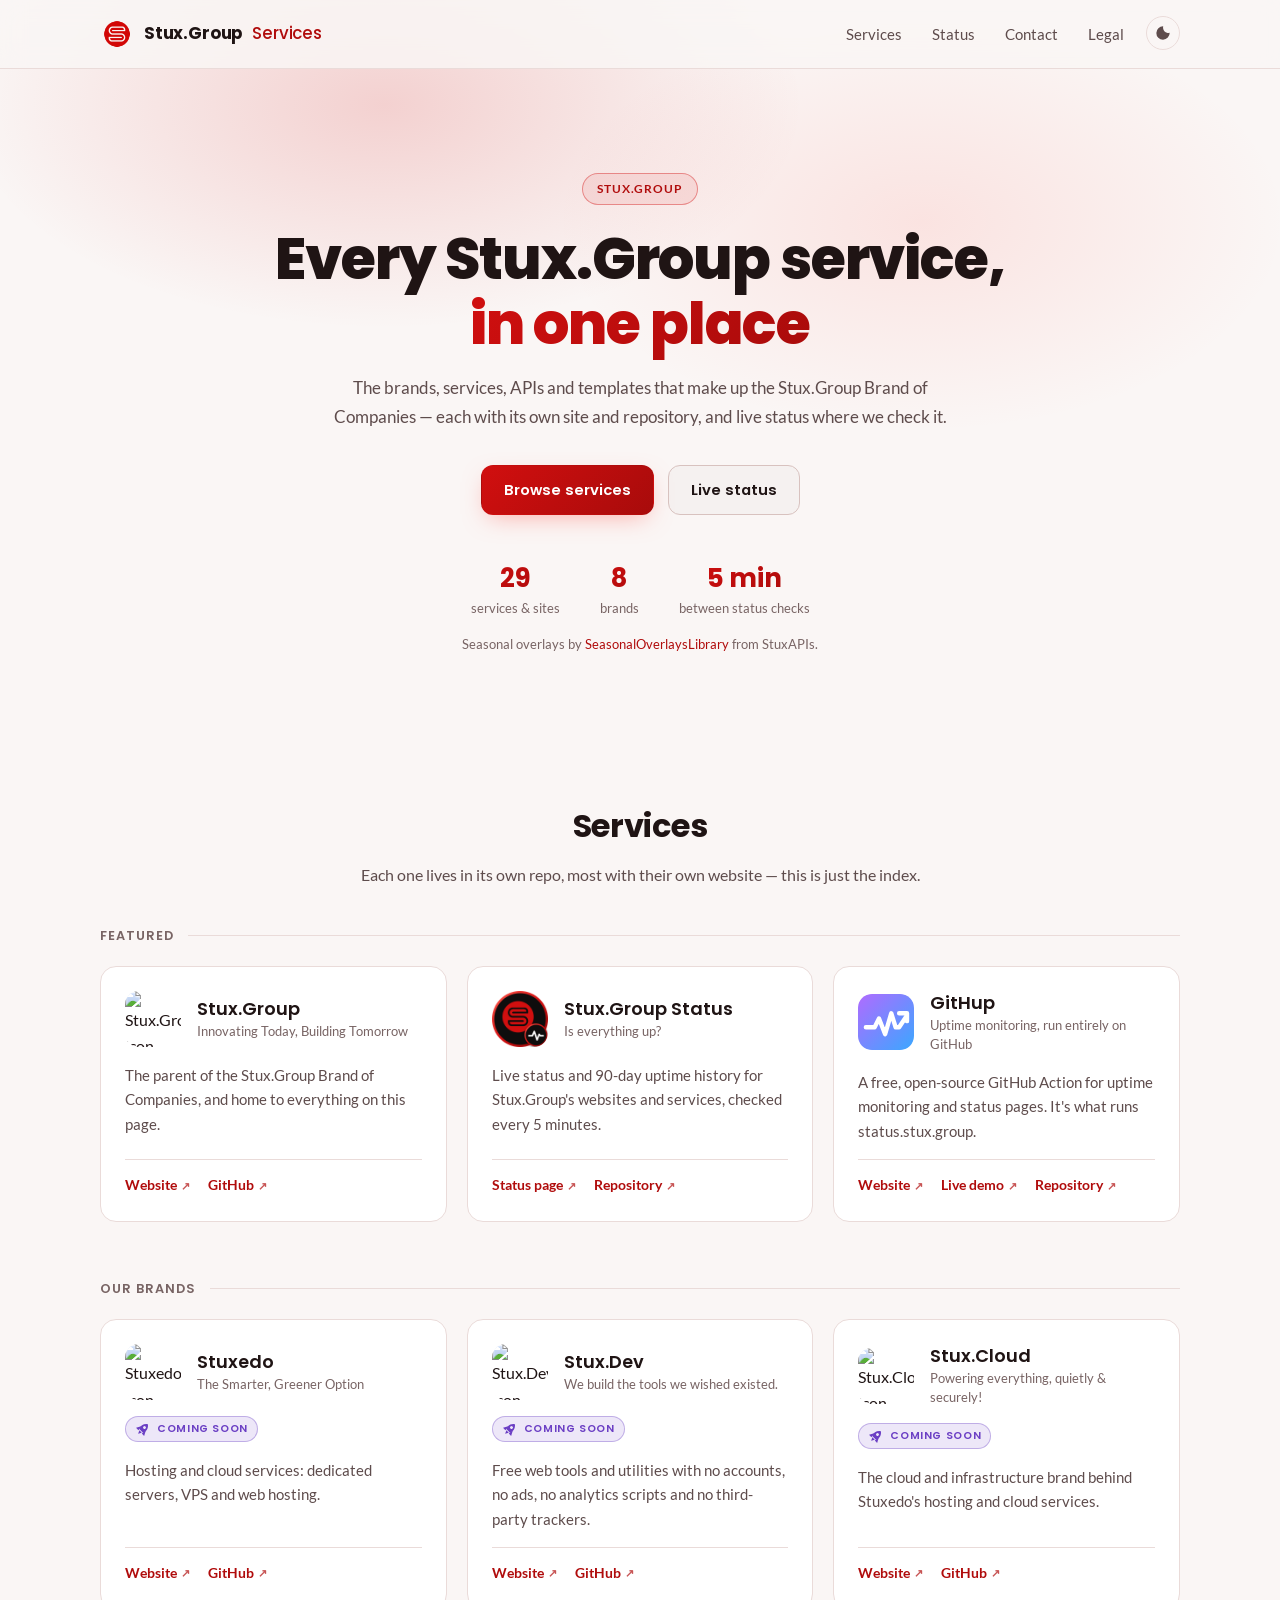
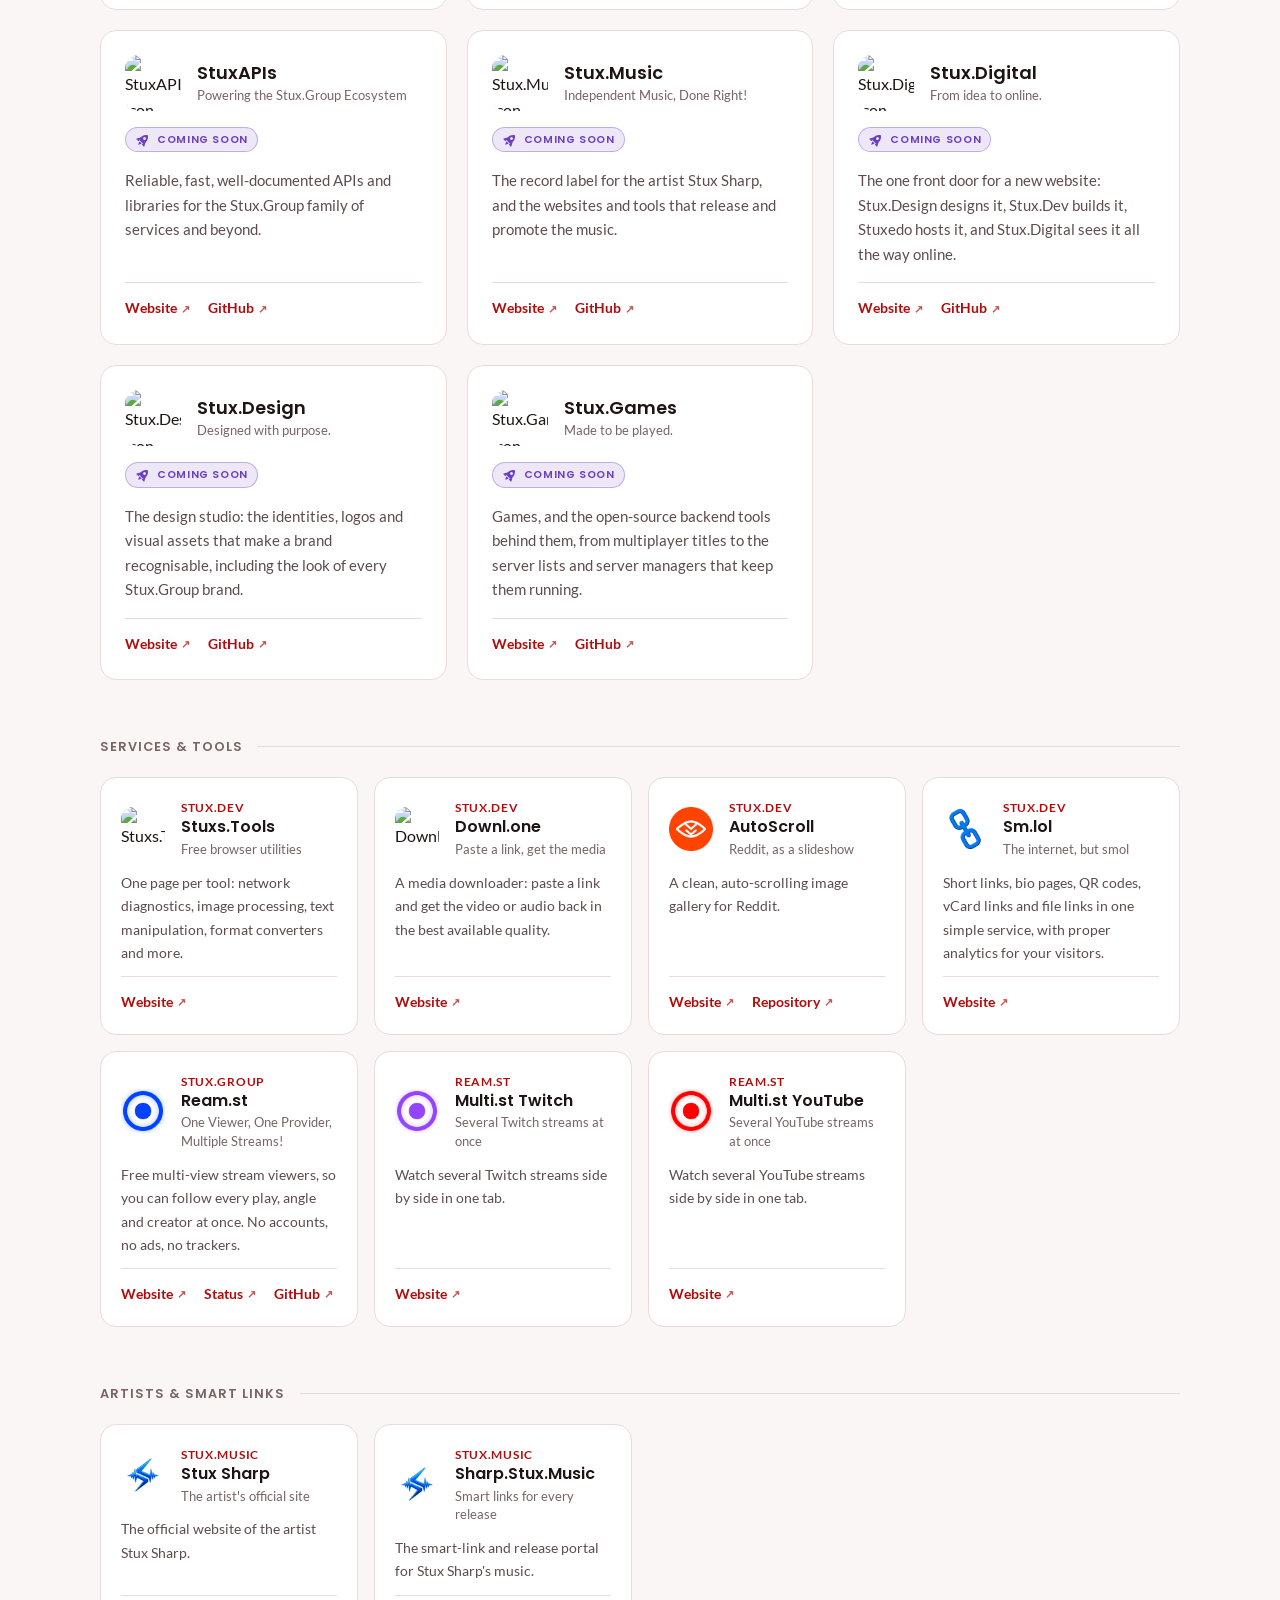
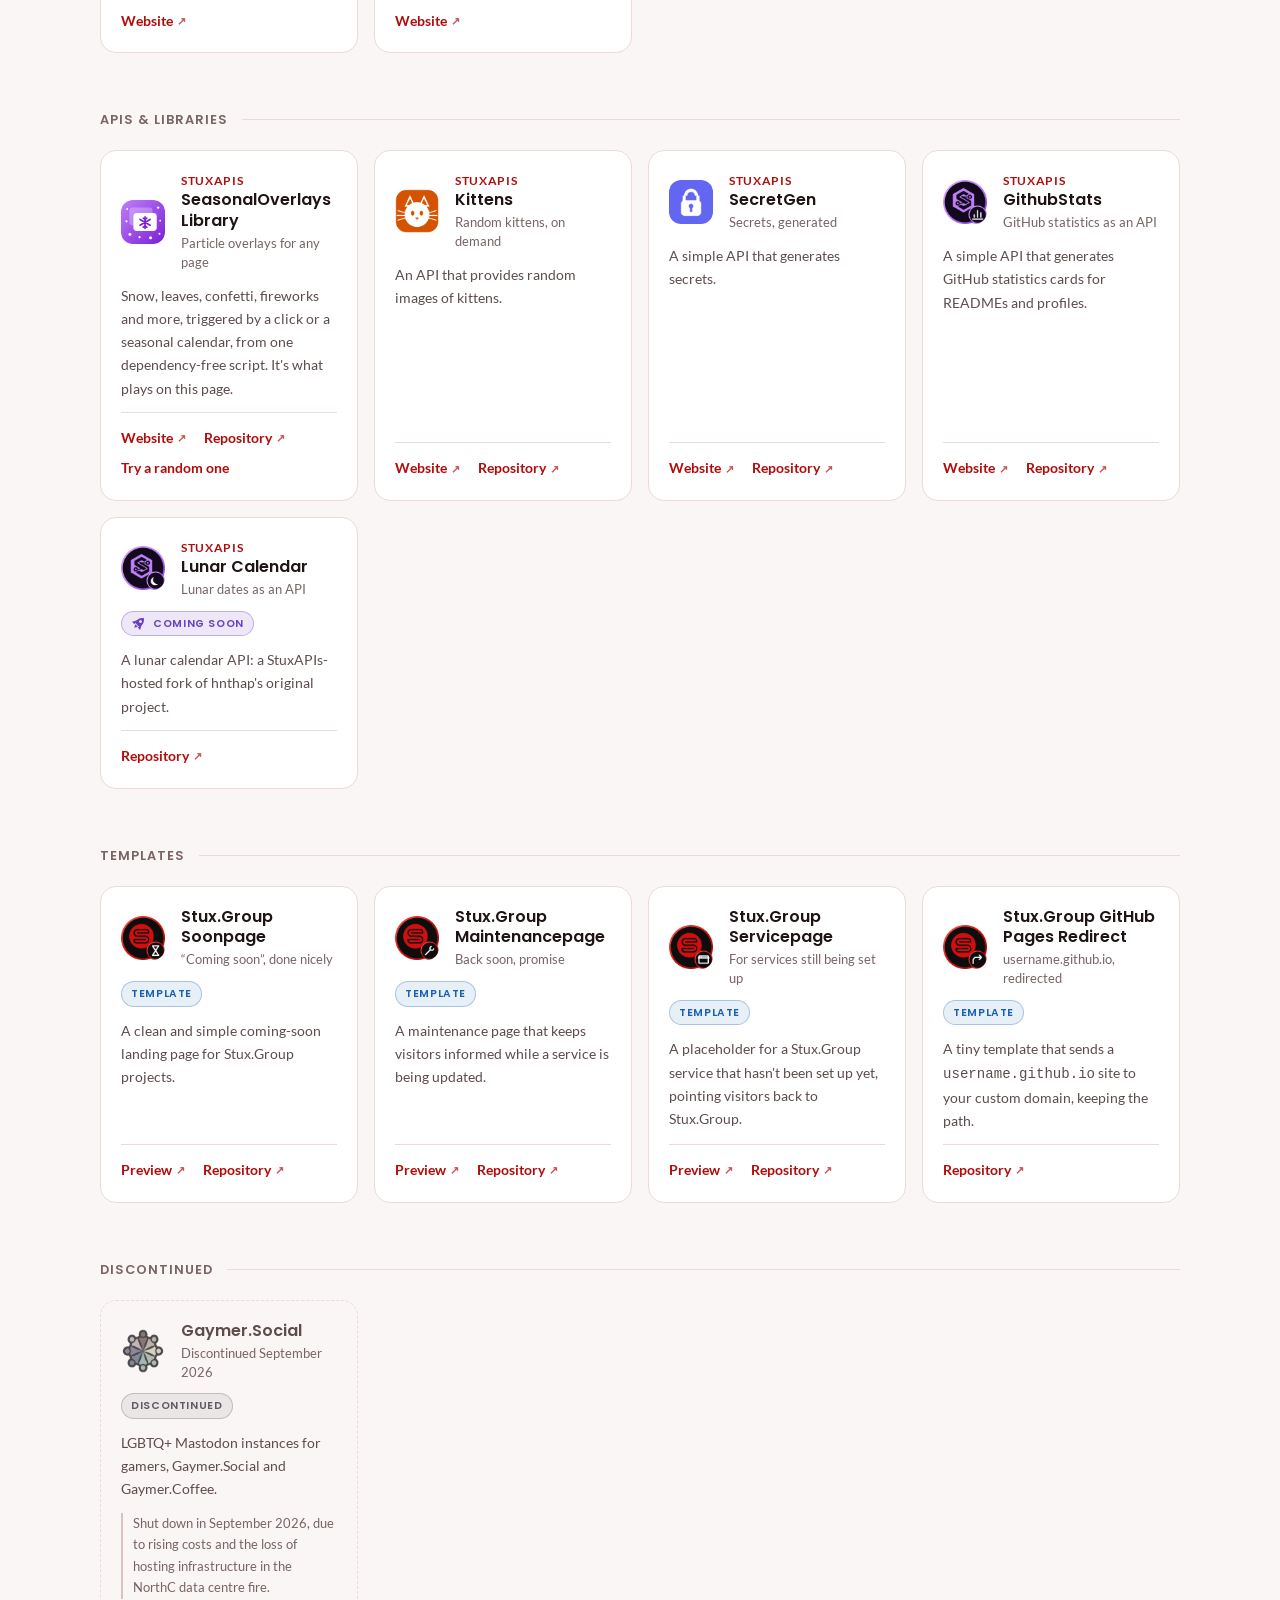
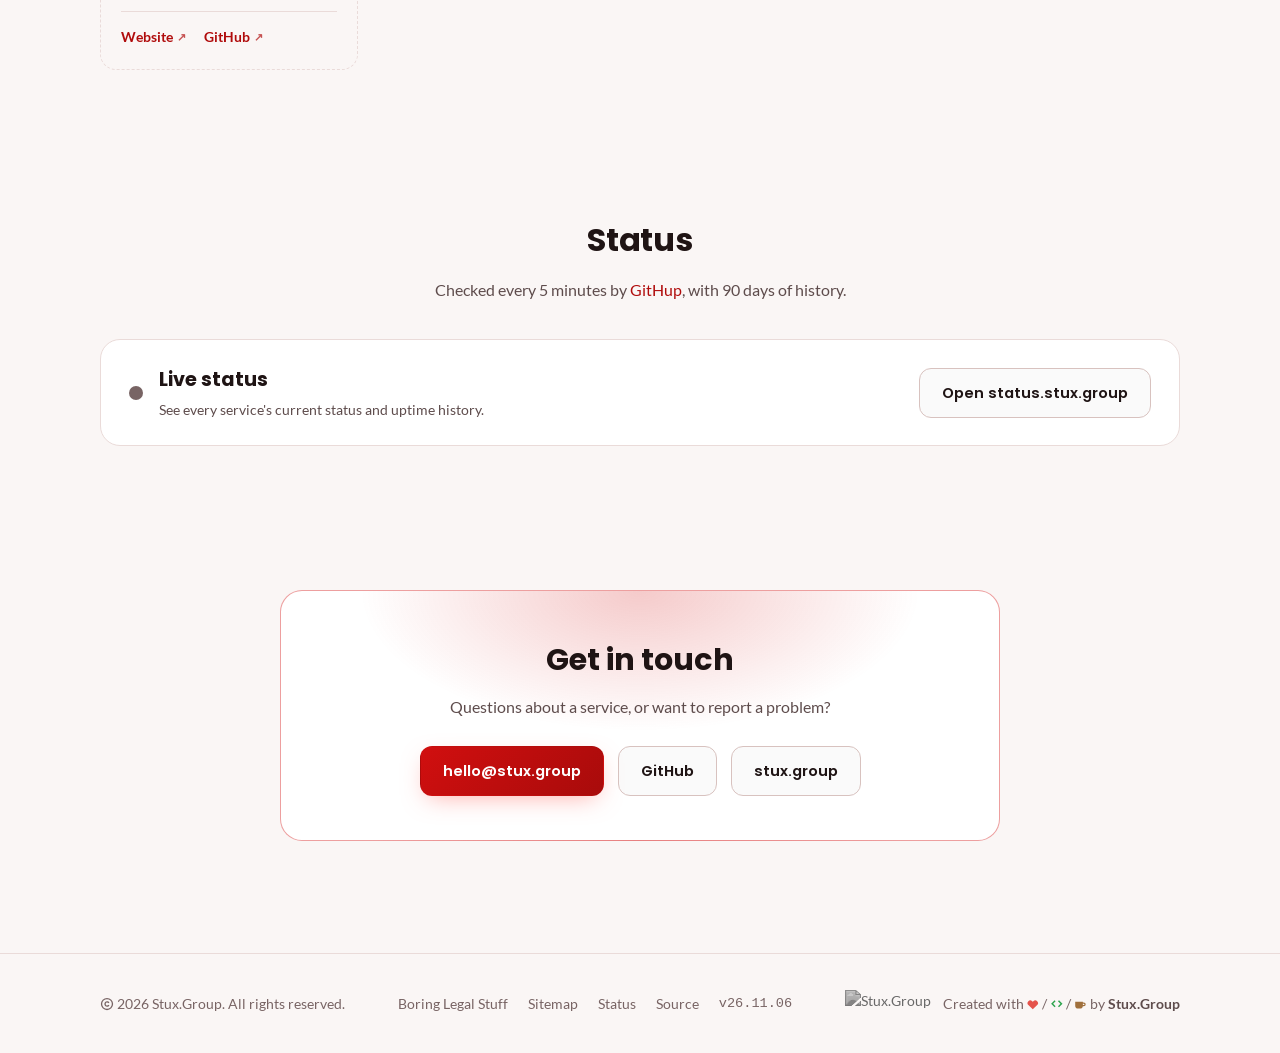
==== index.html @ f9a3cb20 "Release v26.11.06 See CHANGELOG.md for details." ====
<!doctype html>
<html lang="en">
<head>
  <meta charset="utf-8">
  <meta name="viewport" content="width=device-width, initial-scale=1">
  <meta name="theme-color" content="#0e0d0d">
  <title>Stux.Group Services</title>
  <meta name="description" content="Every Stux.Group brand, service, API and template in one place, with live status from status.stux.group.">
  <!-- head:start: generated by scripts/build-head.js, edit that and re-run it -->
  <link rel="icon" href="/favicon.ico" sizes="48x48">
  <link rel="icon" type="image/png" sizes="512x512" href="/assets/img/icon-512.png">
  <link rel="apple-touch-icon" href="/apple-touch-icon.png">
  <link rel="manifest" href="/site.webmanifest">
  <meta property="og:type" content="website">
  <meta property="og:site_name" content="Stux.Group Services">
  <meta property="og:title" content="Stux.Group Services">
  <meta property="og:description" content="Every Stux.Group brand, service, API and template in one place, with live status from status.stux.group.">
  <meta property="og:url" content="https://services.stux.group/">
  <meta property="og:image" content="https://services.stux.group/assets/img/icon-512.png">
  <meta name="twitter:card" content="summary">
  <!-- Discord: a custom link preview (the Open Graph tags above are its fallback). -->
  <script id="discord:component-embed" type="application/json">{"component":{"type":17,"accent_color":13700879,"components":[{"type":9,"components":[{"type":10,"content":"# [Stux.Group Services](https://services.stux.group/)\n**Every Stux.Group brand, service, API and template, in one place.**\n29 services and sites across 8 brands, with live status where we check it."}],"accessory":{"type":11,"media":{"url":"https://services.stux.group/assets/img/icon.png"}}},{"type":14},{"type":10,"content":"### Our brands\n[Stuxedo](https://stuxedo.com) · [Stux.Dev](https://stux.dev) · [Stux.Cloud](https://stux.cloud) · [StuxAPIs](https://stuxapis.net) · [Stux.Music](https://stux.music) · [Stux.Digital](https://stux.digital) · [Stux.Design](https://stux.design) · [Stux.Games](https://stux.games)"},{"type":1,"components":[{"type":2,"style":5,"label":"Browse services","url":"https://services.stux.group/#services"},{"type":2,"style":5,"label":"Live status","url":"https://status.stux.group"},{"type":2,"style":5,"label":"Stux.Group","url":"https://stux.group"}]}]}}</script>
  <!-- head:end -->
  <script>(function(){try{var t=localStorage.getItem("stuxgroup-services-theme");if(t==="light"||t==="dark")document.documentElement.setAttribute("data-theme",t);}catch(e){}})();</script>
  <link rel="stylesheet" href="/assets/css/style.css">
  <link rel="stylesheet" href="/assets/css/site-banner.css">
  <script src="/assets/js/dev-mode.js"></script>
  <script src="https://seasonaloverlayslibrary.stuxapis.net/seasonal-overlays-library.js" defer></script>
</head>
<body>

  <header class="site-header">
    <div class="container">
      <a href="/" class="brand">
        <img src="/assets/img/icon.png" width="34" height="34" alt="">
        Stux.Group <span class="brand-sub">Services</span>
      </a>
      <nav class="nav-links">
        <a href="/#services">Services</a>
        <a href="/#status">Status</a>
        <a href="/#contact">Contact</a>
        <a href="/legal/">Legal</a>
        <button type="button" id="theme-toggle" class="theme-toggle" title="Toggle light/dark mode" aria-label="Toggle light/dark mode"><svg class="ico-sun" viewBox="0 0 24 24" aria-hidden="true" focusable="false"><path d="M12 7a5 5 0 1 1 0 10 5 5 0 0 1 0-10zM11 1h2v3h-2zm0 19h2v3h-2zM1 11h3v2H1zm19 0h3v2h-3zM4.2 2.8l2.1 2.1-1.4 1.4-2.1-2.1zm14.9 14.9 2.1 2.1-1.4 1.4-2.1-2.1zM2.8 19.8l2.1-2.1 1.4 1.4-2.1 2.1zM17.7 4.9l2.1-2.1 1.4 1.4-2.1 2.1z"/></svg><svg class="ico-moon" viewBox="0 0 24 24" aria-hidden="true" focusable="false"><path d="M12.3 2a8 8 0 0 0 9.7 9.7A10 10 0 1 1 12.3 2z"/></svg></button>
      </nav>
    </div>
  </header>

  <section class="hero">
    <div class="container">
      <span class="eyebrow">Stux.Group</span>
      <h1>Every Stux.Group service,<br><span class="grad">in one place</span></h1>
      <p>The brands, services, APIs and templates that make up the Stux.Group Brand of Companies &mdash; each with its own site and repository, and live status where we check it.</p>
      <div class="actions">
        <a class="btn btn-primary" href="#services">Browse services</a>
        <a class="btn btn-ghost" href="https://status.stux.group" target="_blank" rel="noopener">Live status</a>
        <button type="button" class="btn btn-ghost btn-season" id="season-btn" data-overlay-preset="auto" hidden>Today's overlay</button>
      </div>
      <div class="hero-stats">
        <div><strong class="grad">29</strong><span>services &amp; sites</span></div>
        <div><strong class="grad">8</strong><span>brands</span></div>
        <div><strong class="grad">5 min</strong><span>between status checks</span></div>
      </div>
      <p class="season-note">Seasonal overlays by <a href="https://seasonaloverlayslibrary.stuxapis.net" target="_blank" rel="noopener">SeasonalOverlaysLibrary</a> from StuxAPIs.</p>
    </div>
  </section>

  <section class="section" id="services">
    <div class="container">
      <div class="section-head">
        <h2>Services</h2>
        <p>Each one lives in its own repo, most with their own website &mdash; this is just the index.</p>
      </div>

      <h3 class="subhead">Featured</h3>
      <div class="project-grid">

        <article class="project-card" data-monitor="stux-group">
          <div class="project-top">
            <img class="project-icon only-dark" src="https://global.media.stux.group/icon-light.png" width="64" height="64" alt="Stux.Group icon" loading="lazy"><img class="project-icon only-light" src="https://global.media.stux.group/icon-dark.png" width="64" height="64" alt="Stux.Group icon" loading="lazy">
            <div>
              <h3>Stux.Group</h3>
              <div class="project-tagline">Innovating Today, Building Tomorrow</div>
            </div>
          </div>
          <span class="badge-status live" hidden></span>
          <p class="desc">The parent of the Stux.Group Brand of Companies, and home to everything on this page.</p>
          <div class="project-links">
            <a href="https://stux.group" target="_blank" rel="noopener">Website</a>
            <a href="https://github.com/StuxGroup" target="_blank" rel="noopener">GitHub</a>
          </div>
        </article>

        <article class="project-card" data-monitor="stux-group:*">
          <div class="project-top">
            <img class="project-icon" src="/assets/img/services/stux-group-status.png" width="64" height="64" alt="Stux.Group Status icon" loading="lazy">
            <div>
              <h3>Stux.Group Status</h3>
              <div class="project-tagline">Is everything up?</div>
            </div>
          </div>
          <span class="badge-status live" hidden></span>
          <p class="desc">Live status and 90-day uptime history for Stux.Group's websites and services, checked every 5 minutes.</p>
          <div class="project-links">
            <a href="https://status.stux.group" target="_blank" rel="noopener">Status page</a>
            <a href="https://github.com/StuxGroup/Status" target="_blank" rel="noopener">Repository</a>
          </div>
        </article>

        <article class="project-card" data-monitor="githup">
          <div class="project-top">
            <img class="project-icon" src="/assets/img/services/githup.svg" width="64" height="64" alt="GitHup icon" loading="lazy">
            <div>
              <h3>GitHup</h3>
              <div class="project-tagline">Uptime monitoring, run entirely on GitHub</div>
            </div>
          </div>
          <span class="badge-status live" hidden></span>
          <p class="desc">A free, open-source GitHub Action for uptime monitoring and status pages. It's what runs status.stux.group.</p>
          <div class="project-links">
            <a href="https://githup.stux.group" target="_blank" rel="noopener">Website</a>
            <a href="https://githup.stux.group/demo/" target="_blank" rel="noopener">Live demo</a>
            <a href="https://github.com/StuxGroup/GitHup" target="_blank" rel="noopener">Repository</a>
          </div>
        </article>

      </div>

      <h3 class="subhead">Our brands</h3>
      <div class="project-grid">

        <article data-state="soon" class="project-card" data-monitor="stuxedo">
          <div class="project-top">
            <img class="project-icon only-dark" src="https://global.media.stuxedo.com/icon-light.png" width="56" height="56" alt="Stuxedo icon" loading="lazy"><img class="project-icon only-light" src="https://global.media.stuxedo.com/icon-dark.png" width="56" height="56" alt="Stuxedo icon" loading="lazy">
            <div>
              <h3>Stuxedo</h3>
              <div class="project-tagline">The Smarter, Greener Option</div>
            </div>
          </div>
          <span class="badge-status soon"><i class="badge-ico" aria-hidden="true"></i>Coming soon</span>
          <p class="desc">Hosting and cloud services: dedicated servers, VPS and web hosting.</p>
          <div class="project-links">
            <a href="https://stuxedo.com" target="_blank" rel="noopener">Website</a>
            <a href="https://github.com/Stuxedo" target="_blank" rel="noopener">GitHub</a>
          </div>
        </article>

        <article data-state="soon" class="project-card" data-monitor="stux-dev">
          <div class="project-top">
            <img class="project-icon only-dark" src="https://global.media.stux.dev/icon-light.png" width="56" height="56" alt="Stux.Dev icon" loading="lazy"><img class="project-icon only-light" src="https://global.media.stux.dev/icon-dark.png" width="56" height="56" alt="Stux.Dev icon" loading="lazy">
            <div>
              <h3>Stux.Dev</h3>
              <div class="project-tagline">We build the tools we wished existed.</div>
            </div>
          </div>
          <span class="badge-status soon"><i class="badge-ico" aria-hidden="true"></i>Coming soon</span>
          <p class="desc">Free web tools and utilities with no accounts, no ads, no analytics scripts and no third-party trackers.</p>
          <div class="project-links">
            <a href="https://stux.dev" target="_blank" rel="noopener">Website</a>
            <a href="https://github.com/StuxDev" target="_blank" rel="noopener">GitHub</a>
          </div>
        </article>

        <article data-state="soon" class="project-card" data-monitor="stux-cloud">
          <div class="project-top">
            <img class="project-icon only-dark" src="https://global.media.stux.cloud/icon-light.png" width="56" height="56" alt="Stux.Cloud icon" loading="lazy"><img class="project-icon only-light" src="https://global.media.stux.cloud/icon-dark.png" width="56" height="56" alt="Stux.Cloud icon" loading="lazy">
            <div>
              <h3>Stux.Cloud</h3>
              <div class="project-tagline">Powering everything, quietly &amp; securely!</div>
            </div>
          </div>
          <span class="badge-status soon"><i class="badge-ico" aria-hidden="true"></i>Coming soon</span>
          <p class="desc">The cloud and infrastructure brand behind Stuxedo's hosting and cloud services.</p>
          <div class="project-links">
            <a href="https://stux.cloud" target="_blank" rel="noopener">Website</a>
            <a href="https://github.com/StuxCloud" target="_blank" rel="noopener">GitHub</a>
          </div>
        </article>

        <article data-state="soon" class="project-card">
          <div class="project-top">
            <img class="project-icon only-dark" src="https://global.media.stuxapis.net/icon-light.png" width="56" height="56" alt="StuxAPIs icon" loading="lazy"><img class="project-icon only-light" src="https://global.media.stuxapis.net/icon-dark.png" width="56" height="56" alt="StuxAPIs icon" loading="lazy">
            <div>
              <h3>StuxAPIs</h3>
              <div class="project-tagline">Powering the Stux.Group Ecosystem</div>
            </div>
          </div>
          <span class="badge-status soon"><i class="badge-ico" aria-hidden="true"></i>Coming soon</span>
          <p class="desc">Reliable, fast, well-documented APIs and libraries for the Stux.Group family of services and beyond.</p>
          <div class="project-links">
            <a href="https://stuxapis.net" target="_blank" rel="noopener">Website</a>
            <a href="https://github.com/StuxAPIs" target="_blank" rel="noopener">GitHub</a>
          </div>
        </article>

        <article data-state="soon" class="project-card" data-monitor="stux-music">
          <div class="project-top">
            <img class="project-icon only-dark" src="https://global.media.stux.music/icon-light.png" width="56" height="56" alt="Stux.Music icon" loading="lazy"><img class="project-icon only-light" src="https://global.media.stux.music/icon-dark.png" width="56" height="56" alt="Stux.Music icon" loading="lazy">
            <div>
              <h3>Stux.Music</h3>
              <div class="project-tagline">Independent Music, Done Right!</div>
            </div>
          </div>
          <span class="badge-status soon"><i class="badge-ico" aria-hidden="true"></i>Coming soon</span>
          <p class="desc">The record label for the artist Stux Sharp, and the websites and tools that release and promote the music.</p>
          <div class="project-links">
            <a href="https://stux.music" target="_blank" rel="noopener">Website</a>
            <a href="https://github.com/StuxMusic" target="_blank" rel="noopener">GitHub</a>
          </div>
        </article>

        <article data-state="soon" class="project-card">
          <div class="project-top">
            <img class="project-icon only-dark" src="https://global.media.stux.digital/icon-light.png" width="56" height="56" alt="Stux.Digital icon" loading="lazy"><img class="project-icon only-light" src="https://global.media.stux.digital/icon-dark.png" width="56" height="56" alt="Stux.Digital icon" loading="lazy">
            <div>
              <h3>Stux.Digital</h3>
              <div class="project-tagline">From idea to online.</div>
            </div>
          </div>
          <span class="badge-status soon"><i class="badge-ico" aria-hidden="true"></i>Coming soon</span>
          <p class="desc">The one front door for a new website: Stux.Design designs it, Stux.Dev builds it, Stuxedo hosts it, and Stux.Digital sees it all the way online.</p>
          <div class="project-links">
            <a href="https://stux.digital" target="_blank" rel="noopener">Website</a>
            <a href="https://github.com/StuxDigital" target="_blank" rel="noopener">GitHub</a>
          </div>
        </article>

        <article data-state="soon" class="project-card">
          <div class="project-top">
            <img class="project-icon only-dark" src="https://global.media.stux.design/icon-light.png" width="56" height="56" alt="Stux.Design icon" loading="lazy"><img class="project-icon only-light" src="https://global.media.stux.design/icon-dark.png" width="56" height="56" alt="Stux.Design icon" loading="lazy">
            <div>
              <h3>Stux.Design</h3>
              <div class="project-tagline">Designed with purpose.</div>
            </div>
          </div>
          <span class="badge-status soon"><i class="badge-ico" aria-hidden="true"></i>Coming soon</span>
          <p class="desc">The design studio: the identities, logos and visual assets that make a brand recognisable, including the look of every Stux.Group brand.</p>
          <div class="project-links">
            <a href="https://stux.design" target="_blank" rel="noopener">Website</a>
            <a href="https://github.com/StuxDesign" target="_blank" rel="noopener">GitHub</a>
          </div>
        </article>

        <article data-state="soon" class="project-card">
          <div class="project-top">
            <img class="project-icon only-dark" src="https://global.media.stux.games/icon-light.png" width="56" height="56" alt="Stux.Games icon" loading="lazy"><img class="project-icon only-light" src="https://global.media.stux.games/icon-dark.png" width="56" height="56" alt="Stux.Games icon" loading="lazy">
            <div>
              <h3>Stux.Games</h3>
              <div class="project-tagline">Made to be played.</div>
            </div>
          </div>
          <span class="badge-status soon"><i class="badge-ico" aria-hidden="true"></i>Coming soon</span>
          <p class="desc">Games, and the open-source backend tools behind them, from multiplayer titles to the server lists and server managers that keep them running.</p>
          <div class="project-links">
            <a href="https://stux.games" target="_blank" rel="noopener">Website</a>
            <a href="https://github.com/StuxGames" target="_blank" rel="noopener">GitHub</a>
          </div>
        </article>

      </div>

      <h3 class="subhead">Services &amp; tools</h3>
      <div class="project-grid compact">

        <article class="project-card" data-monitor="stux-dev:stuxs-tools">
          <div class="project-top">
            <img class="project-icon only-dark" src="https://global.media.stux.dev/stuxstools/icon-light.png" width="44" height="44" alt="Stuxs.Tools icon" loading="lazy"><img class="project-icon only-light" src="https://global.media.stux.dev/stuxstools/icon-dark.png" width="44" height="44" alt="Stuxs.Tools icon" loading="lazy">
            <div>
              <div class="owner">Stux.Dev</div>
              <h3>Stuxs.Tools</h3>
              <div class="project-tagline">Free browser utilities</div>
            </div>
          </div>
          <p class="desc">One page per tool: network diagnostics, image processing, text manipulation, format converters and more.</p>
          <div class="project-links">
            <a href="https://stuxs.tools" target="_blank" rel="noopener">Website</a>
          </div>
        </article>

        <article class="project-card" data-monitor="stux-dev:downl-one">
          <div class="project-top">
            <img class="project-icon only-dark" src="https://global.media.stux.dev/downlone/icon-light.png" width="44" height="44" alt="Downl.one icon" loading="lazy"><img class="project-icon only-light" src="https://global.media.stux.dev/downlone/icon-dark.png" width="44" height="44" alt="Downl.one icon" loading="lazy">
            <div>
              <div class="owner">Stux.Dev</div>
              <h3>Downl.one</h3>
              <div class="project-tagline">Paste a link, get the media</div>
            </div>
          </div>
          <p class="desc">A media downloader: paste a link and get the video or audio back in the best available quality.</p>
          <div class="project-links">
            <a href="https://downl.one" target="_blank" rel="noopener">Website</a>
          </div>
        </article>

        <article class="project-card" data-monitor="stux-dev:autoscroll">
          <div class="project-top">
            <img class="project-icon" src="/assets/img/services/autoscroll.png" width="44" height="44" alt="AutoScroll icon" loading="lazy">
            <div>
              <div class="owner">Stux.Dev</div>
              <h3>AutoScroll</h3>
              <div class="project-tagline">Reddit, as a slideshow</div>
            </div>
          </div>
          <p class="desc">A clean, auto-scrolling image gallery for Reddit.</p>
          <div class="project-links">
            <a href="https://autoscroll.stux.dev" target="_blank" rel="noopener">Website</a>
            <a href="https://github.com/StuxDev/AutoScroll" target="_blank" rel="noopener">Repository</a>
          </div>
        </article>

        <article class="project-card" data-monitor="stux-dev:sm-lol">
          <div class="project-top">
            <img class="project-icon" src="/assets/img/services/sm-lol.png" width="44" height="44" alt="Sm.lol icon" loading="lazy">
            <div>
              <div class="owner">Stux.Dev</div>
              <h3>Sm.lol</h3>
              <div class="project-tagline">The internet, but smol</div>
            </div>
          </div>
          <span class="badge-status live" hidden></span>
          <p class="desc">Short links, bio pages, QR codes, vCard links and file links in one simple service, with proper analytics for your visitors.</p>
          <div class="project-links">
            <a href="https://sm.lol" target="_blank" rel="noopener">Website</a>
          </div>
        </article>

        <article class="project-card" data-monitor="ream-st:ream-st">
          <div class="project-top">
            <img class="project-icon" src="/assets/img/services/ream-st.png" width="44" height="44" alt="Ream.st icon" loading="lazy">
            <div>
              <div class="owner">Stux.Group</div>
              <h3>Ream.st</h3>
              <div class="project-tagline">One Viewer, One Provider, Multiple Streams!</div>
            </div>
          </div>
          <span class="badge-status live" hidden></span>
          <p class="desc">Free multi-view stream viewers, so you can follow every play, angle and creator at once. No accounts, no ads, no trackers.</p>
          <div class="project-links">
            <a href="https://ream.st" target="_blank" rel="noopener">Website</a>
            <a href="https://status.ream.st" target="_blank" rel="noopener">Status</a>
            <a href="https://github.com/Ream-st" target="_blank" rel="noopener">GitHub</a>
          </div>
        </article>

        <article class="project-card" data-monitor="ream-st:multi-st-twitch">
          <div class="project-top">
            <img class="project-icon" src="/assets/img/services/multi-st-twitch.png" width="44" height="44" alt="Multi.st Twitch icon" loading="lazy">
            <div>
              <div class="owner">Ream.st</div>
              <h3>Multi.st Twitch</h3>
              <div class="project-tagline">Several Twitch streams at once</div>
            </div>
          </div>
          <span class="badge-status live" hidden></span>
          <p class="desc">Watch several Twitch streams side by side in one tab.</p>
          <div class="project-links">
            <a href="https://twitch.multi.st" target="_blank" rel="noopener">Website</a>
          </div>
        </article>

        <article class="project-card" data-monitor="ream-st:multi-st-youtube">
          <div class="project-top">
            <img class="project-icon" src="/assets/img/services/multi-st-youtube.png" width="44" height="44" alt="Multi.st YouTube icon" loading="lazy">
            <div>
              <div class="owner">Ream.st</div>
              <h3>Multi.st YouTube</h3>
              <div class="project-tagline">Several YouTube streams at once</div>
            </div>
          </div>
          <span class="badge-status live" hidden></span>
          <p class="desc">Watch several YouTube streams side by side in one tab.</p>
          <div class="project-links">
            <a href="https://youtube.multi.st" target="_blank" rel="noopener">Website</a>
          </div>
        </article>

      </div>

      <h3 class="subhead">Artists &amp; Smart Links</h3>
      <div class="project-grid compact">

        <article class="project-card" data-monitor="stux-music:stux-sharp">
          <div class="project-top">
            <img class="project-icon" src="/assets/img/services/stux-sharp.png" width="44" height="44" alt="Stux Sharp icon" loading="lazy">
            <div>
              <div class="owner">Stux.Music</div>
              <h3>Stux Sharp</h3>
              <div class="project-tagline">The artist's official site</div>
            </div>
          </div>
          <span class="badge-status live" hidden></span>
          <p class="desc">The official website of the artist Stux Sharp.</p>
          <div class="project-links">
            <a href="https://stuxsharp.com" target="_blank" rel="noopener">Website</a>
          </div>
        </article>

        <article class="project-card" data-monitor="stux-music:sharp-stux-music">
          <div class="project-top">
            <img class="project-icon" src="/assets/img/services/sharp-stux-music.png" width="44" height="44" alt="Sharp.Stux.Music icon" loading="lazy">
            <div>
              <div class="owner">Stux.Music</div>
              <h3>Sharp.Stux.Music</h3>
              <div class="project-tagline">Smart links for every release</div>
            </div>
          </div>
          <span class="badge-status live" hidden></span>
          <p class="desc">The smart-link and release portal for Stux Sharp's music.</p>
          <div class="project-links">
            <a href="https://sharp.stux.music" target="_blank" rel="noopener">Website</a>
          </div>
        </article>

      </div>

      <h3 class="subhead">APIs &amp; libraries</h3>
      <div class="project-grid compact">

        <article class="project-card" data-monitor="stuxapis:seasonaloverlayslibrary">
          <div class="project-top">
            <img class="project-icon" src="/assets/img/services/seasonal-overlays.svg" width="44" height="44" alt="SeasonalOverlaysLibrary icon" loading="lazy">
            <div>
              <div class="owner">StuxAPIs</div>
              <h3>Seasonal<wbr>Overlays<wbr>Library</h3>
              <div class="project-tagline">Particle overlays for any page</div>
            </div>
          </div>
          <p class="desc">Snow, leaves, confetti, fireworks and more, triggered by a click or a seasonal calendar, from one dependency-free script. It's what plays on this page.</p>
          <div class="project-links">
            <a href="https://seasonaloverlayslibrary.stuxapis.net" target="_blank" rel="noopener">Website</a>
            <a href="https://github.com/StuxAPIs/SeasonalOverlaysLibrary" target="_blank" rel="noopener">Repository</a>
            <button type="button" data-overlay-preset="random">Try a random one</button>
          </div>
        </article>

        <article class="project-card" data-monitor="stuxapis:kittens">
          <div class="project-top">
            <img class="project-icon" src="/assets/img/services/kittens.png" width="44" height="44" alt="Kittens icon" loading="lazy">
            <div>
              <div class="owner">StuxAPIs</div>
              <h3>Kittens</h3>
              <div class="project-tagline">Random kittens, on demand</div>
            </div>
          </div>
          <p class="desc">An API that provides random images of kittens.</p>
          <div class="project-links">
            <a href="https://kittens.stuxapis.net" target="_blank" rel="noopener">Website</a>
            <a href="https://github.com/StuxAPIs/Kittens" target="_blank" rel="noopener">Repository</a>
          </div>
        </article>

        <article class="project-card" data-monitor="stuxapis:secretgen">
          <div class="project-top">
            <img class="project-icon" src="/assets/img/services/secretgen.png" width="44" height="44" alt="SecretGen icon" loading="lazy">
            <div>
              <div class="owner">StuxAPIs</div>
              <h3>SecretGen</h3>
              <div class="project-tagline">Secrets, generated</div>
            </div>
          </div>
          <p class="desc">A simple API that generates secrets.</p>
          <div class="project-links">
            <a href="https://secretgen.stuxapis.net" target="_blank" rel="noopener">Website</a>
            <a href="https://github.com/StuxAPIs/SecretGen" target="_blank" rel="noopener">Repository</a>
          </div>
        </article>

        <article class="project-card" data-monitor="stuxapis:githubstats">
          <div class="project-top">
            <img class="project-icon" src="/assets/img/services/stuxapis-githubstats.png" width="44" height="44" alt="GithubStats icon" loading="lazy">
            <div>
              <div class="owner">StuxAPIs</div>
              <h3>GithubStats</h3>
              <div class="project-tagline">GitHub statistics as an API</div>
            </div>
          </div>
          <span class="badge-status live" hidden></span>
          <p class="desc">A simple API that generates GitHub statistics cards for READMEs and profiles.</p>
          <div class="project-links">
            <a href="https://githubstats.stuxapis.net" target="_blank" rel="noopener">Website</a>
            <a href="https://github.com/StuxAPIs/GithubStats" target="_blank" rel="noopener">Repository</a>
          </div>
        </article>

        <article data-state="soon" class="project-card">
          <div class="project-top">
            <img class="project-icon" src="/assets/img/services/stuxapis-lunar-calendar.png" width="44" height="44" alt="Lunar Calendar icon" loading="lazy">
            <div>
              <div class="owner">StuxAPIs</div>
              <h3>Lunar Calendar</h3>
              <div class="project-tagline">Lunar dates as an API</div>
            </div>
          </div>
          <span class="badge-status soon"><i class="badge-ico" aria-hidden="true"></i>Coming soon</span>
          <p class="desc">A lunar calendar API: a StuxAPIs-hosted fork of hnthap's original project.</p>
          <div class="project-links">
            <a href="https://github.com/StuxAPIs/LunarCalendar" target="_blank" rel="noopener">Repository</a>
          </div>
        </article>

      </div>

      <h3 class="subhead">Templates</h3>
      <div class="project-grid compact">

        <article data-state="template" class="project-card">
          <div class="project-top">
            <img class="project-icon" src="/assets/img/services/stux-group-soonpage.png" width="44" height="44" alt="Stux.Group Soonpage icon" loading="lazy">
            <div>
              <h3>Stux.Group Soonpage</h3>
              <div class="project-tagline">&ldquo;Coming soon&rdquo;, done nicely</div>
            </div>
          </div>
          <span class="badge-status template"><i class="badge-ico" aria-hidden="true"></i>Template</span>
          <p class="desc">A clean and simple coming-soon landing page for Stux.Group projects.</p>
          <div class="project-links">
            <a href="https://soonpage.stux.group" target="_blank" rel="noopener">Preview</a>
            <a href="https://github.com/StuxGroup/soonpage" target="_blank" rel="noopener">Repository</a>
          </div>
        </article>

        <article data-state="template" class="project-card">
          <div class="project-top">
            <img class="project-icon" src="/assets/img/services/stux-group-maintenancepage.png" width="44" height="44" alt="Stux.Group Maintenancepage icon" loading="lazy">
            <div>
              <h3>Stux.Group Maintenancepage</h3>
              <div class="project-tagline">Back soon, promise</div>
            </div>
          </div>
          <span class="badge-status template"><i class="badge-ico" aria-hidden="true"></i>Template</span>
          <p class="desc">A maintenance page that keeps visitors informed while a service is being updated.</p>
          <div class="project-links">
            <a href="https://maintenancepage.stux.group" target="_blank" rel="noopener">Preview</a>
            <a href="https://github.com/StuxGroup/maintenancepage" target="_blank" rel="noopener">Repository</a>
          </div>
        </article>

        <article data-state="template" class="project-card">
          <div class="project-top">
            <img class="project-icon" src="/assets/img/services/stux-group-servicepage.png" width="44" height="44" alt="Stux.Group Servicepage icon" loading="lazy">
            <div>
              <h3>Stux.Group Servicepage</h3>
              <div class="project-tagline">For services still being set up</div>
            </div>
          </div>
          <span class="badge-status template"><i class="badge-ico" aria-hidden="true"></i>Template</span>
          <p class="desc">A placeholder for a Stux.Group service that hasn't been set up yet, pointing visitors back to Stux.Group.</p>
          <div class="project-links">
            <a href="https://servicepage.stux.group" target="_blank" rel="noopener">Preview</a>
            <a href="https://github.com/StuxGroup/servicepage" target="_blank" rel="noopener">Repository</a>
          </div>
        </article>

        <article data-state="template" class="project-card">
          <div class="project-top">
            <img class="project-icon" src="/assets/img/services/stux-group-github-pages-redirect.png" width="44" height="44" alt="Stux.Group GitHub Pages Redirect icon" loading="lazy">
            <div>
              <h3>Stux.Group GitHub Pages Redirect</h3>
              <div class="project-tagline">username.github.io, redirected</div>
            </div>
          </div>
          <span class="badge-status template"><i class="badge-ico" aria-hidden="true"></i>Template</span>
          <p class="desc">A tiny template that sends a <code>username.github.io</code> site to your custom domain, keeping the path.</p>
          <div class="project-links">
            <a href="https://github.com/StuxGroup/GitHubPagesRedirect" target="_blank" rel="noopener">Repository</a>
          </div>
        </article>

      </div>

      <h3 class="subhead">Discontinued</h3>
      <div class="project-grid compact">

        <article data-state="discontinued" class="project-card discontinued">
          <div class="project-top">
            <img class="project-icon" src="/assets/img/services/gaymer-social.png" width="44" height="44" alt="Gaymer.Social icon" loading="lazy">
            <div>
              <h3>Gaymer.Social</h3>
              <div class="project-tagline">Discontinued September 2026</div>
            </div>
          </div>
          <span class="badge-status discontinued"><i class="badge-ico" aria-hidden="true"></i>Discontinued</span>
          <p class="desc">LGBTQ+ Mastodon instances for gamers, Gaymer.Social and Gaymer.Coffee.</p>
          <p class="discontinued-note">Shut down in September 2026, due to rising costs and the loss of hosting infrastructure in the NorthC data centre fire.</p>
          <div class="project-links">
            <a href="https://gaymer.social" target="_blank" rel="noopener">Website</a>
            <a href="https://github.com/GaymerSocial" target="_blank" rel="noopener">GitHub</a>
          </div>
        </article>

      </div>
    </div>
  </section>

  <section class="section" id="status">
    <div class="container">
      <div class="section-head">
        <h2>Status</h2>
        <p>Checked every 5 minutes by <a href="https://githup.stux.group" target="_blank" rel="noopener" style="color: var(--accent-bright);">GitHup</a>, with 90 days of history.</p>
      </div>
      <div class="status-band" id="status-band">
        <div class="sb-main">
          <span class="sb-dot" aria-hidden="true"></span>
          <div>
            <h2>Live status</h2>
            <p>See every service's current status and uptime history.</p>
          </div>
        </div>
        <a class="btn btn-ghost" href="https://status.stux.group" target="_blank" rel="noopener">Open status.stux.group</a>
      </div>
    </div>
  </section>

  <section class="section" id="contact">
    <div class="container">
      <div class="contact-card">
        <h2>Get in touch</h2>
        <p>Questions about a service, or want to report a problem?</p>
        <div class="contact-links">
          <a class="btn btn-primary" href="mailto:hello@stux.group">hello@stux.group</a>
          <a class="btn btn-ghost" href="https://github.com/StuxGroup" target="_blank" rel="noopener">GitHub</a>
          <a class="btn btn-ghost" href="https://stux.group" target="_blank" rel="noopener">stux.group</a>
        </div>
      </div>
    </div>
  </section>

  <footer class="site-footer">
    <div class="container">
      <div><span class="copy-i" title="Copyright"><svg viewBox="0 0 16 16" aria-hidden="true" focusable="false"><path d="M8 1a7 7 0 1 1 0 14A7 7 0 0 1 8 1zm0 1.5a5.5 5.5 0 1 0 0 11 5.5 5.5 0 0 0 0-11zm.1 2.3c1.2 0 2.2.6 2.7 1.6l-1.3.7c-.3-.6-.8-.9-1.4-.9-1 0-1.6.8-1.6 1.8s.6 1.8 1.6 1.8c.6 0 1.1-.3 1.4-.9l1.3.7c-.5 1-1.5 1.6-2.7 1.6-1.8 0-3.1-1.4-3.1-3.2s1.3-3.2 3.1-3.2z"/></svg></span><span class="sr-only">&copy;</span> <span data-year data-year-start="2026"></span> Stux.Group. All rights reserved.</div>
      <div class="footer-links">
        <a href="/legal/">Boring Legal Stuff</a>
        <a href="/sitemap/">Sitemap</a>
        <a href="https://status.stux.group" target="_blank" rel="noopener">Status</a>
        <a href="https://github.com/StuxGroup/Services" target="_blank" rel="noopener">Source</a>
        <a href="/changelogs/" data-site-version title="Changelogs">Changelogs</a>
      </div>
      <div class="footer-brand">
        <div class="footer-brand-row">
          <a href="https://stux.group" target="_blank" rel="noopener" aria-label="Stux.Group"><img class="footer-brand-logo" src="https://global.media.stux.group/logo.png" alt="Stux.Group" height="28"></a>
        </div>
        <p class="footer-created">Created with <span class="fc-i fc-love" title="Love"><svg viewBox="0 0 16 16" aria-hidden="true" focusable="false"><path d="M8 14.3 1.9 8.4A3.7 3.7 0 0 1 7.2 3.1L8 3.9l.8-.8a3.7 3.7 0 0 1 5.3 5.3z"/></svg></span> / <span class="fc-i fc-code" title="Code"><svg viewBox="0 0 16 16" aria-hidden="true" focusable="false"><path d="M5.4 3.9 1.3 8l4.1 4.1 1.2-1.2L3.7 8l2.9-2.9zm5.2 0L9.4 5.1 12.3 8l-2.9 2.9 1.2 1.2L14.7 8z"/></svg></span> / <span class="fc-i fc-coffee" title="Coffee"><svg viewBox="0 0 16 16" aria-hidden="true" focusable="false"><path d="M1.5 4.5h9.5v5A3.5 3.5 0 0 1 7.5 13h-2.5A3.5 3.5 0 0 1 1.5 9.5zM11 5.5h1.2a2.3 2.3 0 0 1 0 4.6H11V8.6h1.2a.8.8 0 0 0 0-1.6H11z"/></svg></span><span class="sr-only"> love, code and coffee</span> by <a href="https://stux.group" target="_blank" rel="noopener">Stux.Group</a></p>
      </div>
    </div>
  </footer>

  <script src="/assets/js/main.js" defer></script>
</body>
</html>
---- assets/css/style.css ----
/* Stux.Group Services — shared stylesheet
   Layout follows StuxieDev Projects; palette is Stux.Group red #d10f0f with a
   warm #ff5a4f highlight, dark by default and light (deeper #b00c0c links on warm white) via the
   system preference or <html data-theme="light">. Poppins for headings, Lato for body copy. */

/* Self-hosted (SIL Open Font License), latin subset only, so the site makes
   no third-party requests. See assets/fonts/. */
@font-face {
  font-family: "Lato";
  font-style: normal;
  font-weight: 400;
  font-display: swap;
  src: url("/assets/fonts/lato-400-latin.woff2") format("woff2");
  unicode-range: U+0000-00FF, U+0131, U+0152-0153, U+02BB-02BC, U+02C6, U+02DA, U+02DC, U+0304, U+0308, U+0329, U+2000-206F, U+20AC, U+2122, U+2191, U+2193, U+2212, U+2215, U+FEFF, U+FFFD;
}
@font-face {
  font-family: "Lato";
  font-style: normal;
  font-weight: 700;
  font-display: swap;
  src: url("/assets/fonts/lato-700-latin.woff2") format("woff2");
  unicode-range: U+0000-00FF, U+0131, U+0152-0153, U+02BB-02BC, U+02C6, U+02DA, U+02DC, U+0304, U+0308, U+0329, U+2000-206F, U+20AC, U+2122, U+2191, U+2193, U+2212, U+2215, U+FEFF, U+FFFD;
}
@font-face {
  font-family: "Poppins";
  font-style: normal;
  font-weight: 500;
  font-display: swap;
  src: url("/assets/fonts/poppins-500-latin.woff2") format("woff2");
  unicode-range: U+0000-00FF, U+0131, U+0152-0153, U+02BB-02BC, U+02C6, U+02DA, U+02DC, U+0304, U+0308, U+0329, U+2000-206F, U+20AC, U+2122, U+2191, U+2193, U+2212, U+2215, U+FEFF, U+FFFD;
}
@font-face {
  font-family: "Poppins";
  font-style: normal;
  font-weight: 600;
  font-display: swap;
  src: url("/assets/fonts/poppins-600-latin.woff2") format("woff2");
  unicode-range: U+0000-00FF, U+0131, U+0152-0153, U+02BB-02BC, U+02C6, U+02DA, U+02DC, U+0304, U+0308, U+0329, U+2000-206F, U+20AC, U+2122, U+2191, U+2193, U+2212, U+2215, U+FEFF, U+FFFD;
}
@font-face {
  font-family: "Poppins";
  font-style: normal;
  font-weight: 700;
  font-display: swap;
  src: url("/assets/fonts/poppins-700-latin.woff2") format("woff2");
  unicode-range: U+0000-00FF, U+0131, U+0152-0153, U+02BB-02BC, U+02C6, U+02DA, U+02DC, U+0304, U+0308, U+0329, U+2000-206F, U+20AC, U+2122, U+2191, U+2193, U+2212, U+2215, U+FEFF, U+FFFD;
}
@font-face {
  font-family: "Poppins";
  font-style: normal;
  font-weight: 800;
  font-display: swap;
  src: url("/assets/fonts/poppins-800-latin.woff2") format("woff2");
  unicode-range: U+0000-00FF, U+0131, U+0152-0153, U+02BB-02BC, U+02C6, U+02DA, U+02DC, U+0304, U+0308, U+0329, U+2000-206F, U+20AC, U+2122, U+2191, U+2193, U+2212, U+2215, U+FEFF, U+FFFD;
}

:root {
  color-scheme: dark;
  --bg: #0e0d0d;
  --bg-raised: #171414;
  --bg-card: #1a1616;
  --bg-card-hover: #221b1b;
  --border: #332828;
  --border-strong: #4a3939;
  --text: #f5eeee;
  --text-muted: #bdb0b0;
  --text-faint: #8a7d7d;
  --accent: #d10f0f;
  --accent-bright: #ff6b61;
  --accent-pink: #ff5a4f;
  --accent-soft: rgba(209, 15, 15, 0.14);
  --accent-grad: linear-gradient(135deg, #ff5a4f 0%, #d10f0f 100%);
  --accent-rgb: 209, 15, 15;
  --accent-pink-rgb: 255, 90, 79;
  --hero-glow: 0.28; --hero-glow-soft: 0.16;
  --link-hover: #ffb3ae;
  --header-bg: rgba(14, 13, 13, 0.8);
  --ghost-bg: rgba(255, 255, 255, 0.02);
  --ok: #34d399; --ok-rgb: 52, 211, 153;
  --warn: #f0b429; --warn-rgb: 240, 180, 41;
  --bad: #ff6b61; --bad-rgb: 255, 107, 97;
  --soon: #b98cff; --soon-rgb: 185, 140, 255;
  --maint: #f0883e; --maint-rgb: 240, 136, 62;
  --tmpl: #7cb7ff; --tmpl-rgb: 96, 165, 250;
  --gone: #a8a2ad; --gone-rgb: 156, 160, 172;
  --logo-base: grayscale(1) brightness(2.8);  /* the red logo goes dark grey when greyed out: lighten it on dark backgrounds, darken it on light ones */
  --logo-hover: grayscale(0) brightness(1);
  --radius: 16px;
  --container: 1120px;
  --font-sans: "Lato", -apple-system, BlinkMacSystemFont, "Segoe UI", Roboto, Helvetica, Arial, sans-serif;
  --font-display: "Poppins", var(--font-sans);
  --font-mono: "SFMono-Regular", Consolas, "Liberation Mono", Menlo, monospace;
}

@media (prefers-color-scheme: light) {
  :root:not([data-theme="dark"]) {
    color-scheme: light;
    --bg: #faf6f5;
    --bg-raised: #f3ebea;
    --bg-card: #ffffff;
    --bg-card-hover: #fdf3f2;
    --border: #eadbd9;
    --border-strong: #d8c2bf;
    --text: #1f1414;
    --text-muted: #5e4c4c;
    --text-faint: #786464;
    --accent: #d10f0f;
    --accent-bright: #b00c0c;
    --accent-pink: #e0322a;
    --accent-soft: rgba(209, 15, 15, 0.08);
    --accent-grad: linear-gradient(135deg, #d10f0f 0%, #a80b0b 100%);
    --accent-rgb: 209, 15, 15;
    --accent-pink-rgb: 255, 90, 79;
    --hero-glow: 0.16; --hero-glow-soft: 0.12;
    --link-hover: #7a0808;
    --header-bg: rgba(250, 246, 245, 0.84);
    --ghost-bg: rgba(0, 0, 0, 0.02);
    --ok: #0b6e4c; --ok-rgb: 11, 110, 76;
    --warn: #8a5d00; --warn-rgb: 138, 93, 0;
    --bad: #b42020; --bad-rgb: 180, 32, 32;
    --soon: #6b3fc4; --soon-rgb: 107, 63, 196;
    --maint: #a4480c; --maint-rgb: 164, 72, 12;
    --tmpl: #1a5fb4; --tmpl-rgb: 26, 95, 180;
    --gone: #5f5a63; --gone-rgb: 95, 90, 99;
    --logo-base: grayscale(1) brightness(.75);
    --logo-hover: grayscale(0) brightness(1);
  }
}
:root[data-theme="light"] {
  color-scheme: light;
  --bg: #faf6f5;
  --bg-raised: #f3ebea;
  --bg-card: #ffffff;
  --bg-card-hover: #fdf3f2;
  --border: #eadbd9;
  --border-strong: #d8c2bf;
  --text: #1f1414;
  --text-muted: #5e4c4c;
  --text-faint: #786464;
  --accent: #d10f0f;
  --accent-bright: #b00c0c;
  --accent-pink: #e0322a;
  --accent-soft: rgba(209, 15, 15, 0.08);
  --accent-grad: linear-gradient(135deg, #d10f0f 0%, #a80b0b 100%);
  --accent-rgb: 209, 15, 15;
  --accent-pink-rgb: 255, 90, 79;
  --hero-glow: 0.16; --hero-glow-soft: 0.12;
  --link-hover: #7a0808;
  --header-bg: rgba(250, 246, 245, 0.84);
  --ghost-bg: rgba(0, 0, 0, 0.02);
  --ok: #0b6e4c; --ok-rgb: 11, 110, 76;
  --warn: #8a5d00; --warn-rgb: 138, 93, 0;
  --bad: #b42020; --bad-rgb: 180, 32, 32;
  --soon: #6b3fc4; --soon-rgb: 107, 63, 196;
  --maint: #a4480c; --maint-rgb: 164, 72, 12;
  --tmpl: #1a5fb4; --tmpl-rgb: 26, 95, 180;
  --gone: #5f5a63; --gone-rgb: 95, 90, 99;
  --logo-base: grayscale(1) brightness(.75);
  --logo-hover: grayscale(0) brightness(1);
}

* { box-sizing: border-box; }

html { scroll-behavior: smooth; scroll-padding-top: calc(80px + var(--banner-h, 0px)); }

body {
  margin: 0;
  background: var(--bg);
  color: var(--text);
  font-family: var(--font-sans);
  line-height: 1.65;
  -webkit-font-smoothing: antialiased;
  overflow-x: hidden;
}

h1, h2, h3, .brand, .btn { font-family: var(--font-display); }

img { max-width: 100%; display: block; }

a { color: inherit; text-decoration: none; }

::selection { background: var(--accent); color: #fff; }

:focus-visible { outline: 2px solid var(--accent-bright); outline-offset: 3px; border-radius: 6px; }

.container {
  max-width: var(--container);
  margin: 0 auto;
  padding: 0 20px;
}

/* The shared site banner (site-banner.css; dev mode, see main.js) in this site's colours. The banner follows
   the page theme (system preference). */
.site-banners {
  --banner-page-bg: var(--bg);
  --banner-text: var(--text);
  --banner-site: var(--accent-bright);
  --banner-site-light: var(--accent-bright);
}

/* Header */
.site-header {
  position: sticky;
  top: var(--banner-h, 0px);
  z-index: 20;
  background: var(--header-bg);
  backdrop-filter: blur(12px);
  -webkit-backdrop-filter: blur(12px);
  border-bottom: 1px solid var(--border);
}
.site-header .container {
  display: flex;
  align-items: center;
  justify-content: space-between;
  height: 68px;
}
.brand {
  display: flex;
  align-items: center;
  gap: 10px;
  font-weight: 700;
  font-size: 1.05rem;
  letter-spacing: -0.01em;
}
.brand img { width: 34px; height: 34px; border-radius: 10px; }
.brand .brand-sub { color: var(--accent-bright); font-weight: 500; }

.nav-links {
  display: flex;
  gap: 6px;
  font-size: 0.92rem;
  color: var(--text-muted);
}
.nav-links a {
  padding: 6px 12px;
  border-radius: 8px;
  transition: color 0.15s, background 0.15s;
}
.nav-links a:hover { color: var(--text); background: var(--accent-soft); }

/* Breadcrumb */
.breadcrumb {
  display: flex;
  align-items: center;
  gap: 8px;
  font-size: 0.85rem;
  color: var(--text-faint);
  margin-bottom: 14px;
}
.breadcrumb a:hover { color: var(--accent-bright); }
.bc-sep { opacity: 0.5; }
.bc-cur { color: var(--text-muted); }

/* Hero */
.hero {
  position: relative;
  padding: 104px 0 72px;
  text-align: center;
  isolation: isolate;
}
.hero::before {
  content: "";
  position: absolute;
  inset: -120px 0 0;
  z-index: -1;
  background:
    radial-gradient(600px 320px at 30% 20%, rgba(var(--accent-rgb), var(--hero-glow)), transparent 70%),
    radial-gradient(520px 300px at 72% 35%, rgba(var(--accent-pink-rgb), var(--hero-glow-soft)), transparent 70%);
  pointer-events: none;
}
.hero .eyebrow {
  display: inline-block;
  font-size: 0.76rem;
  font-weight: 700;
  letter-spacing: 0.08em;
  text-transform: uppercase;
  color: var(--accent-bright);
  background: var(--accent-soft);
  border: 1px solid rgba(var(--accent-rgb), 0.4);
  padding: 5px 14px;
  border-radius: 999px;
  margin-bottom: 22px;
}
.hero h1 {
  font-size: clamp(2.1rem, 5.5vw, 3.6rem);
  font-weight: 800;
  line-height: 1.12;
  letter-spacing: -0.02em;
  margin: 0 0 18px;
}
.grad {
  background: var(--accent-grad);
  -webkit-background-clip: text;
  background-clip: text;
  color: transparent;
}
.hero p {
  color: var(--text-muted);
  max-width: 620px;
  margin: 0 auto;
  font-size: 1.08rem;
}
.hero .actions {
  margin-top: 34px;
  display: flex;
  gap: 14px;
  justify-content: center;
  flex-wrap: wrap;
}
.hero-stats {
  display: flex;
  justify-content: center;
  gap: 40px;
  margin-top: 48px;
  flex-wrap: wrap;
}
.hero-stats div { text-align: center; }
.hero-stats strong {
  display: block;
  font-family: var(--font-display);
  font-size: 1.6rem;
  font-weight: 700;
  line-height: 1.2;
}
.hero-stats span { font-size: 0.82rem; color: var(--text-faint); }

.btn {
  display: inline-flex;
  align-items: center;
  gap: 8px;
  padding: 12px 22px;
  border-radius: 12px;
  font-size: 0.92rem;
  font-weight: 600;
  border: 1px solid var(--border-strong);
  transition: transform 0.15s, background 0.15s, border-color 0.15s, box-shadow 0.15s;
}
.btn:hover { transform: translateY(-1px); }
.btn-primary {
  background: var(--accent-grad);
  color: #fff;
  border-color: transparent;
  box-shadow: 0 8px 24px -8px rgba(var(--accent-pink-rgb), 0.5);
}
.btn-primary:hover { box-shadow: 0 10px 28px -6px rgba(var(--accent-pink-rgb), 0.6); }
.btn-ghost { color: var(--text); background: var(--ghost-bg); }
.btn-ghost:hover { background: var(--accent-soft); border-color: var(--accent); }

/* Sections */
.section { padding: 72px 0; }
.section-head { margin-bottom: 36px; text-align: center; }
.section-head h2 { font-size: clamp(1.6rem, 3.5vw, 2rem); font-weight: 700; margin: 0 0 10px; letter-spacing: -0.01em; }
.section-head p { color: var(--text-muted); margin: 0; }
.subhead {
  display: flex;
  align-items: center;
  gap: 14px;
  font-family: var(--font-display);
  font-size: 0.8rem;
  font-weight: 600;
  letter-spacing: 0.08em;
  text-transform: uppercase;
  color: var(--text-faint);
  margin: 56px 0 20px;
}
.subhead::after { content: ""; flex: 1; height: 1px; background: var(--border); }
.subhead:first-of-type { margin-top: 0; }

/* Project cards */
.project-grid {
  display: grid;
  grid-template-columns: repeat(auto-fill, minmax(300px, 1fr));
  gap: 20px;
}
.project-card {
  position: relative;
  background: var(--bg-card);
  border: 1px solid var(--border);
  border-radius: var(--radius);
  padding: 24px;
  display: flex;
  flex-direction: column;
  gap: 16px;
  transition: border-color 0.2s, transform 0.2s, background 0.2s, box-shadow 0.2s;
}
.project-card:hover {
  border-color: rgba(var(--accent-rgb), 0.7);
  background: var(--bg-card-hover);
  transform: translateY(-3px);
  box-shadow: 0 16px 40px -20px rgba(var(--accent-rgb), 0.55);
}
.project-card .project-top {
  display: flex;
  align-items: center;
  gap: 16px;
}

/* Icons: every icon renders into a fixed square box and is scaled with
   object-fit, so non-square or oddly padded source images are never
   stretched or squashed. */
/* Theme-swapped images: the bright mark on dark, the deep one on light. */
.only-light { display: none !important; }
@media (prefers-color-scheme: light) {
  :root:not([data-theme="dark"]) .only-light { display: block !important; }
  :root:not([data-theme="dark"]) .only-dark { display: none !important; }
}
:root[data-theme="light"] .only-light { display: block !important; }
:root[data-theme="light"] .only-dark { display: none !important; }
.project-icon {
  width: 56px;
  height: 56px;
  flex: 0 0 56px;
  aspect-ratio: 1 / 1;
  object-fit: contain;
  border-radius: 14px;
}
/* For icons drawn on a transparent background (no tile of their own). */
.project-card h3 { margin: 0; font-size: 1.12rem; font-weight: 600; line-height: 1.3; }
.project-card .project-tagline { color: var(--text-faint); font-size: 0.84rem; margin-top: 2px; line-height: 1.4; }
.project-card p.desc { color: var(--text-muted); font-size: 0.93rem; margin: 0; flex-grow: 1; }
.project-card .stack {
  display: flex;
  flex-wrap: wrap;
  align-items: center;
  gap: 6px;
}
.pill {
  font-size: 0.72rem;
  padding: 3px 10px;
  border-radius: 999px;
  background: var(--bg-raised);
  border: 1px solid var(--border);
  color: var(--text-muted);
}
.project-card .project-links {
  display: flex;
  gap: 18px;
  font-size: 0.86rem;
  padding-top: 14px;
  border-top: 1px solid var(--border);
}
.project-card .project-links a {
  color: var(--accent-bright);
  font-weight: 700;
  display: inline-flex;
  align-items: center;
  gap: 4px;
}
.project-card .project-links a::after { content: "\2197"; font-size: 0.8em; opacity: 0.7; transition: transform 0.15s; }
.project-card .project-links a:hover { color: var(--link-hover); }
.project-card .project-links a:hover::after { transform: translate(2px, -2px); }

/* Two cards per row (Featured, More projects) */
.project-grid.two-up { grid-template-columns: repeat(2, minmax(0, 1fr)); }

/* Featured cards: bigger icon and a soft accent border */
.project-card.featured {
  padding: 28px;
  border-color: rgba(var(--accent-rgb), 0.45);
  background:
    radial-gradient(420px 180px at 0% 0%, rgba(var(--accent-rgb), 0.14), transparent 70%),
    var(--bg-card);
}
.project-card.featured .project-icon { width: 64px; height: 64px; flex-basis: 64px; border-radius: 16px; }
.project-card.featured h3 { font-size: 1.25rem; }

/* Compact cards for smaller scripts/tools */
.project-grid.compact { grid-template-columns: repeat(auto-fill, minmax(240px, 1fr)); gap: 16px; }
.project-grid.compact .project-card { padding: 20px; gap: 12px; }
.project-grid.compact .project-icon { width: 44px; height: 44px; flex-basis: 44px; border-radius: 12px; }
.project-grid.compact h3 { font-size: 1rem; }
.project-grid.compact p.desc { font-size: 0.88rem; }

.badge-status {
  font-family: var(--font-display);
  font-size: 0.66rem;
  text-transform: uppercase;
  letter-spacing: 0.06em;
  padding: 3px 9px;
  border-radius: 999px;
  font-weight: 600;
  margin-left: auto;
}
.badge-status.live { background: rgba(var(--ok-rgb), 0.1); color: var(--ok); border: 1px solid rgba(var(--ok-rgb), 0.3); }
.badge-status.building { background: rgba(var(--warn-rgb), 0.1); color: var(--warn); border: 1px solid rgba(var(--warn-rgb), 0.3); }
.badge-status.archived, .badge-status.discontinued { background: rgba(var(--gone-rgb), 0.1); color: var(--gone); border: 1px solid rgba(var(--gone-rgb), 0.3); }

/* About / skills */
.skills-grid {
  display: flex;
  flex-wrap: wrap;
  justify-content: center;
  gap: 10px;
  max-width: 820px;
  margin: 0 auto;
}
.skill-chip {
  background: var(--bg-card);
  border: 1px solid var(--border);
  border-radius: 999px;
  padding: 9px 18px;
  font-size: 0.9rem;
  color: var(--text-muted);
  transition: border-color 0.15s, color 0.15s;
}
.skill-chip:hover { border-color: var(--accent); color: var(--text); }

/* Contact */
.contact-card {
  max-width: 720px;
  margin: 0 auto;
  text-align: center;
  padding: 44px 28px;
  border-radius: 22px;
  border: 1px solid rgba(var(--accent-rgb), 0.4);
  background:
    radial-gradient(400px 200px at 50% 0%, rgba(var(--accent-rgb), 0.22), transparent 70%),
    var(--bg-card);
}
.contact-card h2 { font-size: clamp(1.5rem, 3.5vw, 1.9rem); margin: 0 0 8px; }
.contact-card p { color: var(--text-muted); margin: 0 0 26px; }
.contact-links {
  display: flex;
  gap: 14px;
  justify-content: center;
  flex-wrap: wrap;
}

/* Footer */
.site-footer {
  border-top: 1px solid var(--border);
  padding: 36px 0;
  margin-top: 40px;
}
.site-footer .container {
  display: flex;
  flex-wrap: wrap;
  gap: 16px;
  align-items: center;
  justify-content: space-between;
  font-size: 0.85rem;
  color: var(--text-faint);
}
.footer-links {
  display: flex;
  gap: 20px;
  flex-wrap: wrap;
}
.footer-links a:hover { color: var(--accent-bright); }

/* Brand block "Stux.Group logo | A Stux.Group Service" and "Created with", muted until hovered.
   The logo keeps the same filter functions in every state, so the hover animates smoothly
   (switching the filter off drops the image's layer and snaps). */
.footer-brand { display: flex; flex-wrap: wrap; align-items: center; gap: 8px 12px; }
.footer-brand-row { display: flex; flex-wrap: wrap; align-items: center; gap: 8px 12px; }
.footer-brand-logo { display: block; height: 28px; width: auto; filter: var(--logo-base); opacity: .85;
  transition: filter .2s ease, opacity .2s ease; will-change: filter, opacity; backface-visibility: hidden; transform: translateZ(0); }
.footer-brand a:hover .footer-brand-logo, .footer-brand a:focus-visible .footer-brand-logo { filter: var(--logo-hover); opacity: 1; }
.footer-brand-sep { color: var(--border); }
.footer-brand-text { color: var(--text-muted); font-weight: 600; transition: color .2s; }
.footer-brand-text:hover, .footer-brand-text:focus-visible { color: var(--text); }
.footer-created { margin: 0; }
.footer-created a { color: var(--text-muted); font-weight: 600; transition: color .2s; }
.footer-created a:hover, .footer-created a:focus-visible { color: var(--text); }
.fc-i, .copy-i { display: inline-flex; vertical-align: -2px; }
.copy-i svg { width: 14px; height: 14px; fill: currentColor; }
/* Created-with icons share a 1em box; heart/coffee are scaled optically so the solid heart is not bigger than the code icon */
.fc-i { vertical-align: -0.125em; }
.fc-i svg { width: 1em; height: 1em; fill: currentColor; }
.fc-love { font-size: 0.85em; }
.fc-code { font-size: 1em; }
.fc-coffee { font-size: 0.95em; }
.fc-love { color: #e5534b; } .fc-code { color: #2da44e; } .fc-coffee { color: #a0703c; }
.sr-only { position: absolute; width: 1px; height: 1px; padding: 0; margin: -1px; overflow: hidden; clip: rect(0,0,0,0); white-space: nowrap; border: 0; }
@media (prefers-reduced-motion: reduce) { .footer-brand-logo, .footer-brand-text, .footer-created a { transition: none; } }

/* Legal pages */
.page-hero { padding: 56px 0 32px; }
.page-title { font-size: 2rem; margin: 8px 0 10px; }
.page-desc { color: var(--text-muted); max-width: 640px; }

.legal-grid {
  display: grid;
  grid-template-columns: repeat(auto-fit, minmax(260px, 1fr));
  gap: 18px;
}
.legal-card {
  background: var(--bg-card);
  border: 1px solid var(--border);
  border-radius: var(--radius);
  padding: 20px;
  display: flex;
  justify-content: space-between;
  align-items: center;
  gap: 12px;
  transition: border-color 0.15s, background 0.15s;
}
.legal-card:hover { border-color: var(--accent); background: var(--bg-card-hover); }
.legal-card-name { font-family: var(--font-display); font-weight: 600; margin-bottom: 4px; }
.legal-card-desc { color: var(--text-muted); font-size: 0.85rem; }

.prose-page { max-width: 720px; margin: 0 auto; }
.prose-meta { color: var(--text-faint); font-size: 0.82rem; margin-bottom: 28px; }
.prose-body h2 { font-size: 1.25rem; margin: 36px 0 12px; }
.prose-body h2:first-child { margin-top: 0; }
.prose-body p { color: var(--text-muted); }
.prose-body a { color: var(--accent-bright); }
.prose-body a:hover { text-decoration: underline; }

.info-card {
  background: var(--bg-card);
  border: 1px solid var(--border);
  border-radius: var(--radius);
  padding: 4px 20px;
  margin: 24px 0;
}
.info-card-row {
  padding: 14px 0;
  border-bottom: 1px solid var(--border);
}
.info-card-row.last, .info-card-row:last-child { border-bottom: none; }
.info-card-label { display: block; font-weight: 700; font-size: 0.88rem; margin-bottom: 4px; }
.info-card-value { display: block; color: var(--text-muted); font-size: 0.88rem; }

@media (max-width: 640px) {
  .site-header .container { height: auto; padding: 12px 16px; flex-direction: column; gap: 8px; }
  .nav-links { gap: 2px; flex-wrap: wrap; justify-content: center; }
  .container { padding: 0 16px; }
  .hero { padding: 56px 0 44px; }
  .hero-stats { gap: 28px; }
  .section { padding: 48px 0; }
  .project-grid, .project-grid.compact, .project-grid.two-up { grid-template-columns: 1fr; }
}

@media (prefers-reduced-motion: reduce) {
  html { scroll-behavior: auto; }
  *, *::before, *::after { transition: none !important; }
}

/* Discontinued projects: dimmed, with a short note on why */
.project-card.discontinued { background: transparent; border-style: dashed; }
.project-card.discontinued .project-icon { filter: grayscale(0.85); opacity: 0.7; }
.project-card.discontinued h3 { color: var(--text-muted); }
.project-card.discontinued:hover { background: var(--bg-card); }
.project-card.discontinued:hover .project-icon { filter: none; opacity: 1; }
.discontinued-note {
  margin: 0;
  font-size: 0.82rem;
  color: var(--text-faint);
  padding-left: 10px;
  border-left: 2px solid var(--border-strong);
}

/* ── Stux.Group Services additions ─────────────────────────────────────── */

/* Which company a service belongs to */
.project-card .owner { font-size: 0.72rem; font-weight: 700; letter-spacing: 0.06em; text-transform: uppercase; color: var(--accent-bright); }

/* One status badge per card, above the description. Precedence (first wins):
   discontinued, template, maintenance, soon, then the live status from main.js. */
.project-card > .badge-status { align-self: flex-start; margin-left: 0; }
.badge-status { display: inline-flex; align-items: center; gap: 6px; }
.badge-status[hidden] { display: none; }
.badge-status.soon { background: rgba(var(--soon-rgb), 0.12); color: var(--soon); border: 1px solid rgba(var(--soon-rgb), 0.35); }
.badge-status.maintenance { background: rgba(var(--maint-rgb), 0.12); color: var(--maint); border: 1px solid rgba(var(--maint-rgb), 0.35); }
.badge-status.template { background: rgba(var(--tmpl-rgb), 0.1); color: var(--tmpl); border: 1px solid rgba(var(--tmpl-rgb), 0.3); }
.badge-status.up { background: rgba(var(--ok-rgb), 0.1); color: var(--ok); border: 1px solid rgba(var(--ok-rgb), 0.3); }
.badge-status.degraded { background: rgba(var(--warn-rgb), 0.1); color: var(--warn); border: 1px solid rgba(var(--warn-rgb), 0.3); }
.badge-status.down { background: rgba(var(--bad-rgb), 0.1); color: var(--bad); border: 1px solid rgba(var(--bad-rgb), 0.35); }
/* Glyphs are the site banner's wrench and rocket (one each), as masks so they take the badge colour.
   Exactly one icon per badge: a glyph for soon/maintenance, the ::before dot for live states, none otherwise. */
.badge-ico { display: none; width: 16px; height: 16px; flex: none; background: currentColor; -webkit-mask: var(--glyph) center / contain no-repeat; mask: var(--glyph) center / contain no-repeat; }
.badge-status.soon .badge-ico, .badge-status.maintenance .badge-ico { display: inline-block; }
.badge-status.soon .badge-ico { --glyph: url("data:image/svg+xml,%3Csvg xmlns='http://www.w3.org/2000/svg' viewBox='-1 -1 14 14'%3E%3Cg transform='rotate%2845 6 6%29'%3E%3Cpath fill-rule='evenodd' d='M6 0c2.9 1.9 3.6 5.2 2.6 8.3H3.4C2.4 5.2 3.1 1.9 6 0zM6 2.9a1.25 1.25 0 1 0 0 2.5A1.25 1.25 0 1 0 6 2.9z'/%3E%3Cpath d='M3.2 5.4 1 9.6h2.9zM8.8 5.4 11 9.6H8.1zM4.5 9h3L6 12z'/%3E%3C/g%3E%3C/svg%3E"); }
.badge-status.maintenance .badge-ico { --glyph: url("data:image/svg+xml,%3Csvg xmlns='http://www.w3.org/2000/svg' viewBox='-1 -1 14 14'%3E%3Cg transform='rotate%2845 6 6%29'%3E%3Cpath fill-rule='evenodd' d='M6 0a2.9 2.9 0 1 1 0 5.8A2.9 2.9 0 1 1 6 0zM5.05 -0.5h1.9v2.9h-1.9z'/%3E%3Crect x='4.9' y='4.6' width='2.2' height='7.4' rx='1.1'/%3E%3C/g%3E%3C/svg%3E"); }
/* Pulsing dot for live states */
.badge-status.up::before, .badge-status.degraded::before, .badge-status.down::before {
  content: ""; width: 7px; height: 7px; border-radius: 50%; background: currentColor; flex: none;
}
.badge-status.up::before { animation: badge-pulse 2s ease-out infinite; }
@keyframes badge-pulse {
  0% { box-shadow: 0 0 0 0 rgba(var(--ok-rgb), 0.55); }
  70%, 100% { box-shadow: 0 0 0 6px rgba(var(--ok-rgb), 0); }
}
@media (prefers-reduced-motion: reduce) { .badge-status.up::before { animation: none; } }

/* Status band */
.status-band {
  display: flex; align-items: center; justify-content: space-between; gap: 20px; flex-wrap: wrap;
  padding: 24px 28px; border-radius: 20px; border: 1px solid var(--border);
  background: var(--bg-card);
}
.status-band .sb-main { display: flex; align-items: center; gap: 16px; }
.status-band .sb-dot { --pulse: 138, 125, 125; width: 14px; height: 14px; border-radius: 50%; background: var(--text-faint); flex: none; box-shadow: 0 0 0 0 rgba(var(--pulse), 0.5); }
.status-band.up .sb-dot { --pulse: var(--ok-rgb); background: var(--ok); }
.status-band.degraded .sb-dot, .status-band.partial .sb-dot { --pulse: var(--warn-rgb); background: var(--warn); }
.status-band.down .sb-dot { --pulse: var(--bad-rgb); background: var(--bad); }
/* Same ring-expands-and-fades pulse as the Online badge dot, coloured by state */
.status-band.up .sb-dot, .status-band.degraded .sb-dot, .status-band.partial .sb-dot, .status-band.down .sb-dot { animation: sb-pulse 2s ease-out infinite; }
@keyframes sb-pulse {
  0% { box-shadow: 0 0 0 0 rgba(var(--pulse), 0.55); }
  70%, 100% { box-shadow: 0 0 0 10px rgba(var(--pulse), 0); }
}
@media (prefers-reduced-motion: reduce) { .status-band .sb-dot { animation: none !important; } }
.status-band h2 { margin: 0; font-size: 1.2rem; }
.status-band p { margin: 2px 0 0; color: var(--text-muted); font-size: 0.9rem; }

/* Seasonal overlay button (SeasonalOverlaysLibrary, from StuxAPIs) */
.btn-season { font-family: var(--font-display); }
.btn-season[hidden] { display: none; }
.hero .season-note { margin-top: 14px; font-size: 0.8rem; color: var(--text-faint); }
.hero .season-note a { color: var(--accent-bright); }

.project-card .project-links button {
  font: inherit; font-weight: 700; color: var(--accent-bright); background: none; border: 0; padding: 0; cursor: pointer;
}
.project-card .project-links button:hover { color: var(--link-hover); }

@media (max-width: 640px) {
  .status-band { padding: 20px; }
}

/* Long names (SeasonalOverlaysLibrary) wrap instead of overflowing, and card links wrap as a row */
.project-card h3 { overflow-wrap: anywhere; }
.project-card .project-top > div { min-width: 0; }
.project-card .project-links { flex-wrap: wrap; row-gap: 8px; }
.project-card .project-links button { white-space: nowrap; }

/* Footer version link (filled from VERSION.md by main.js) */
[data-site-version] { font-family: var(--font-mono, "SFMono-Regular", Consolas, "Liberation Mono", Menlo, monospace); font-variant-numeric: tabular-nums; letter-spacing: 0; }

/* Changelogs page (rendered from CHANGELOG.md by changelogs.js) */
.cl-wrap { max-width: 820px; margin: 0 auto; }
.cl-current { color: var(--text-muted); font-size: 0.9rem; margin: 0 0 20px; }
.cl-current:has(#cl-version:empty) { display: none; }
.cl-current #cl-version { font-family: var(--font-mono, Consolas, monospace); color: var(--text); }
.cl-entry { background: var(--bg-card); border: 1px solid var(--border); border-radius: var(--radius); padding: 18px 22px 10px; margin: 0 0 14px; }
.cl-entry:first-child { border-color: var(--accent); }
.cl-entry h2 { margin: 0 0 10px; font-size: 1.2rem; font-family: var(--font-mono, Consolas, monospace); letter-spacing: 0; }
.cl-entry:first-child h2::after { content: "Latest"; margin-left: 10px; vertical-align: 2px; font: 700 0.7rem var(--font-sans, sans-serif); letter-spacing: 0.06em; text-transform: uppercase; color: #fff; background: var(--accent); border-radius: 999px; padding: 3px 8px; }
.cl-label { display: inline-block; margin: 6px 0 8px; font-size: 0.72rem; font-weight: 800; letter-spacing: 0.08em; text-transform: uppercase; padding: 3px 9px; border-radius: 5px; color: var(--cl, #8a8a94); background: color-mix(in srgb, var(--cl, #8a8a94) 14%, transparent); border: 1px solid color-mix(in srgb, var(--cl, #8a8a94) 45%, transparent); }
.cl-label-added { --cl: #2ecc71; }
.cl-label-changed { --cl: #3ba7ff; }
.cl-label-fixed { --cl: #ffa64d; }
.cl-label-removed { --cl: #ff4d4d; }
.cl-label-security { --cl: #b06bff; }
.cl-label-deprecated { --cl: #8a8a94; }
:root[data-theme="light"] .cl-label-added, :root.theme-light .cl-label-added { --cl: #1e8449; }
:root[data-theme="light"] .cl-label-changed, :root.theme-light .cl-label-changed { --cl: #1a6fc0; }
:root[data-theme="light"] .cl-label-fixed, :root.theme-light .cl-label-fixed { --cl: #b8650f; }
:root[data-theme="light"] .cl-label-removed, :root.theme-light .cl-label-removed { --cl: #c62828; }
:root[data-theme="light"] .cl-label-security, :root.theme-light .cl-label-security { --cl: #7b3fc4; }
:root[data-theme="light"] .cl-label-deprecated, :root.theme-light .cl-label-deprecated { --cl: #5f5f68; }
@media (prefers-color-scheme: light) {
  :root:not([data-theme="dark"]):not(.theme-dark) .cl-label-added { --cl: #1e8449; }
  :root:not([data-theme="dark"]):not(.theme-dark) .cl-label-changed { --cl: #1a6fc0; }
  :root:not([data-theme="dark"]):not(.theme-dark) .cl-label-fixed { --cl: #b8650f; }
  :root:not([data-theme="dark"]):not(.theme-dark) .cl-label-removed { --cl: #c62828; }
  :root:not([data-theme="dark"]):not(.theme-dark) .cl-label-security { --cl: #7b3fc4; }
  :root:not([data-theme="dark"]):not(.theme-dark) .cl-label-deprecated { --cl: #5f5f68; }
}
.cl-list { margin: 0 0 10px; padding-left: 1.2em; color: var(--text-muted); font-size: 0.95rem; }
.cl-list li { margin: 0 0 6px; overflow-wrap: anywhere; }
.cl-list code, .cl-msg code { font-family: var(--font-mono, Consolas, monospace); font-size: 0.88em; background: var(--bg-raised); border: 1px solid var(--border); border-radius: 4px; padding: 1px 5px; }
.cl-list a, .cl-msg a { color: var(--accent-bright, var(--text)); text-decoration: underline; }
.cl-list strong { color: var(--text); }
.cl-h4 { margin: 10px 0 6px; font-size: 0.95rem; }
.cl-msg { color: var(--text-muted); }

/* Light/dark toggle (main.js): shows the theme it switches to, a sun on dark and a moon on light. Until it's used the site follows
   the system theme; after that <html data-theme> holds the choice. */
.theme-toggle {
  display: inline-grid; place-items: center; width: 34px; height: 34px; margin-left: 4px; padding: 0;
  border: 1px solid var(--border); border-radius: 50%; background: transparent; color: var(--text-muted);
  cursor: pointer; transition: color 0.15s, background 0.15s, border-color 0.15s;
}
.theme-toggle:hover, .theme-toggle:focus-visible { color: var(--text); background: var(--accent-soft); border-color: var(--accent); }
.theme-toggle svg { width: 16px; height: 16px; fill: currentColor; }
.theme-toggle .ico-moon { display: none; }
@media (prefers-color-scheme: light) {
  :root:not([data-theme="dark"]) .theme-toggle .ico-moon { display: block; }
  :root:not([data-theme="dark"]) .theme-toggle .ico-sun { display: none; }
}
:root[data-theme="light"] .theme-toggle .ico-moon { display: block; }
:root[data-theme="light"] .theme-toggle .ico-sun { display: none; }
---- assets/css/site-banner.css ----
/*
 * Site banner - one component, four variants (site, soon, dev, maintenance)
 *
 * Self-contained: copy this file (and site-banner.js) into any project. Muted and
 * readable, and it never covers or cuts off the page.
 *
 * Markup (stack order when several apply: maintenance, soon, dev, site):
 *
 *   <html class="has-site-banner">            (only while a banner is shown)
 *   <body>
 *     <div class="site-banners" data-site-banners>
 *       <div class="site-banner site-banner--dev" role="note">
 *         <span class="site-banner-label">Dev mode</span>
 *         <span class="site-banner-text">Local preview. Run <code>dev-server.sh --no-dev-mode</code>…</span>
 *       </div>
 *     </div>
 *     …the page…
 *
 * Position: sticky at the top of the document by default. If the page scrolls something
 * other than the document (e.g. html{overflow:hidden} + body{overflow:auto}), add
 * .site-banners--fixed to the wrapper and .site-banner-fixed to <html>: the banners are
 * fixed to the top and <body> is padded by their height instead.
 *
 * --banner-h on :root is the banners' height (0px without a banner). site-banner.js keeps
 * it exact with a ResizeObserver, including when the text wraps on phones; the value
 * below is a one-line estimate for no-JS. Offset anything fixed or sticky at the top by
 * it: top: calc(<gap> + var(--banner-h, 0px)), and full-height layouts by
 * min-height: calc(100dvh - var(--banner-h, 0px)). Fixed background layers don't need it.
 *
 * Theme hooks - map these to the project's own tokens (defaults in brackets):
 *   --banner-page-bg   the page background        [var(--bg), #0d1117]
 *   --banner-text      the normal body text       [var(--text), #e6edf3]
 *   --banner-site      the site's own accent      [var(--brand), #3ba7ff] (dark theme)
 *   --banner-site-light  its light-theme accent   [#0a5fb4]
 *   --banner-site-glyph  the site notice's pattern tile, a 48px SVG data URI used as a
 *                      mask (e.g. the project's icon as a silhouette) [a small sparkle]
 * Light theme is picked up from :root.theme-light, :root[data-theme="light"], or the
 * system preference unless :root.theme-dark / [data-theme="dark"] overrides it.
 */

:root {
    --banner-h: 0px;
}

:root.has-site-banner {
    --banner-h: 38px;
    scroll-padding-top: var(--banner-h);
}

.site-banners {
    position: sticky;
    top: 0;
    z-index: 900; /* above page content, below modals (1000+) */
}

.site-banners--fixed {
    position: fixed;
    left: 0;
    right: 0;
}

/* Fixed mode: <html class="has-site-banner site-banner-fixed"> pads <body> instead. */
:root.has-site-banner.site-banner-fixed body {
    padding-top: var(--banner-h);
    scroll-padding-top: var(--banner-h);
}

.site-banner {
    /* Dark-theme accents (the default) */
    --banner-accent: var(--banner-site, var(--brand, #3ba7ff));
    --banner-ink: var(--banner-accent);
    position: relative;
    display: flex;
    flex-wrap: wrap;
    align-items: center;
    justify-content: center;
    gap: 6px 10px;
    padding: 8px 16px;
    /* The page background tinted with the accent; the fallback is the plain page background. */
    --banner-tint: color-mix(in srgb, var(--banner-accent) 12%, var(--banner-page-bg, var(--bg, #0d1117)));
    background: var(--banner-page-bg, var(--bg, #0d1117));
    background: var(--banner-tint);
    border-bottom: 1px solid var(--banner-accent);
    border-bottom-color: color-mix(in srgb, var(--banner-accent) 35%, transparent);
    color: var(--banner-text, var(--text, #e6edf3));
    font: 500 13.5px/1.4 system-ui, -apple-system, "Segoe UI", Roboto, sans-serif;
    text-align: center;
}

/* ── Icon pattern ──
 * Each variant tiles a small glyph across the banner in its accent at low opacity. The glyph
 * is a mask over an accent-coloured layer, so one SVG works in both themes. Pure decoration.
 * Override --banner-glyph (or --banner-site-glyph for the site variant) with your own
 * 48px tile to use another glyph. */
.site-banner {
    --banner-glyph: var(--banner-site-glyph, url("data:image/svg+xml,%3Csvg xmlns='http://www.w3.org/2000/svg' width='48' height='48' viewBox='0 0 48 48'%3E%3Cg transform='translate%285 5%29 scale%281.25%29 rotate%28-10 6 6%29'%3E%3Cpath d='M6 0.2a1.6 1.6 0 1 1 0 3.2A1.6 1.6 0 1 1 6 0.2zM3.9 4.6h3.3v5.3h1.1v1.9H3.7V9.9h1.2V6.5h-1z'/%3E%3C/g%3E%3Cg transform='translate%2829 29%29 scale%281.25%29 rotate%2810 6 6%29'%3E%3Cpath d='M6 0.2a1.6 1.6 0 1 1 0 3.2A1.6 1.6 0 1 1 6 0.2zM3.9 4.6h3.3v5.3h1.1v1.9H3.7V9.9h1.2V6.5h-1z'/%3E%3C/g%3E%3C/svg%3E"));
}
.site-banner--dev         { --banner-glyph: url("data:image/svg+xml,%3Csvg xmlns='http://www.w3.org/2000/svg' width='48' height='48' viewBox='0 0 48 48'%3E%3Cg transform='translate%285 5%29 scale%281.25%29 rotate%28-10 6 6%29'%3E%3Cpath d='M3.7 2.3 4.9 3.5 2.4 6l2.5 2.5-1.2 1.2L0 6zM8.3 2.3 12 6 8.3 9.7 7.1 8.5 9.6 6 7.1 3.5zM6.7 1.6l1.1.4-2.5 8.4-1.1-.4z'/%3E%3C/g%3E%3Cg transform='translate%2829 29%29 scale%281.25%29 rotate%2810 6 6%29'%3E%3Cpath d='M3.7 2.3 4.9 3.5 2.4 6l2.5 2.5-1.2 1.2L0 6zM8.3 2.3 12 6 8.3 9.7 7.1 8.5 9.6 6 7.1 3.5zM6.7 1.6l1.1.4-2.5 8.4-1.1-.4z'/%3E%3C/g%3E%3C/svg%3E"); }
.site-banner--soon        { --banner-glyph: url("data:image/svg+xml,%3Csvg xmlns='http://www.w3.org/2000/svg' width='48' height='48' viewBox='0 0 48 48'%3E%3Cg transform='translate%285 5%29 scale%281.25%29 rotate%2835 6 6%29'%3E%3Cpath fill-rule='evenodd' d='M6 0c2.9 1.9 3.6 5.2 2.6 8.3H3.4C2.4 5.2 3.1 1.9 6 0zM6 2.9a1.25 1.25 0 1 0 0 2.5A1.25 1.25 0 1 0 6 2.9z'/%3E%3Cpath d='M3.2 5.4 1 9.6h2.9zM8.8 5.4 11 9.6H8.1zM4.5 9h3L6 12z'/%3E%3C/g%3E%3Cg transform='translate%2829 29%29 scale%281.25%29 rotate%2855 6 6%29'%3E%3Cpath fill-rule='evenodd' d='M6 0c2.9 1.9 3.6 5.2 2.6 8.3H3.4C2.4 5.2 3.1 1.9 6 0zM6 2.9a1.25 1.25 0 1 0 0 2.5A1.25 1.25 0 1 0 6 2.9z'/%3E%3Cpath d='M3.2 5.4 1 9.6h2.9zM8.8 5.4 11 9.6H8.1zM4.5 9h3L6 12z'/%3E%3C/g%3E%3C/svg%3E"); }
.site-banner--maintenance { --banner-glyph: url("data:image/svg+xml,%3Csvg xmlns='http://www.w3.org/2000/svg' width='48' height='48' viewBox='0 0 48 48'%3E%3Cg transform='translate%285 5%29 scale%281.25%29 rotate%28-10 6 6%29'%3E%3Cg transform='rotate%2845 6 6%29'%3E%3Cpath fill-rule='evenodd' d='M6 0a2.9 2.9 0 1 1 0 5.8A2.9 2.9 0 1 1 6 0zM5.05 -0.5h1.9v2.9h-1.9z'/%3E%3Crect x='4.9' y='4.6' width='2.2' height='7.4' rx='1.1'/%3E%3C/g%3E%3C/g%3E%3Cg transform='translate%2829 29%29 scale%281.25%29 rotate%2810 6 6%29'%3E%3Cg transform='rotate%2845 6 6%29'%3E%3Cpath fill-rule='evenodd' d='M6 0a2.9 2.9 0 1 1 0 5.8A2.9 2.9 0 1 1 6 0zM5.05 -0.5h1.9v2.9h-1.9z'/%3E%3Crect x='4.9' y='4.6' width='2.2' height='7.4' rx='1.1'/%3E%3C/g%3E%3C/g%3E%3C/svg%3E"); }

.site-banner::before {
    content: "";
    position: absolute;
    inset: 0;
    z-index: 0;
    background: var(--banner-accent);
    opacity: 0.12;
    /* The glyph grid, faded out behind the centred text so the words sit on the plain tint. */
    -webkit-mask: var(--banner-glyph) 0 50% / 48px 48px repeat,
        radial-gradient(ellipse 34% 140% at 50% 50%, transparent 45%, #000 100%);
    -webkit-mask-composite: source-in;
    mask: var(--banner-glyph) 0 50% / 48px 48px repeat,
        radial-gradient(ellipse 34% 140% at 50% 50%, transparent 45%, #000 100%);
    mask-composite: intersect;
    pointer-events: none;
}

.site-banner > * {
    position: relative;
    z-index: 1;
}

.site-banner--soon        { --banner-accent: #b98cff; }
.site-banner--dev         { --banner-accent: #d29922; }
.site-banner--maintenance { --banner-accent: #f0883e; }

/* Light theme: darker accents, and chip text darker still so it keeps >= 4.5:1. */
:root.theme-light .site-banner,
:root[data-theme="light"] .site-banner {
    --banner-accent: var(--banner-site-light, #0a5fb4);
    --banner-ink: color-mix(in srgb, var(--banner-accent) 75%, #000);
}
:root.theme-light .site-banner--soon,
:root[data-theme="light"] .site-banner--soon        { --banner-accent: #7b3fc4; }
:root.theme-light .site-banner--dev,
:root[data-theme="light"] .site-banner--dev         { --banner-accent: #8a5a00; }
:root.theme-light .site-banner--maintenance,
:root[data-theme="light"] .site-banner--maintenance { --banner-accent: #b3470f; }

@media (prefers-color-scheme: light) {
    :root:not(.theme-dark):not([data-theme="dark"]) .site-banner {
        --banner-accent: var(--banner-site-light, #0a5fb4);
        --banner-ink: color-mix(in srgb, var(--banner-accent) 75%, #000);
    }
    :root:not(.theme-dark):not([data-theme="dark"]) .site-banner--soon        { --banner-accent: #7b3fc4; }
    :root:not(.theme-dark):not([data-theme="dark"]) .site-banner--dev         { --banner-accent: #8a5a00; }
    :root:not(.theme-dark):not([data-theme="dark"]) .site-banner--maintenance { --banner-accent: #b3470f; }
}

.site-banner-label {
    flex: none;
    font-size: 11px;
    font-weight: 700;
    line-height: 1;
    letter-spacing: 0.06em;
    text-transform: uppercase;
    color: var(--banner-ink);
    /* Opaque (over the banner tint), so the icon pattern never shows through the chip. */
    background: color-mix(in srgb, var(--banner-accent) 18%, var(--banner-tint));
    border: 1px solid var(--banner-accent);
    border-radius: 4px;
    padding: 4px 6px;
}

.site-banner-text {
    min-width: 0;
}

.site-banner code {
    font: 12px/1.3 ui-monospace, SFMono-Regular, Menlo, Consolas, monospace;
    background: color-mix(in srgb, var(--banner-accent) 10%, transparent);
    border-radius: 4px;
    padding: 1px 5px;
    overflow-wrap: anywhere;
}

.site-banner a {
    color: inherit;
    text-decoration: underline;
    text-underline-offset: 2px;
}

.site-banner a::after {
    display: none; /* opt out of any animated link underline the site adds */
}

@media (prefers-reduced-motion: reduce) {
    .site-banner,
    .site-banner * {
        transition: none;
        animation: none;
    }
}
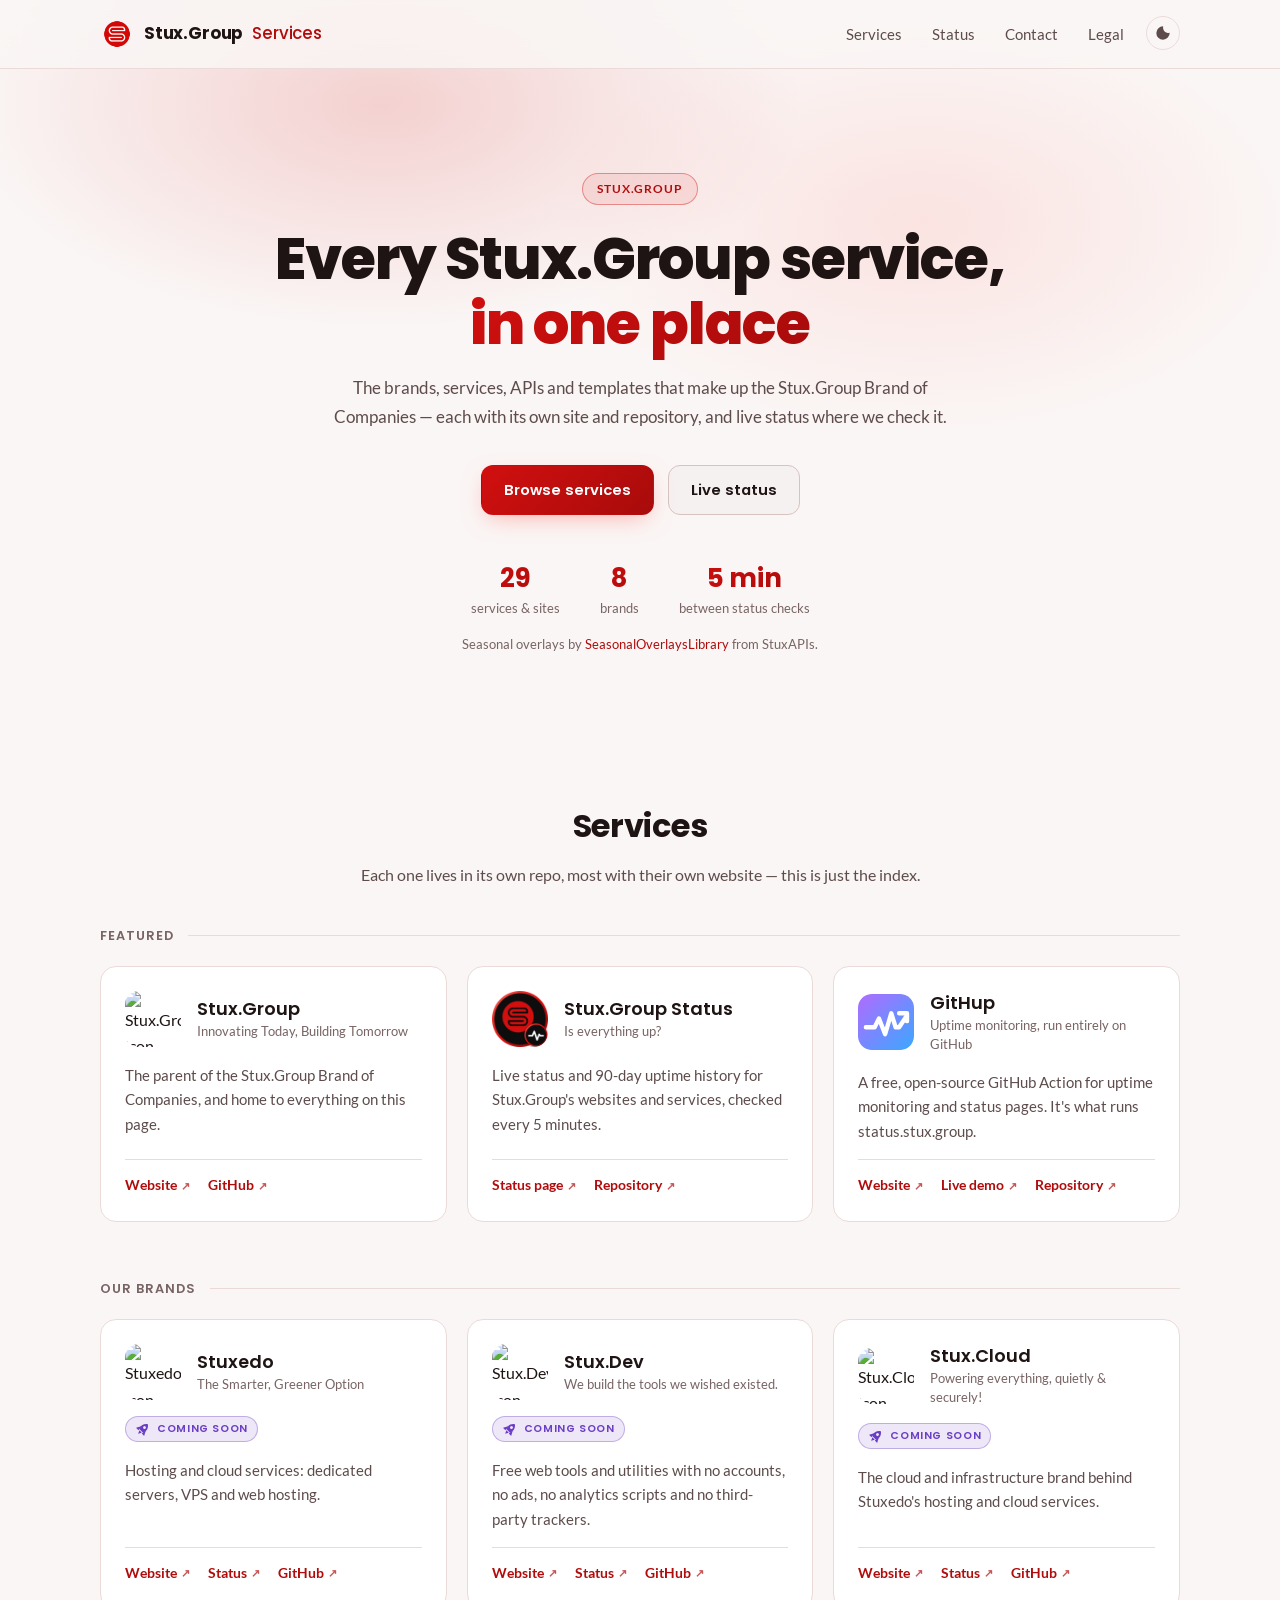
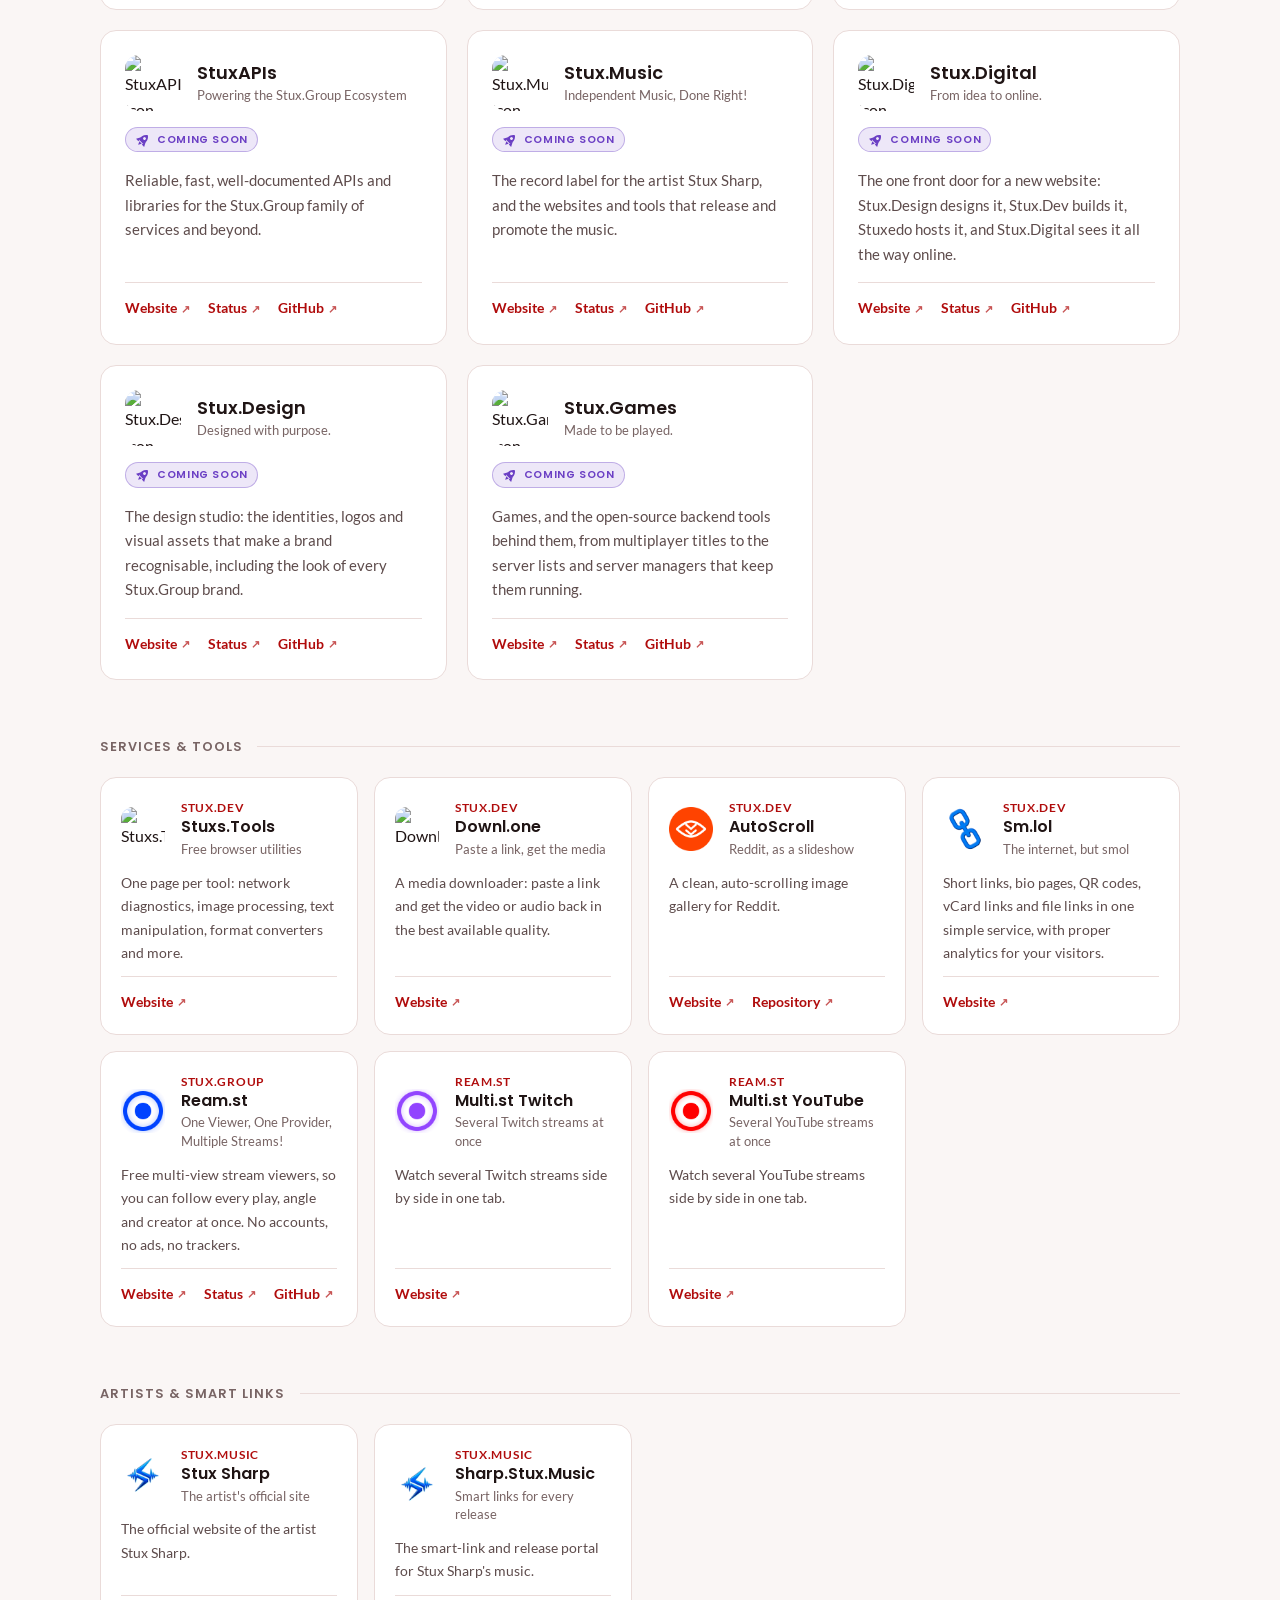
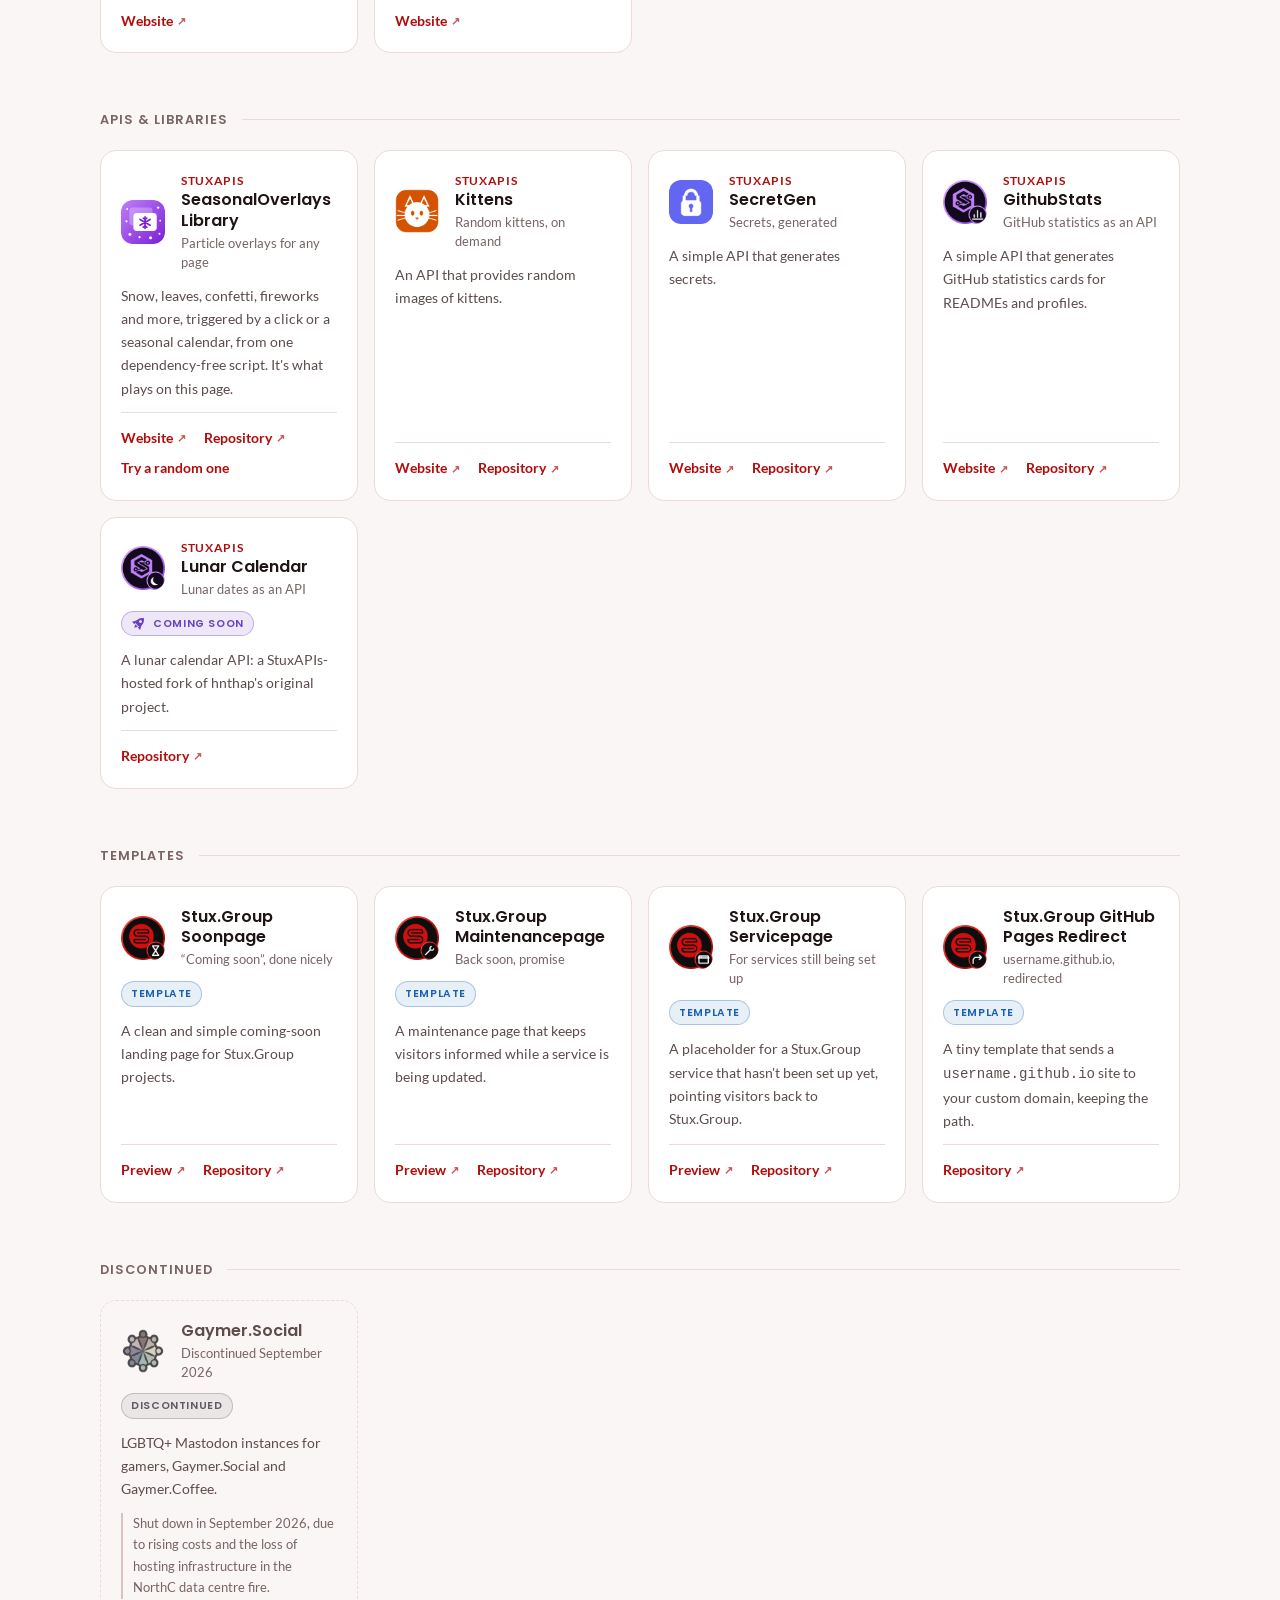
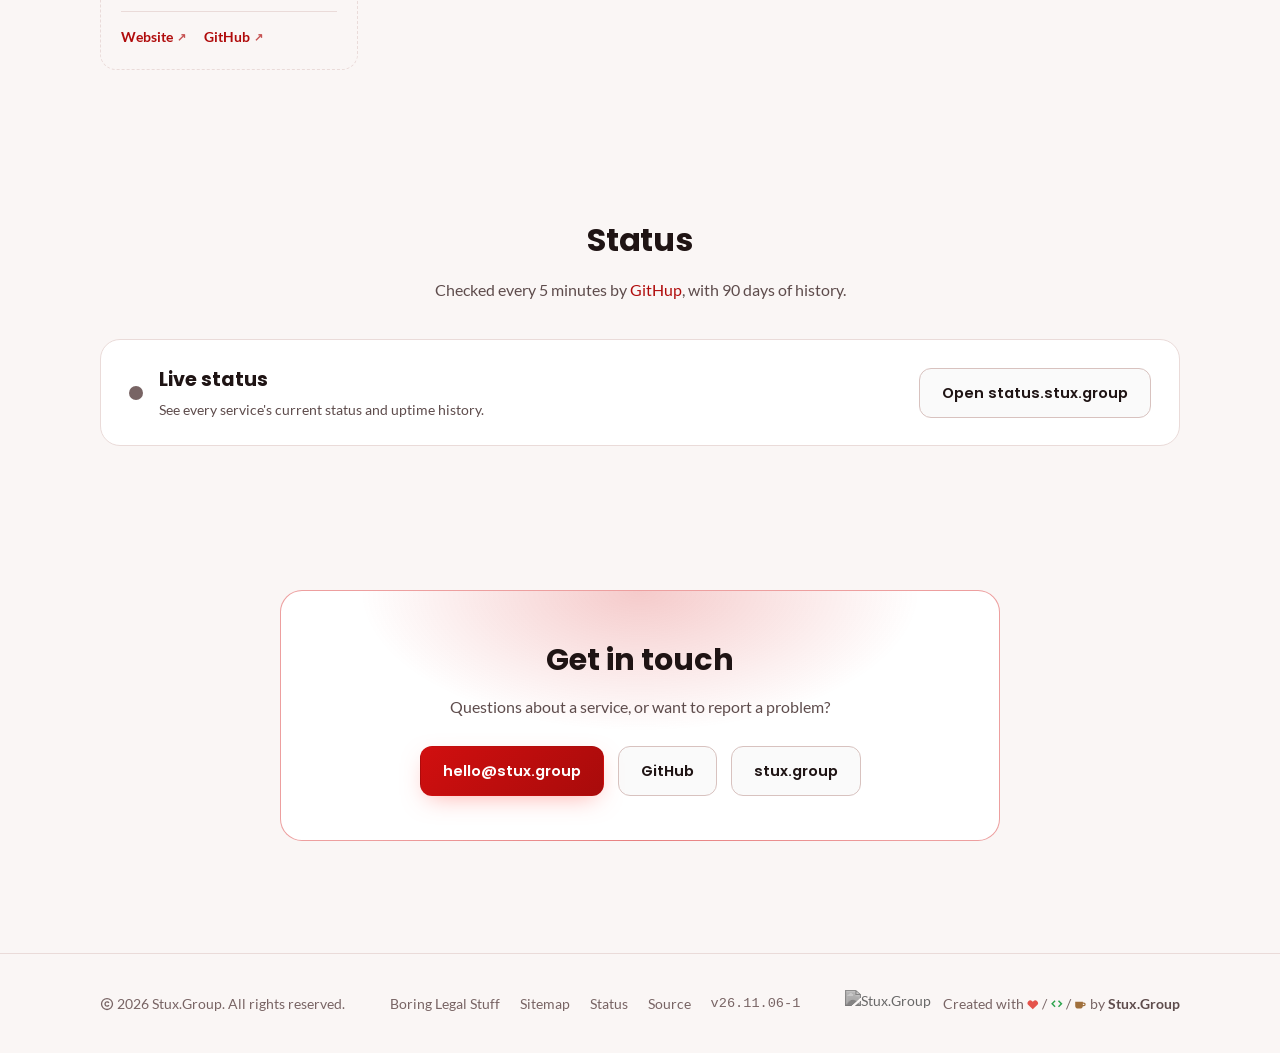
==== commit 1a67ce20: "Release v26.11.06-1 See CHANGELOG.md for details." ====
--- a/index.html
+++ b/index.html
@@ -140,6 +140,7 @@
           <p class="desc">Hosting and cloud services: dedicated servers, VPS and web hosting.</p>
           <div class="project-links">
             <a href="https://stuxedo.com" target="_blank" rel="noopener">Website</a>
+            <a href="https://status.stuxedo.net" target="_blank" rel="noopener">Status</a>
             <a href="https://github.com/Stuxedo" target="_blank" rel="noopener">GitHub</a>
           </div>
         </article>
@@ -156,11 +157,12 @@
           <p class="desc">Free web tools and utilities with no accounts, no ads, no analytics scripts and no third-party trackers.</p>
           <div class="project-links">
             <a href="https://stux.dev" target="_blank" rel="noopener">Website</a>
+            <a href="https://status.stux.dev" target="_blank" rel="noopener">Status</a>
             <a href="https://github.com/StuxDev" target="_blank" rel="noopener">GitHub</a>
           </div>
         </article>
 
-        <article data-state="soon" class="project-card" data-monitor="stux-cloud">
+        <article data-state="soon" class="project-card" data-monitor="stux-cloud:stux-cloud">
           <div class="project-top">
             <img class="project-icon only-dark" src="https://global.media.stux.cloud/icon-light.png" width="56" height="56" alt="Stux.Cloud icon" loading="lazy"><img class="project-icon only-light" src="https://global.media.stux.cloud/icon-dark.png" width="56" height="56" alt="Stux.Cloud icon" loading="lazy">
             <div>
@@ -172,6 +174,7 @@
           <p class="desc">The cloud and infrastructure brand behind Stuxedo's hosting and cloud services.</p>
           <div class="project-links">
             <a href="https://stux.cloud" target="_blank" rel="noopener">Website</a>
+            <a href="https://status.stux.cloud" target="_blank" rel="noopener">Status</a>
             <a href="https://github.com/StuxCloud" target="_blank" rel="noopener">GitHub</a>
           </div>
         </article>
@@ -188,6 +191,7 @@
           <p class="desc">Reliable, fast, well-documented APIs and libraries for the Stux.Group family of services and beyond.</p>
           <div class="project-links">
             <a href="https://stuxapis.net" target="_blank" rel="noopener">Website</a>
+            <a href="https://status.stuxapis.net" target="_blank" rel="noopener">Status</a>
             <a href="https://github.com/StuxAPIs" target="_blank" rel="noopener">GitHub</a>
           </div>
         </article>
@@ -204,6 +208,7 @@
           <p class="desc">The record label for the artist Stux Sharp, and the websites and tools that release and promote the music.</p>
           <div class="project-links">
             <a href="https://stux.music" target="_blank" rel="noopener">Website</a>
+            <a href="https://status.stux.music" target="_blank" rel="noopener">Status</a>
             <a href="https://github.com/StuxMusic" target="_blank" rel="noopener">GitHub</a>
           </div>
         </article>
@@ -220,6 +225,7 @@
           <p class="desc">The one front door for a new website: Stux.Design designs it, Stux.Dev builds it, Stuxedo hosts it, and Stux.Digital sees it all the way online.</p>
           <div class="project-links">
             <a href="https://stux.digital" target="_blank" rel="noopener">Website</a>
+            <a href="https://status.stux.digital" target="_blank" rel="noopener">Status</a>
             <a href="https://github.com/StuxDigital" target="_blank" rel="noopener">GitHub</a>
           </div>
         </article>
@@ -236,6 +242,7 @@
           <p class="desc">The design studio: the identities, logos and visual assets that make a brand recognisable, including the look of every Stux.Group brand.</p>
           <div class="project-links">
             <a href="https://stux.design" target="_blank" rel="noopener">Website</a>
+            <a href="https://status.stux.design" target="_blank" rel="noopener">Status</a>
             <a href="https://github.com/StuxDesign" target="_blank" rel="noopener">GitHub</a>
           </div>
         </article>
@@ -252,6 +259,7 @@
           <p class="desc">Games, and the open-source backend tools behind them, from multiplayer titles to the server lists and server managers that keep them running.</p>
           <div class="project-links">
             <a href="https://stux.games" target="_blank" rel="noopener">Website</a>
+            <a href="https://status.stux.games" target="_blank" rel="noopener">Status</a>
             <a href="https://github.com/StuxGames" target="_blank" rel="noopener">GitHub</a>
           </div>
         </article>
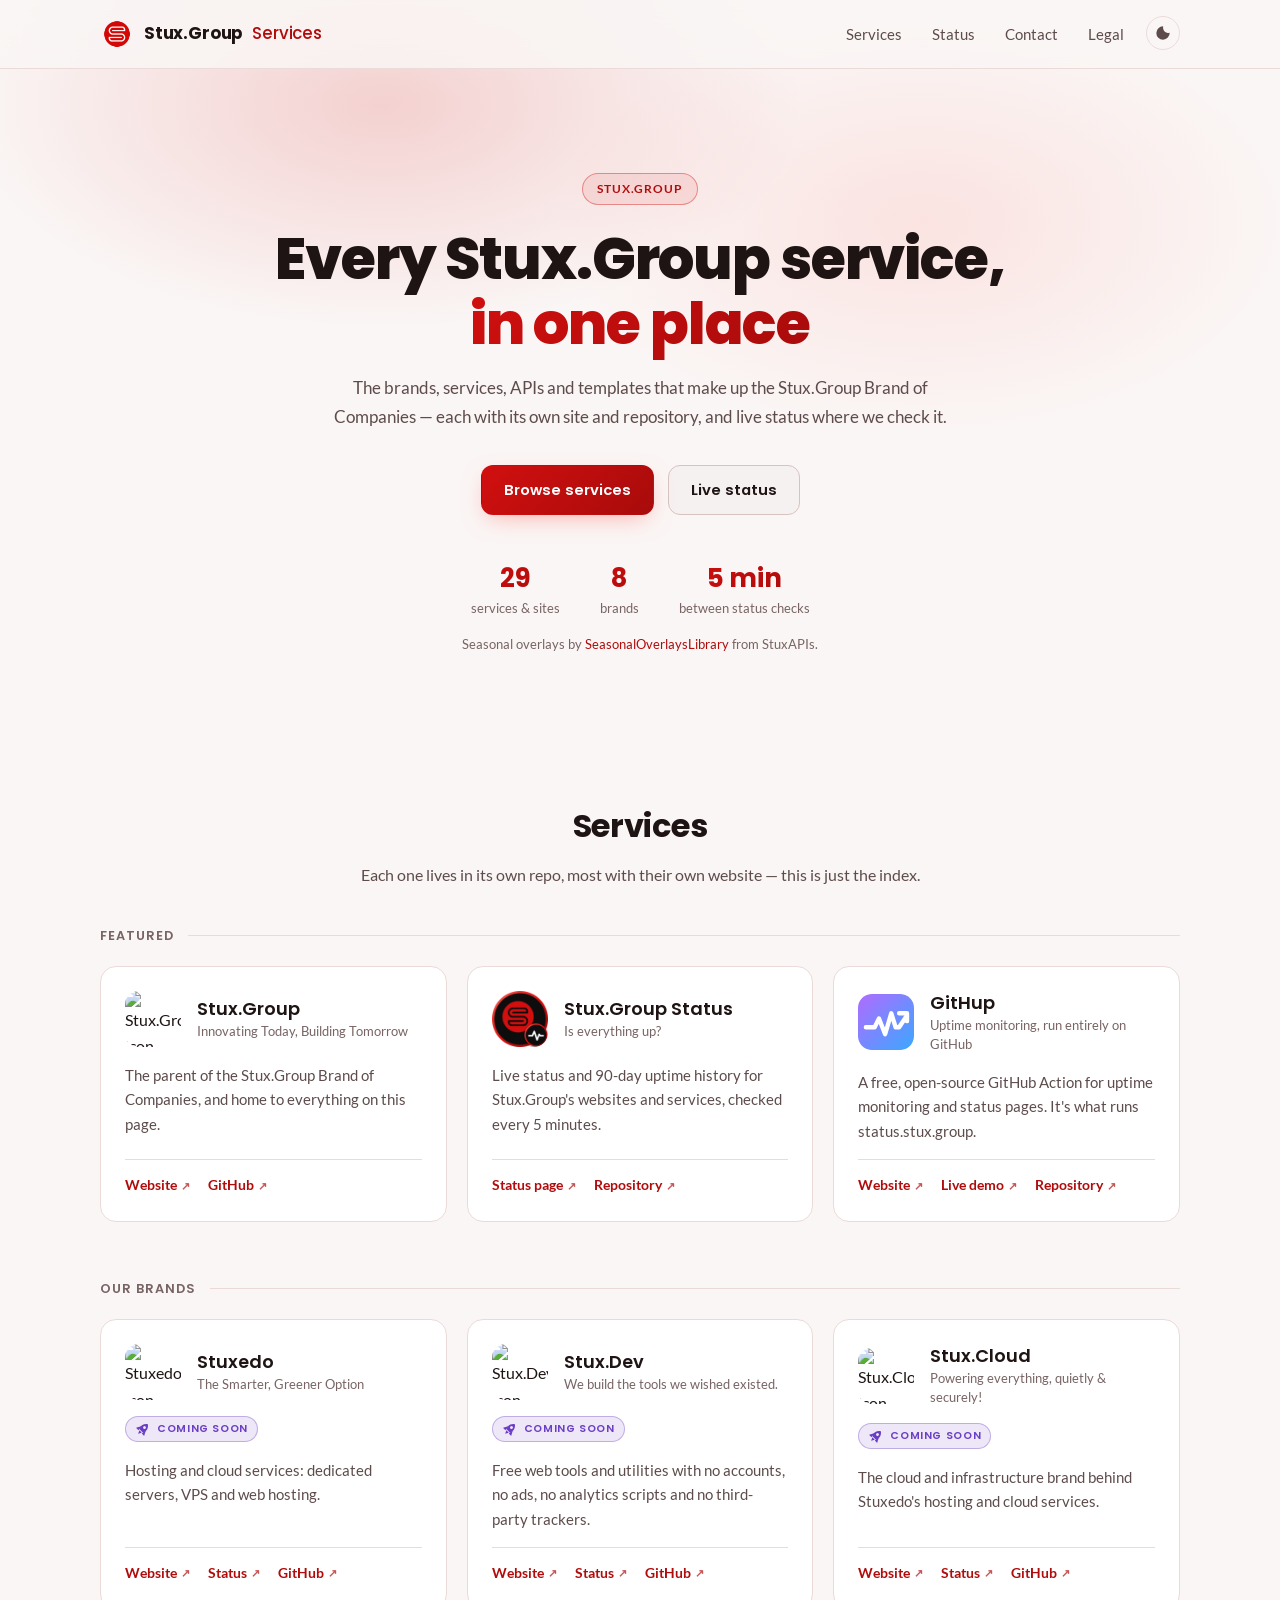
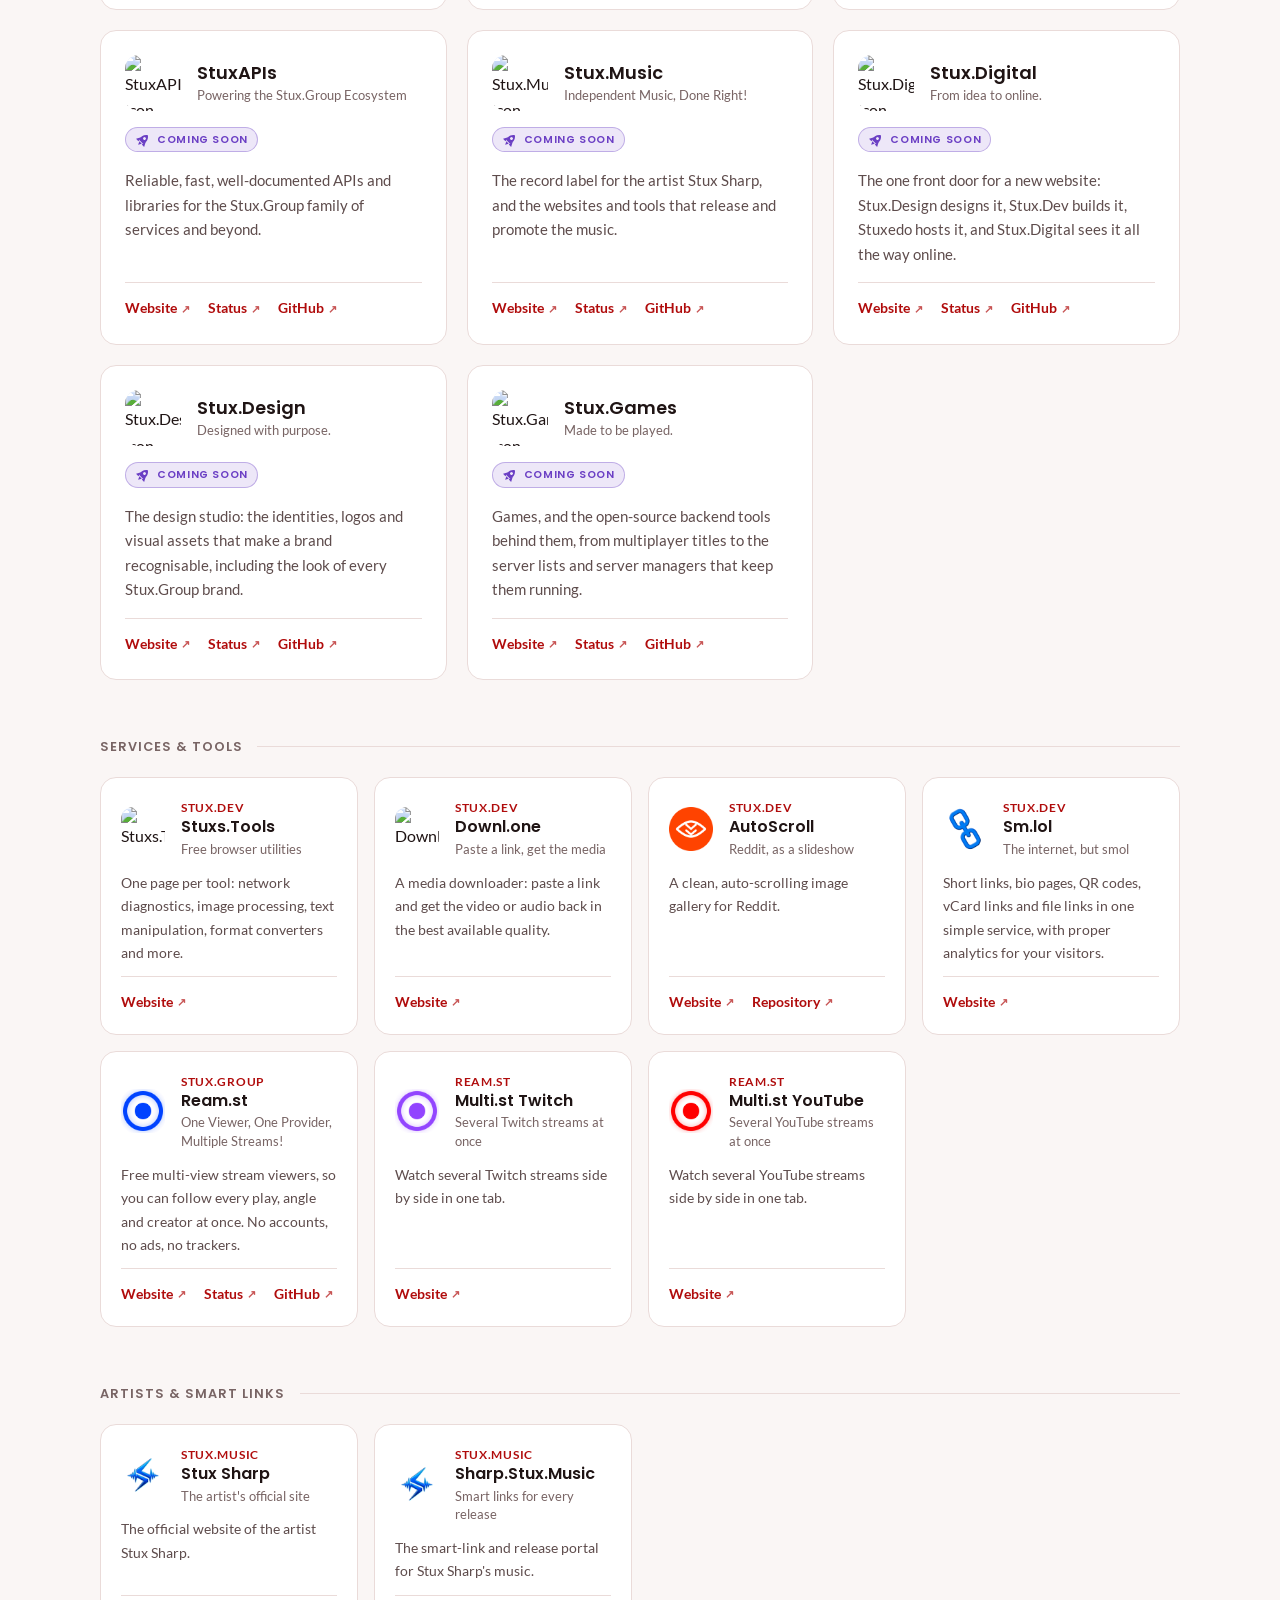
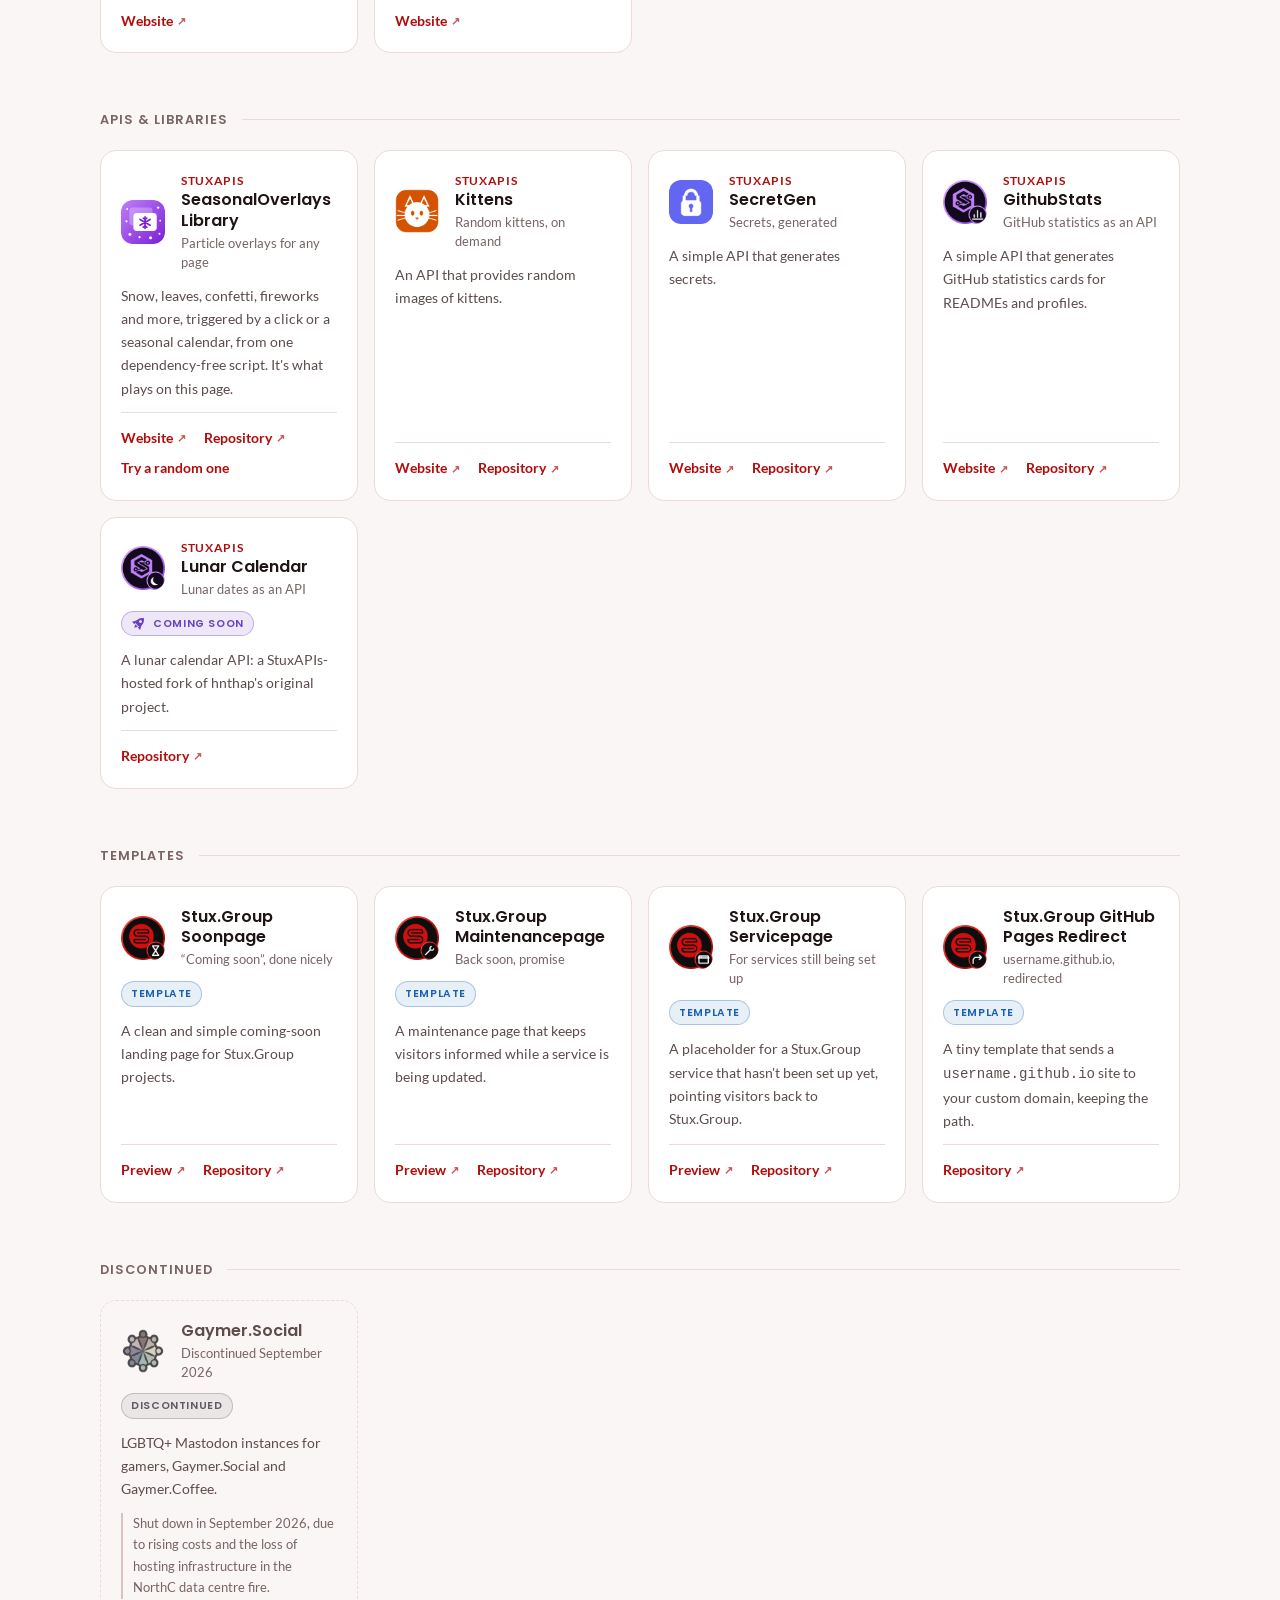
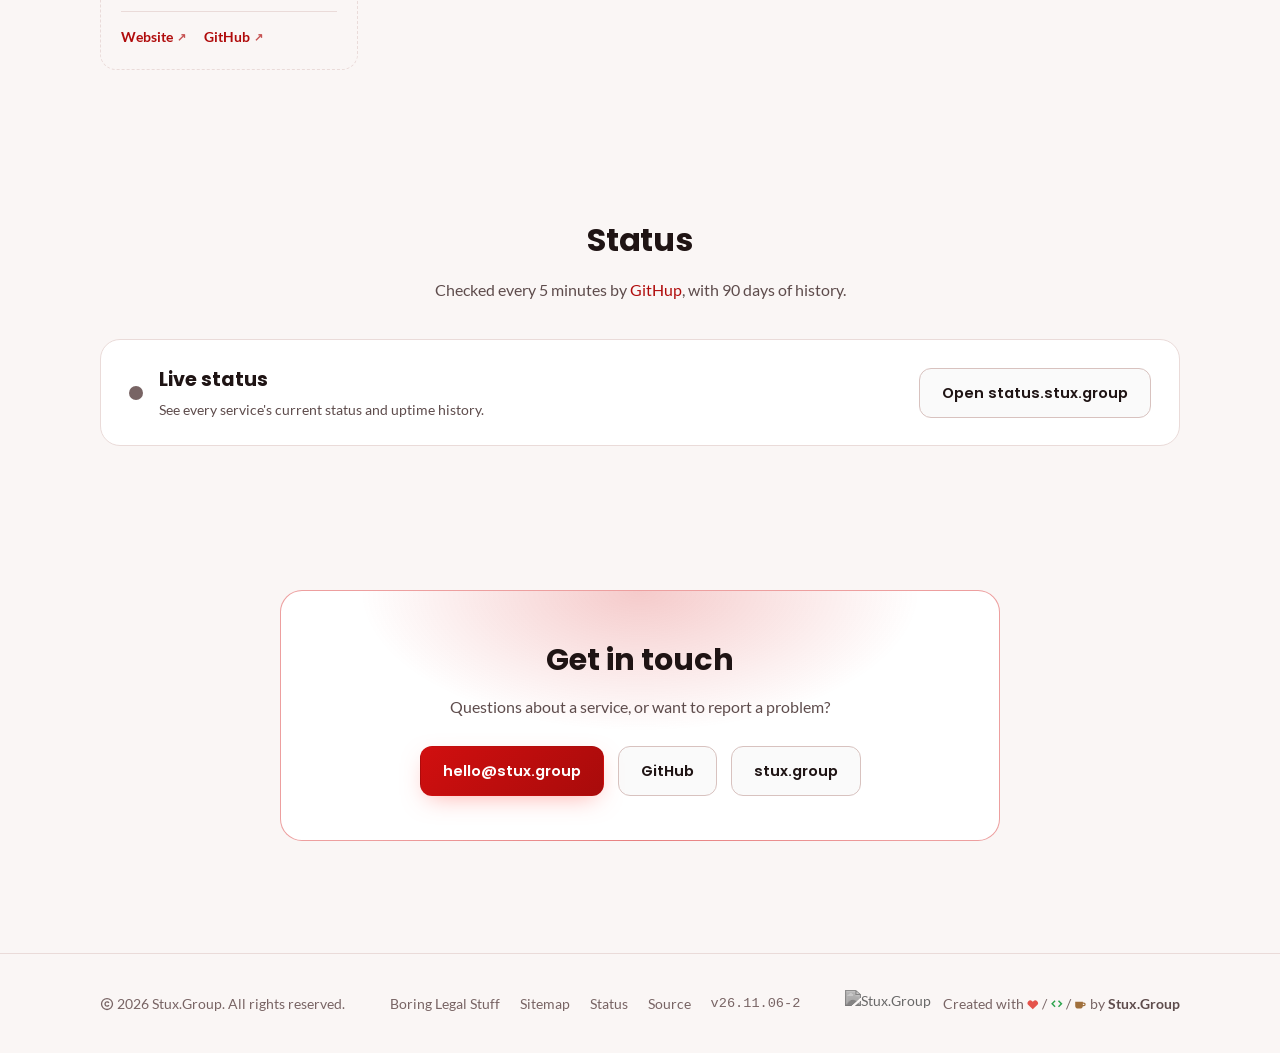
==== commit df51f1fa: "Release v26.11.06-2 See CHANGELOG.md for details." ====
--- a/index.html
+++ b/index.html
@@ -140,7 +140,7 @@
           <p class="desc">Hosting and cloud services: dedicated servers, VPS and web hosting.</p>
           <div class="project-links">
             <a href="https://stuxedo.com" target="_blank" rel="noopener">Website</a>
-            <a href="https://status.stuxedo.net" target="_blank" rel="noopener">Status</a>
+            <a href="https://status.stuxedo.com/" target="_blank" rel="noopener">Status</a>
             <a href="https://github.com/Stuxedo" target="_blank" rel="noopener">GitHub</a>
           </div>
         </article>
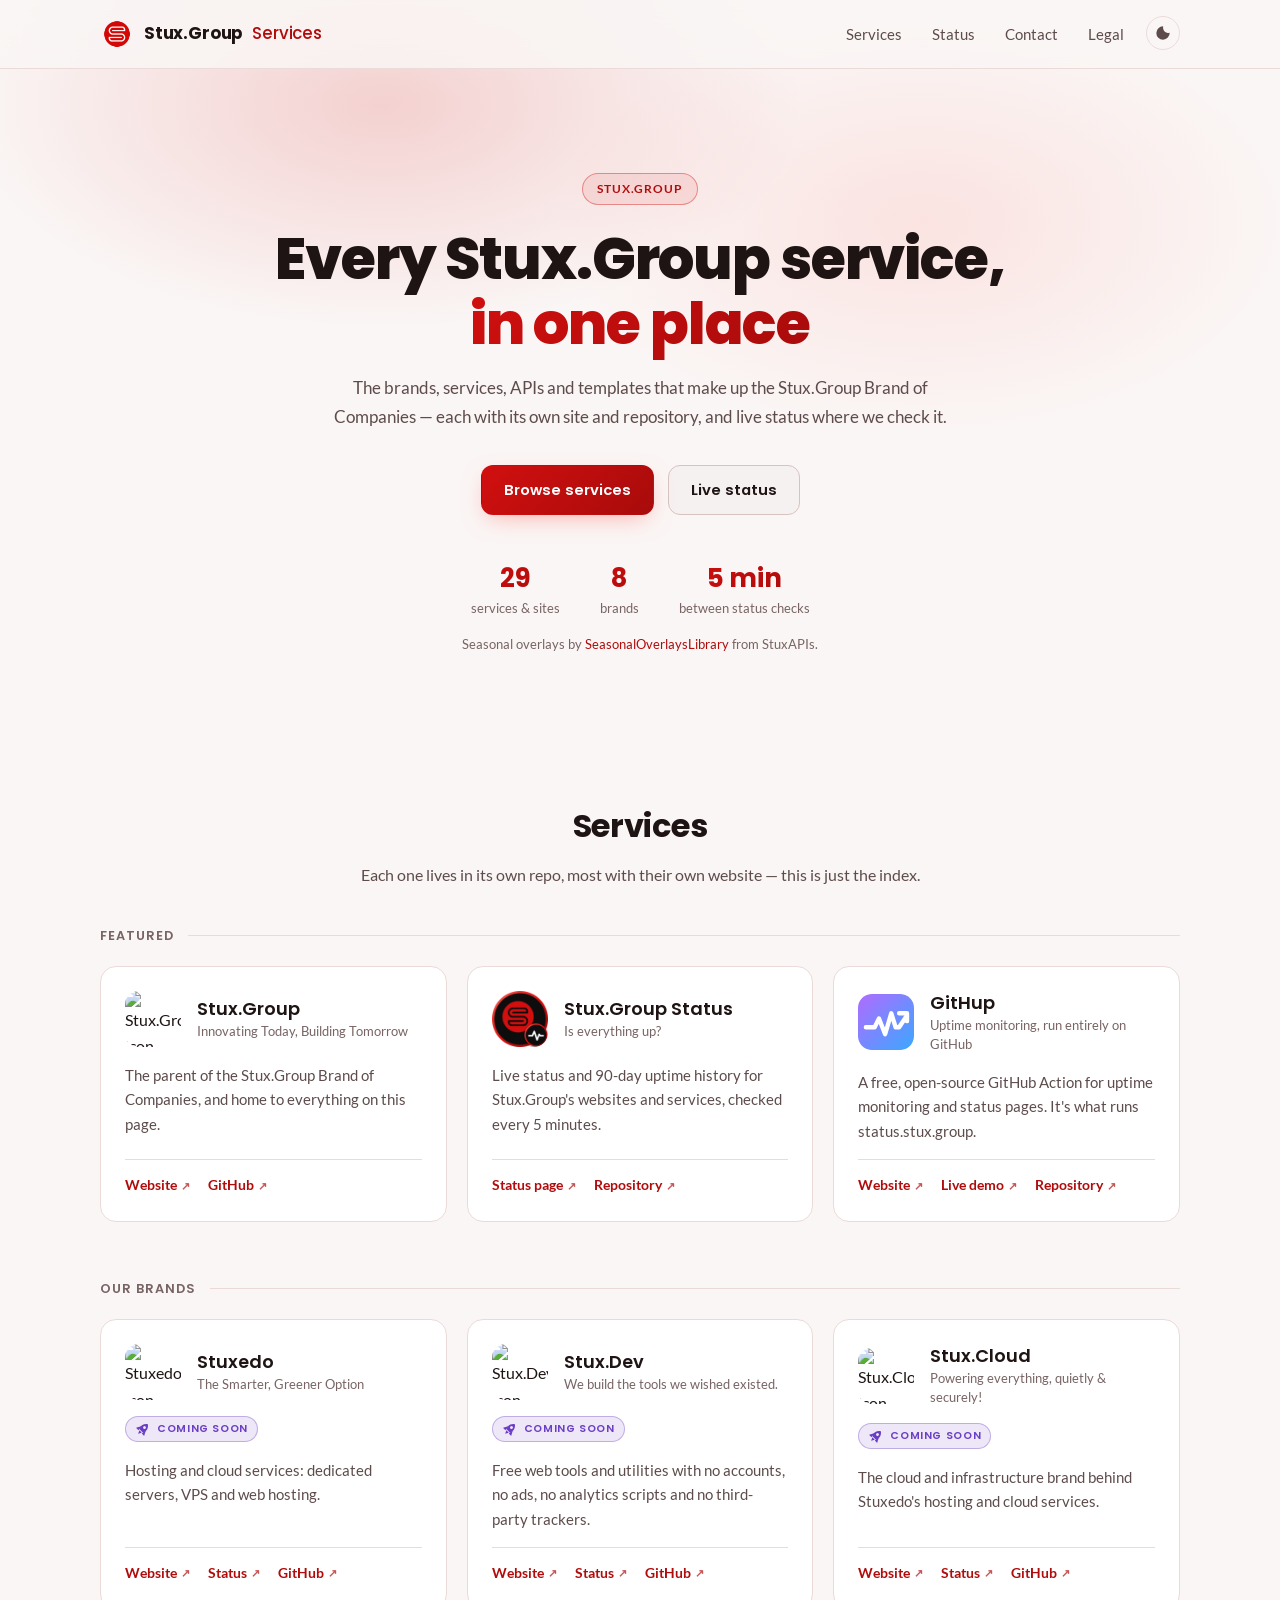
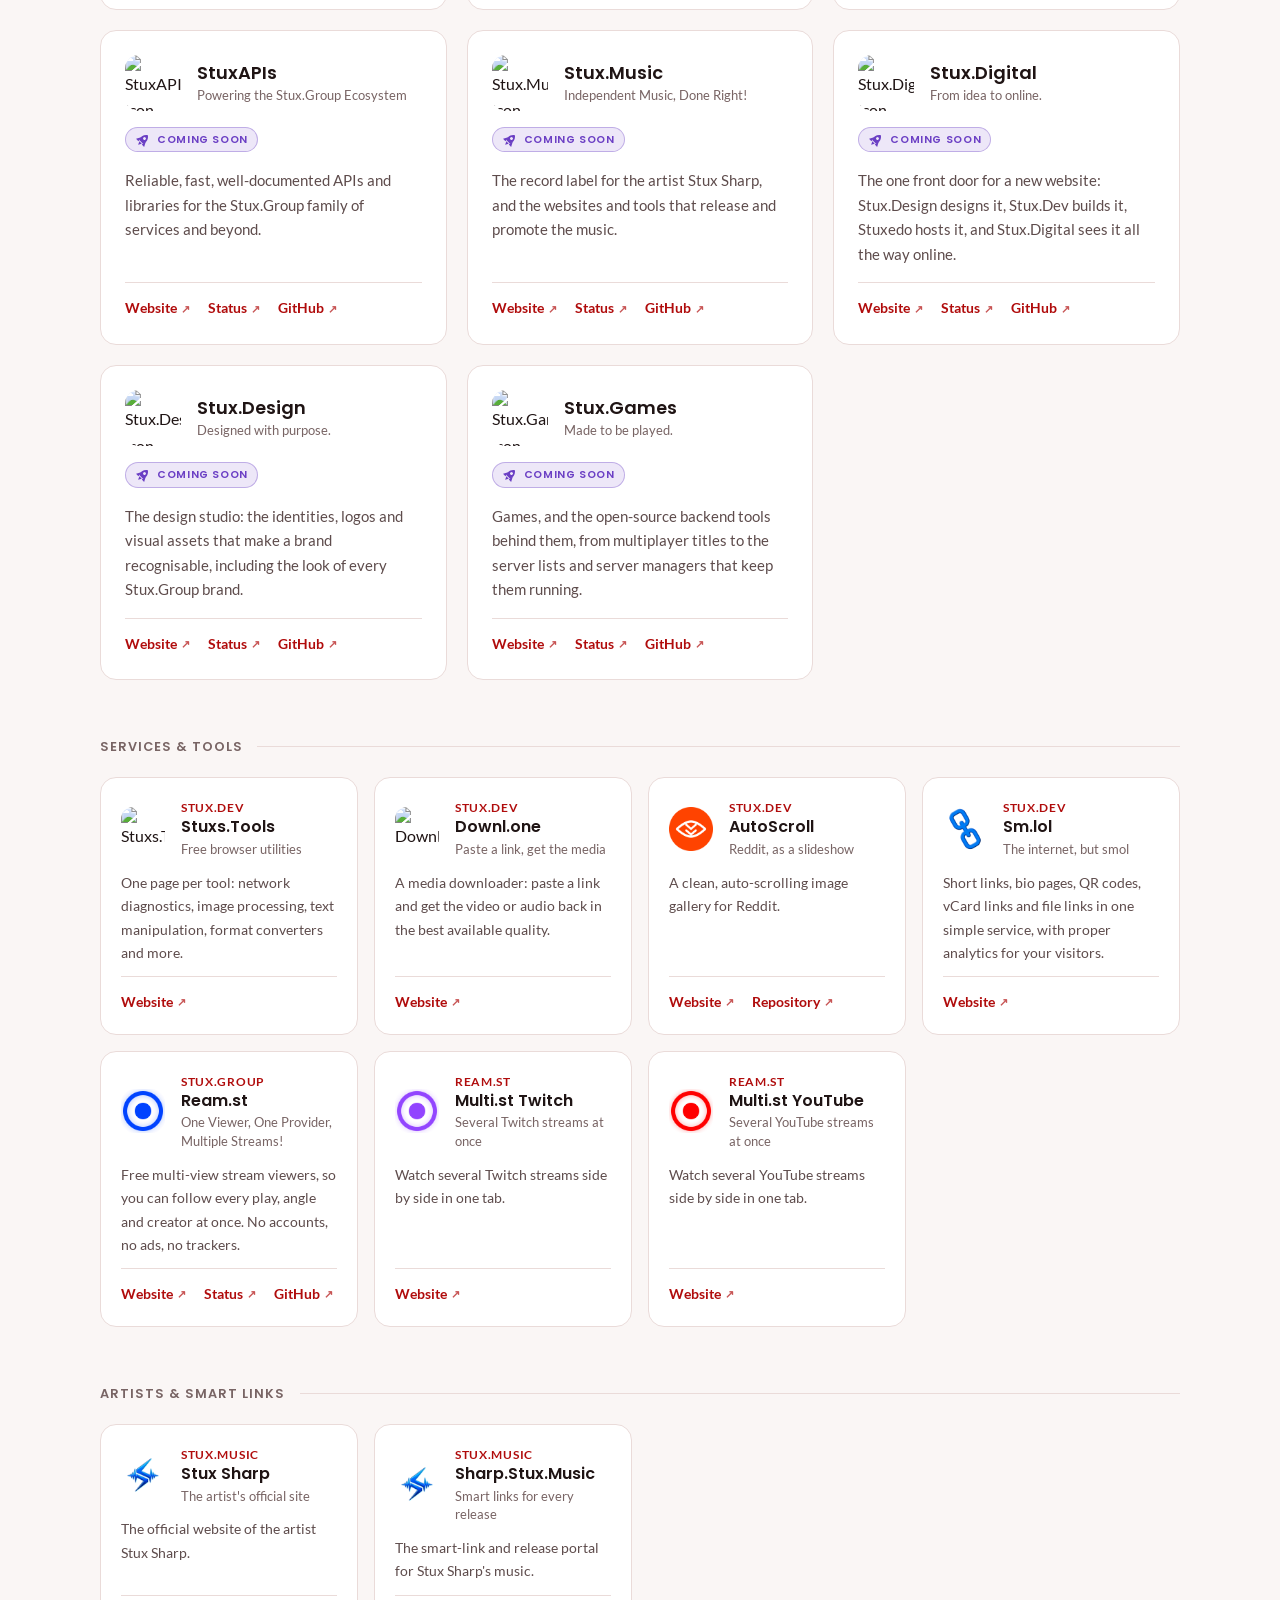
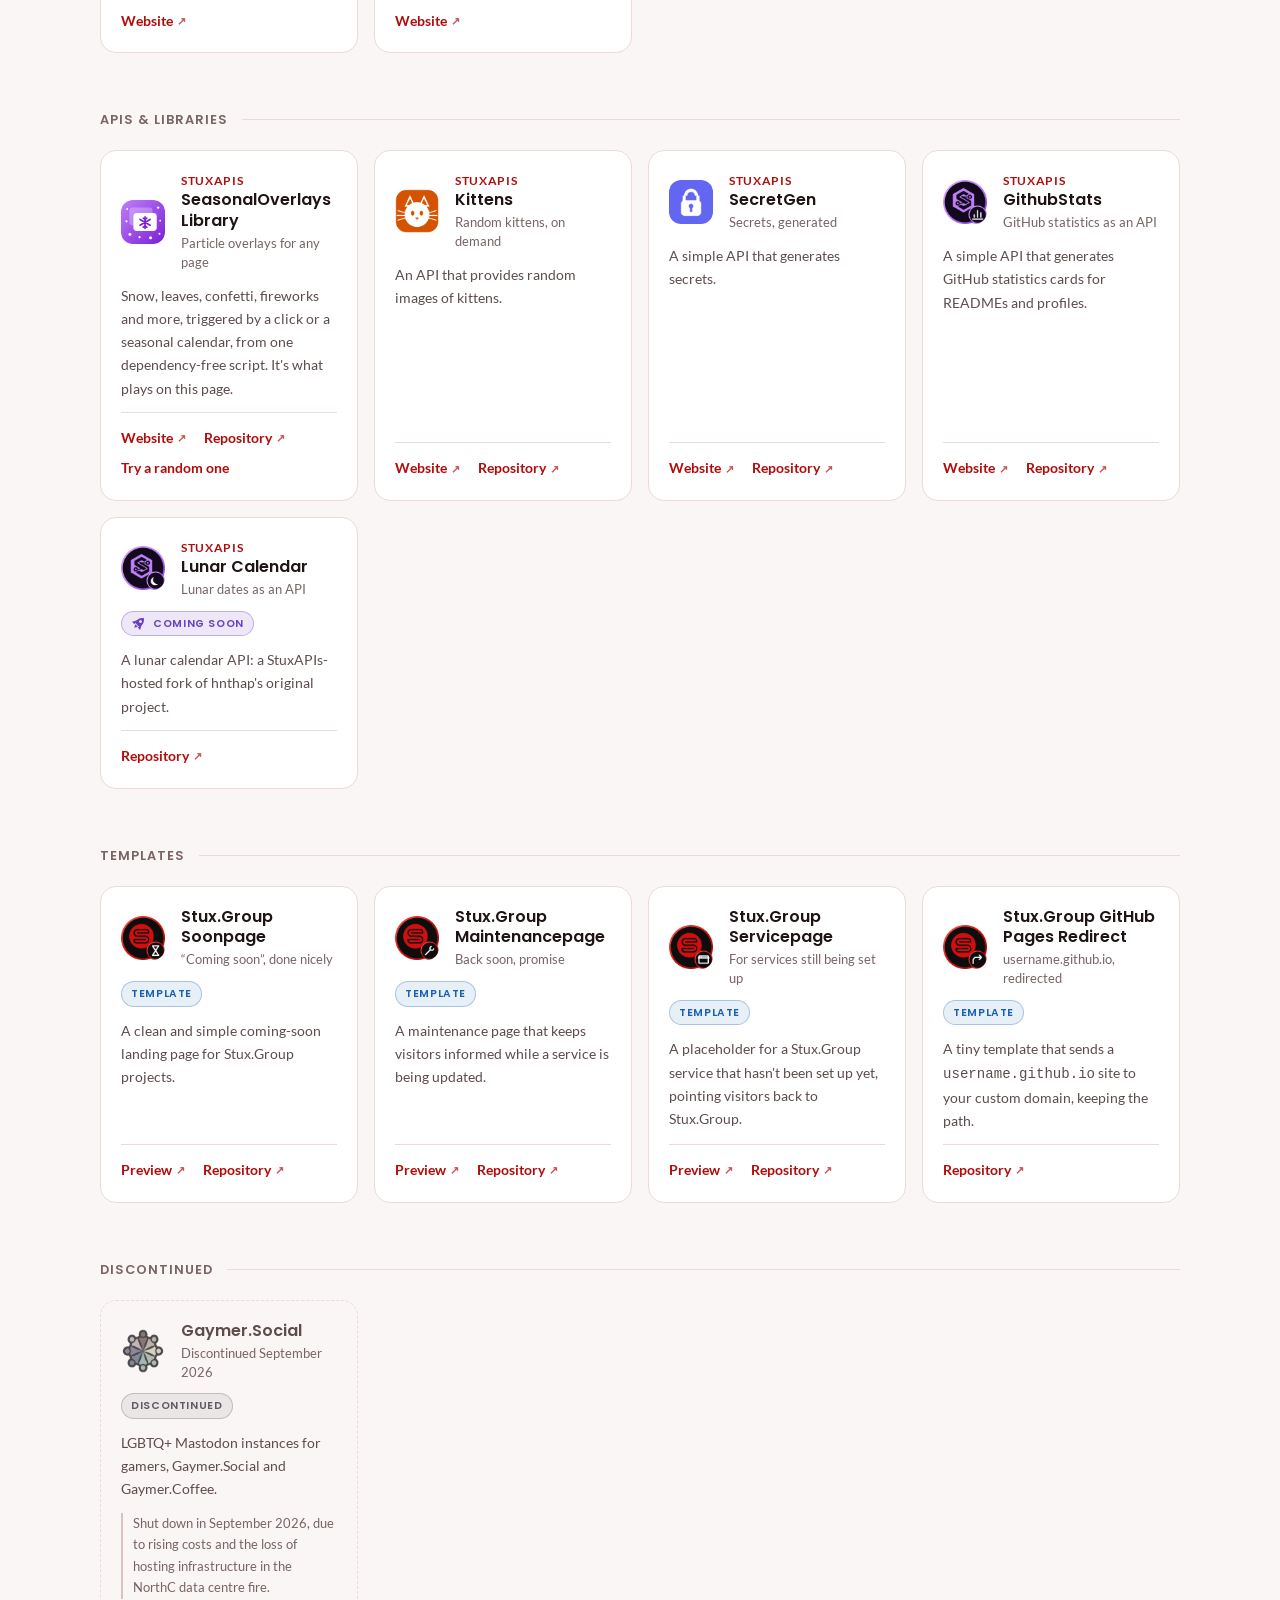
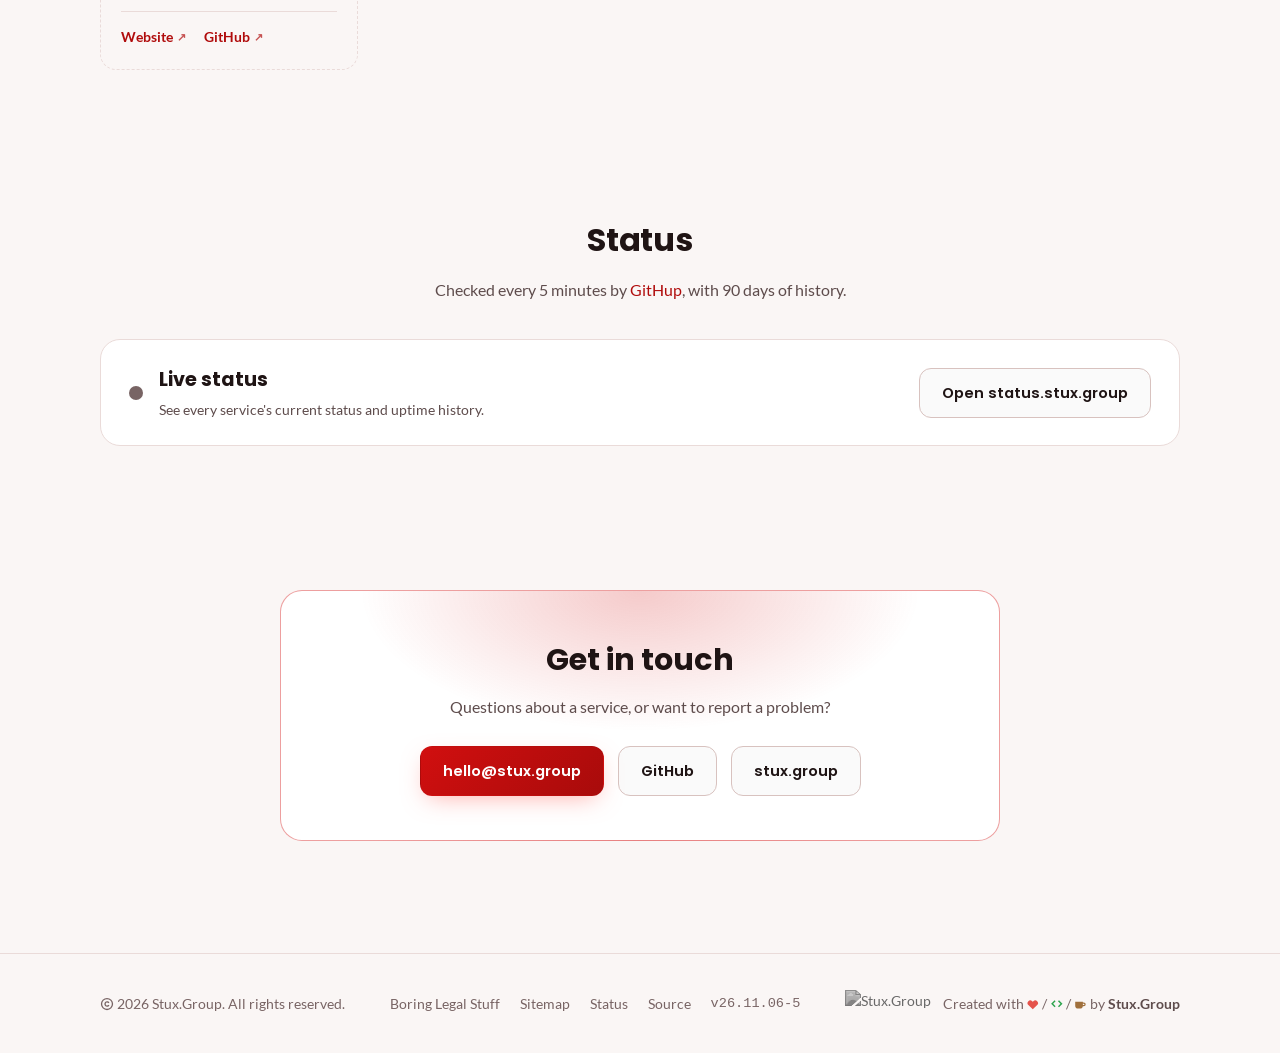
==== commit 830ed267: "Release v26.11.06-5 See CHANGELOG.md for details." ====
--- a/index.html
+++ b/index.html
@@ -47,7 +47,7 @@
 
   <section class="hero">
     <div class="container">
-      <span class="eyebrow">Stux.Group</span>
+      <a class="eyebrow" href="https://status.stux.group" target="_blank" rel="noopener" data-status-eyebrow="stux-group:*">Stux.Group<span class="eyebrow-state" hidden></span></a>
       <h1>Every Stux.Group service,<br><span class="grad">in one place</span></h1>
       <p>The brands, services, APIs and templates that make up the Stux.Group Brand of Companies &mdash; each with its own site and repository, and live status where we check it.</p>
       <div class="actions">
--- a/assets/css/style.css
+++ b/assets/css/style.css
@@ -269,7 +269,10 @@
   pointer-events: none;
 }
 .hero .eyebrow {
-  display: inline-block;
+  display: inline-flex;
+  align-items: center;
+  gap: 8px;
+  text-decoration: none;
   font-size: 0.76rem;
   font-weight: 700;
   letter-spacing: 0.08em;
@@ -683,6 +686,19 @@
   70%, 100% { box-shadow: 0 0 0 6px rgba(var(--ok-rgb), 0); }
 }
 @media (prefers-reduced-motion: reduce) { .badge-status.up::before { animation: none; } }
+
+/* The hero eyebrow as a live status badge: same size and pill as before, in the status colours once
+   status.stux.group answers (main.js adds up/degraded/down). Until then, or if it fails, it stays plain. */
+.hero .eyebrow.up { color: var(--ok); background: rgba(var(--ok-rgb), 0.1); border-color: rgba(var(--ok-rgb), 0.3); }
+.hero .eyebrow.degraded { color: var(--warn); background: rgba(var(--warn-rgb), 0.1); border-color: rgba(var(--warn-rgb), 0.3); }
+.hero .eyebrow.down { color: var(--bad); background: rgba(var(--bad-rgb), 0.1); border-color: rgba(var(--bad-rgb), 0.35); }
+.hero .eyebrow.up::before, .hero .eyebrow.degraded::before, .hero .eyebrow.down::before {
+  content: ""; width: 7px; height: 7px; border-radius: 50%; background: currentColor; flex: none;
+}
+.hero .eyebrow.up::before { animation: badge-pulse 2s ease-out infinite; }
+.hero .eyebrow-state::before { content: "\00b7"; margin-right: 8px; }
+.hero .eyebrow-state[hidden] { display: none; }
+@media (prefers-reduced-motion: reduce) { .hero .eyebrow.up::before { animation: none; } }
 
 /* Status band */
 .status-band {
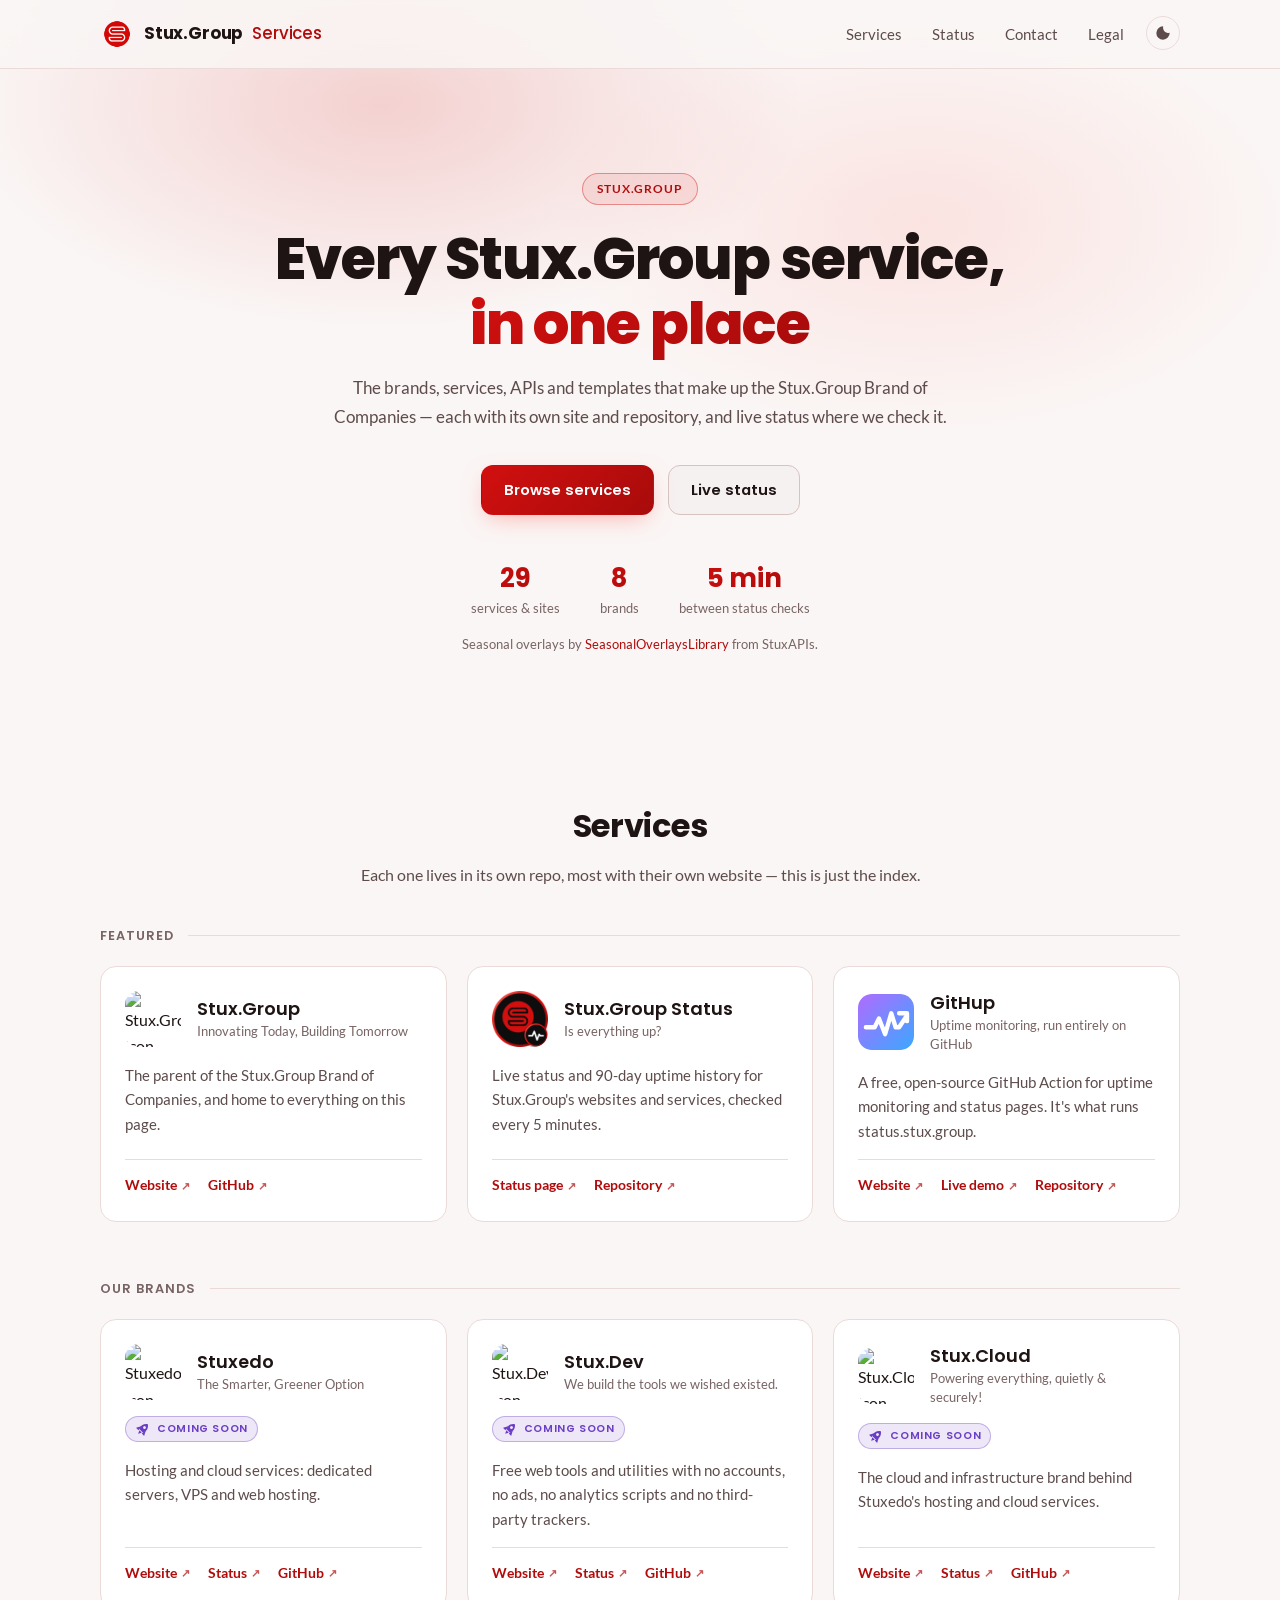
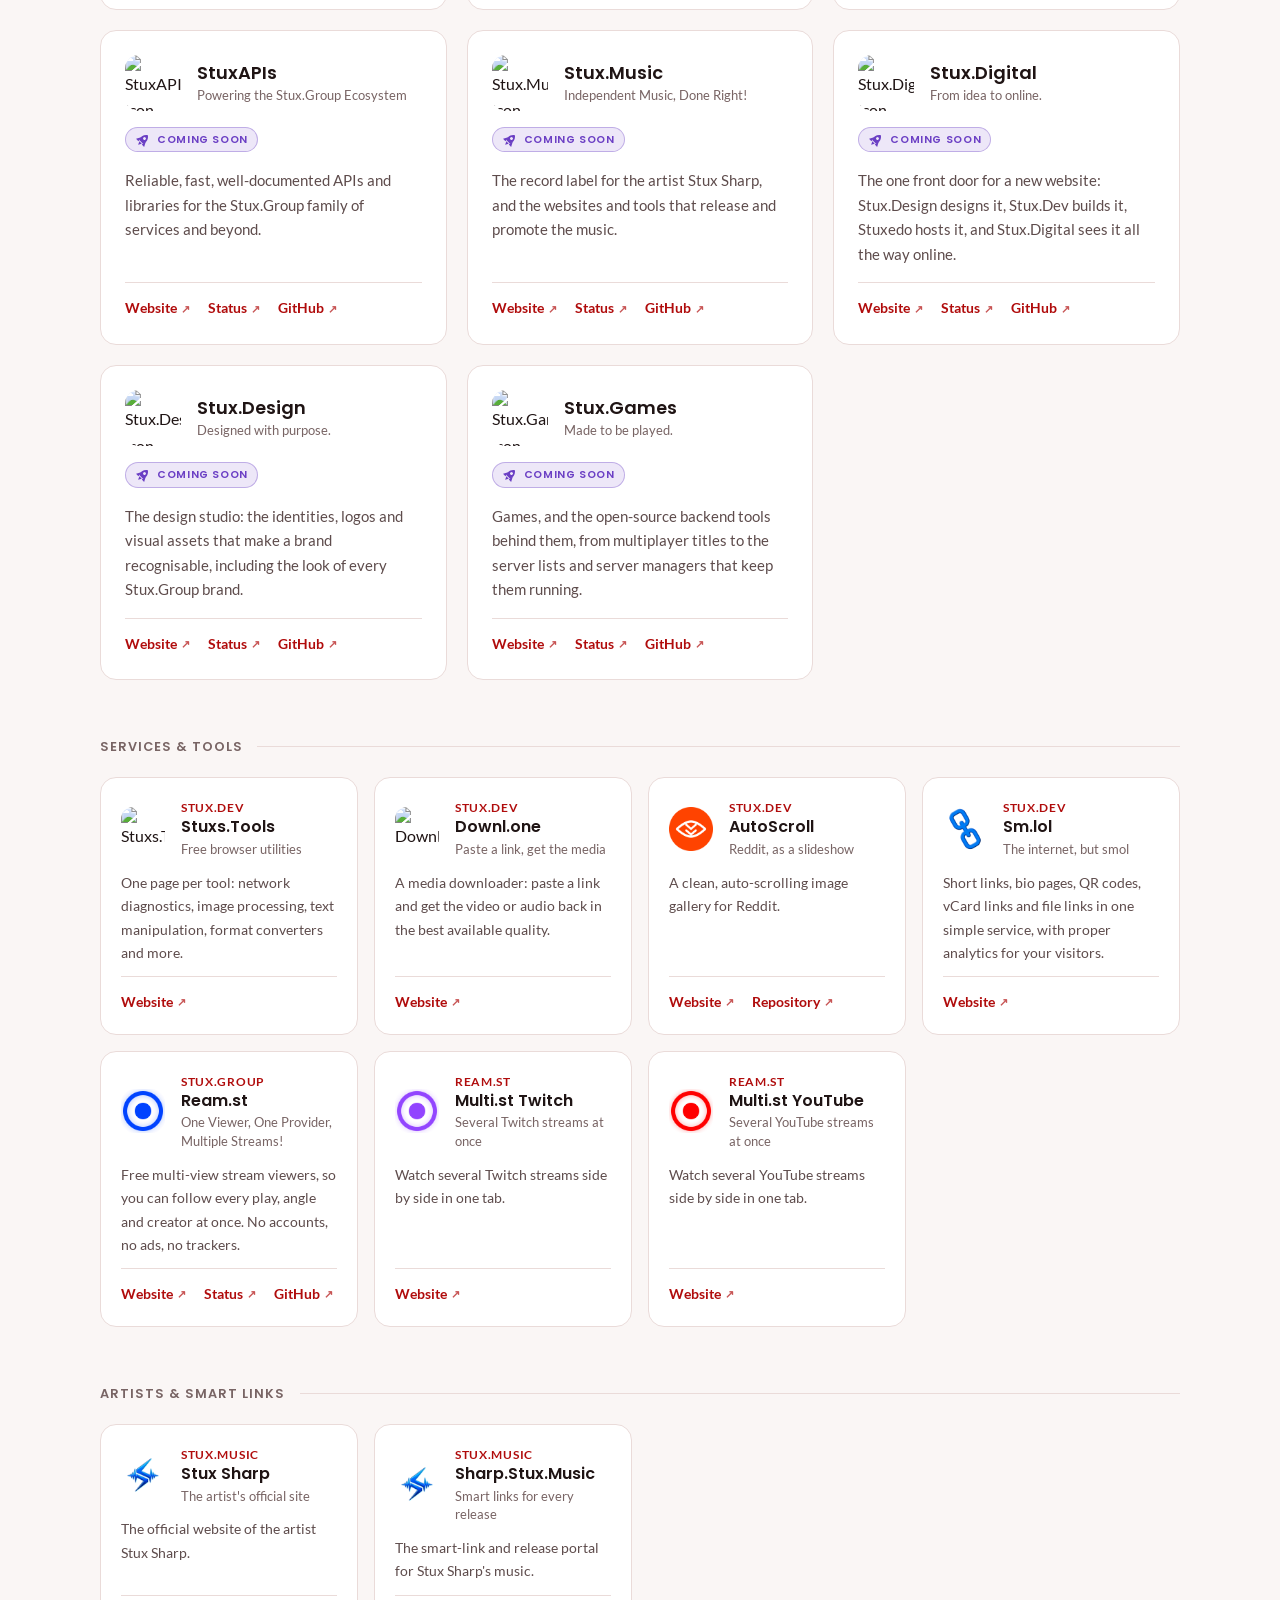
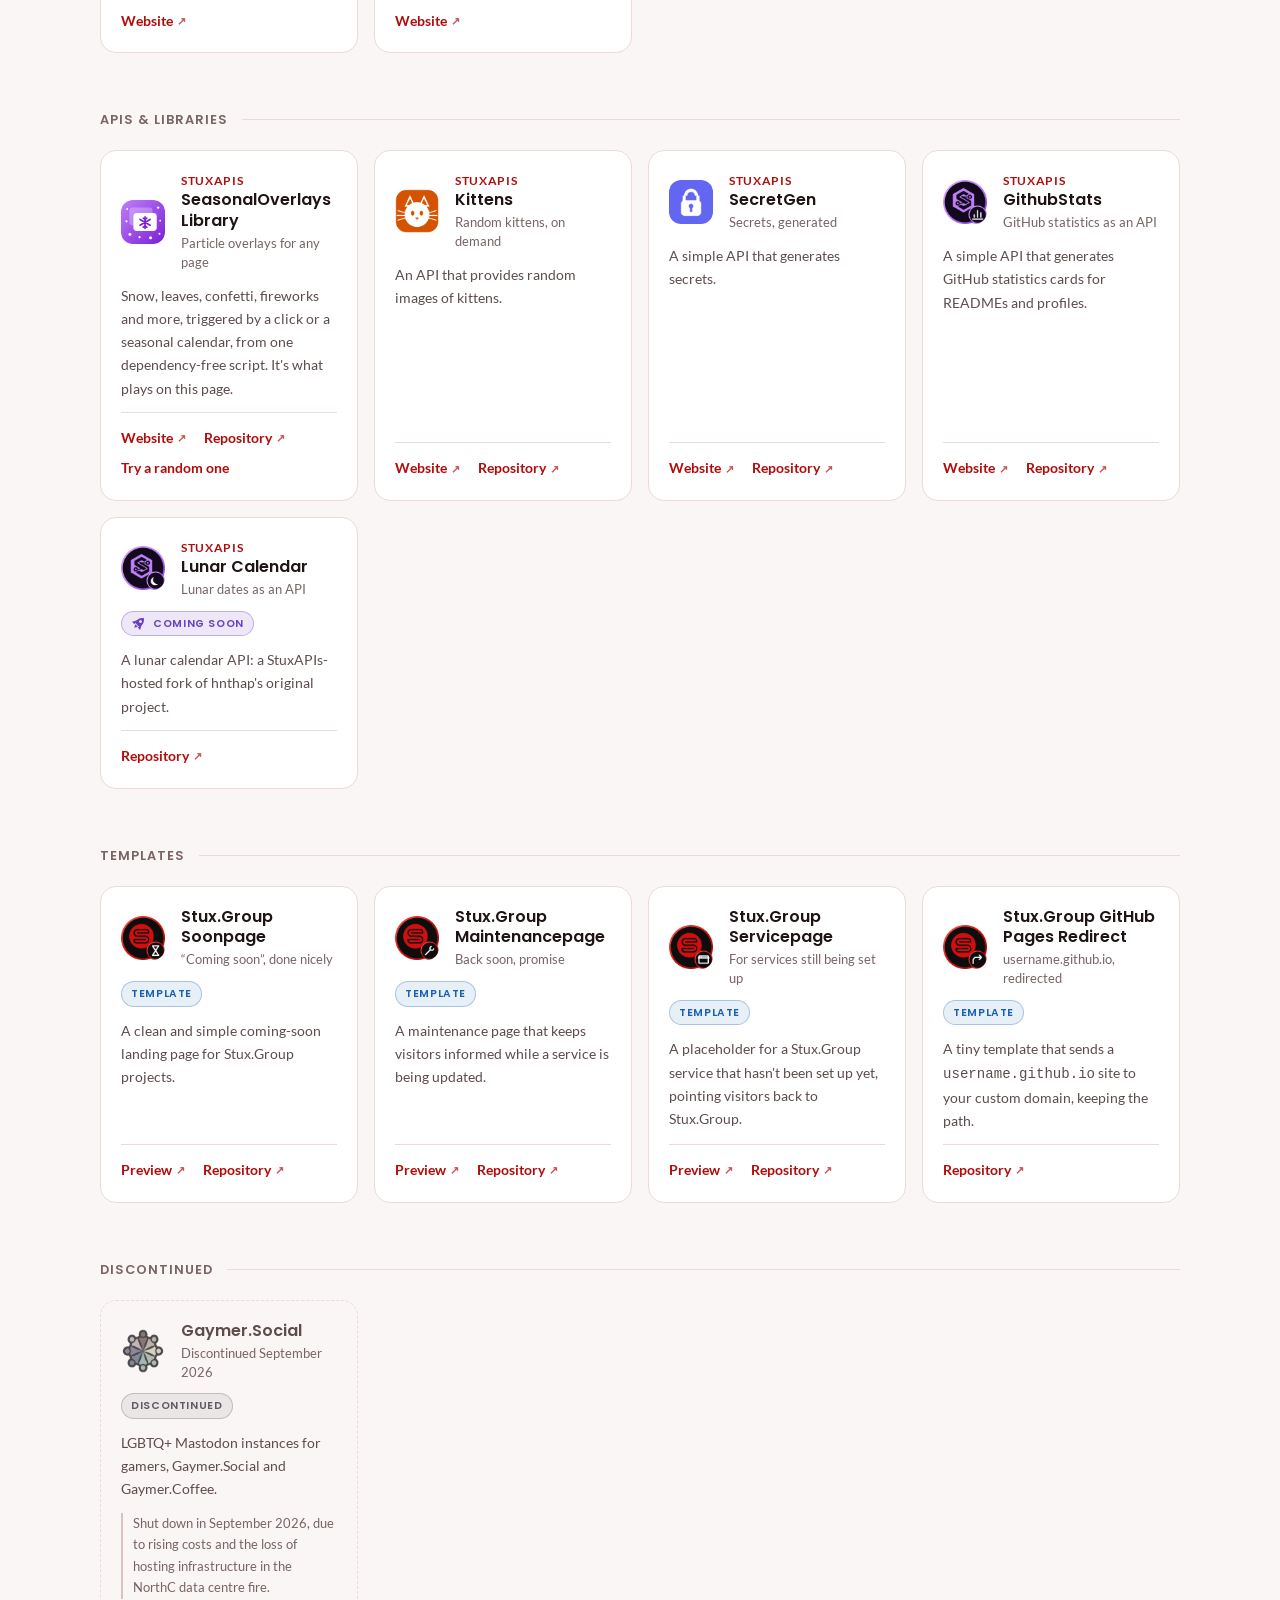
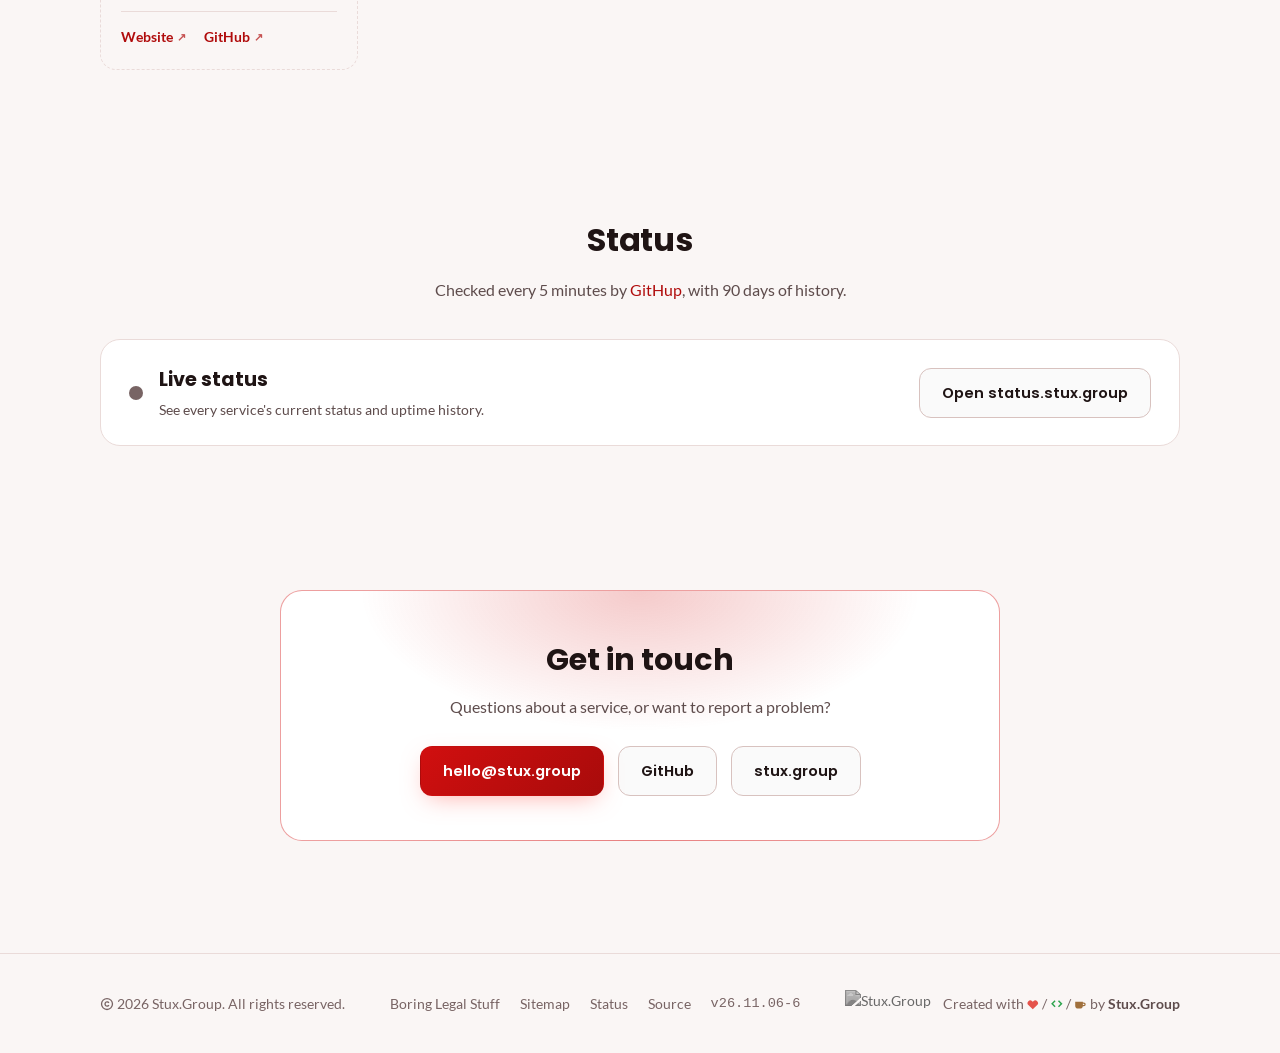
==== commit c1554902: "Release v26.11.06-6 See CHANGELOG.md for details." ====
--- a/index.html
+++ b/index.html
@@ -47,7 +47,7 @@
 
   <section class="hero">
     <div class="container">
-      <a class="eyebrow" href="https://status.stux.group" target="_blank" rel="noopener" data-status-eyebrow="stux-group:*">Stux.Group<span class="eyebrow-state" hidden></span></a>
+      <a class="eyebrow" href="https://status.stux.group" target="_blank" rel="noopener" data-status-eyebrow="stux-group:*"><span class="eyebrow-brand">Stux.Group</span><span class="eyebrow-state" hidden></span></a>
       <h1>Every Stux.Group service,<br><span class="grad">in one place</span></h1>
       <p>The brands, services, APIs and templates that make up the Stux.Group Brand of Companies &mdash; each with its own site and repository, and live status where we check it.</p>
       <div class="actions">
--- a/assets/css/style.css
+++ b/assets/css/style.css
@@ -687,8 +687,8 @@
 }
 @media (prefers-reduced-motion: reduce) { .badge-status.up::before { animation: none; } }
 
-/* The hero eyebrow as a live status badge: same size and pill as before, in the status colours once
-   status.stux.group answers (main.js adds up/degraded/down). Until then, or if it fails, it stays plain. */
+/* The hero eyebrow as a live status badge: same size and pill as before. Once status.stux.group answers,
+   main.js swaps the brand name for the status alone and adds up/degraded/down. If it fails, it stays plain. */
 .hero .eyebrow.up { color: var(--ok); background: rgba(var(--ok-rgb), 0.1); border-color: rgba(var(--ok-rgb), 0.3); }
 .hero .eyebrow.degraded { color: var(--warn); background: rgba(var(--warn-rgb), 0.1); border-color: rgba(var(--warn-rgb), 0.3); }
 .hero .eyebrow.down { color: var(--bad); background: rgba(var(--bad-rgb), 0.1); border-color: rgba(var(--bad-rgb), 0.35); }
@@ -696,7 +696,7 @@
   content: ""; width: 7px; height: 7px; border-radius: 50%; background: currentColor; flex: none;
 }
 .hero .eyebrow.up::before { animation: badge-pulse 2s ease-out infinite; }
-.hero .eyebrow-state::before { content: "\00b7"; margin-right: 8px; }
+.hero .eyebrow-brand[hidden] { display: none; }
 .hero .eyebrow-state[hidden] { display: none; }
 @media (prefers-reduced-motion: reduce) { .hero .eyebrow.up::before { animation: none; } }
 
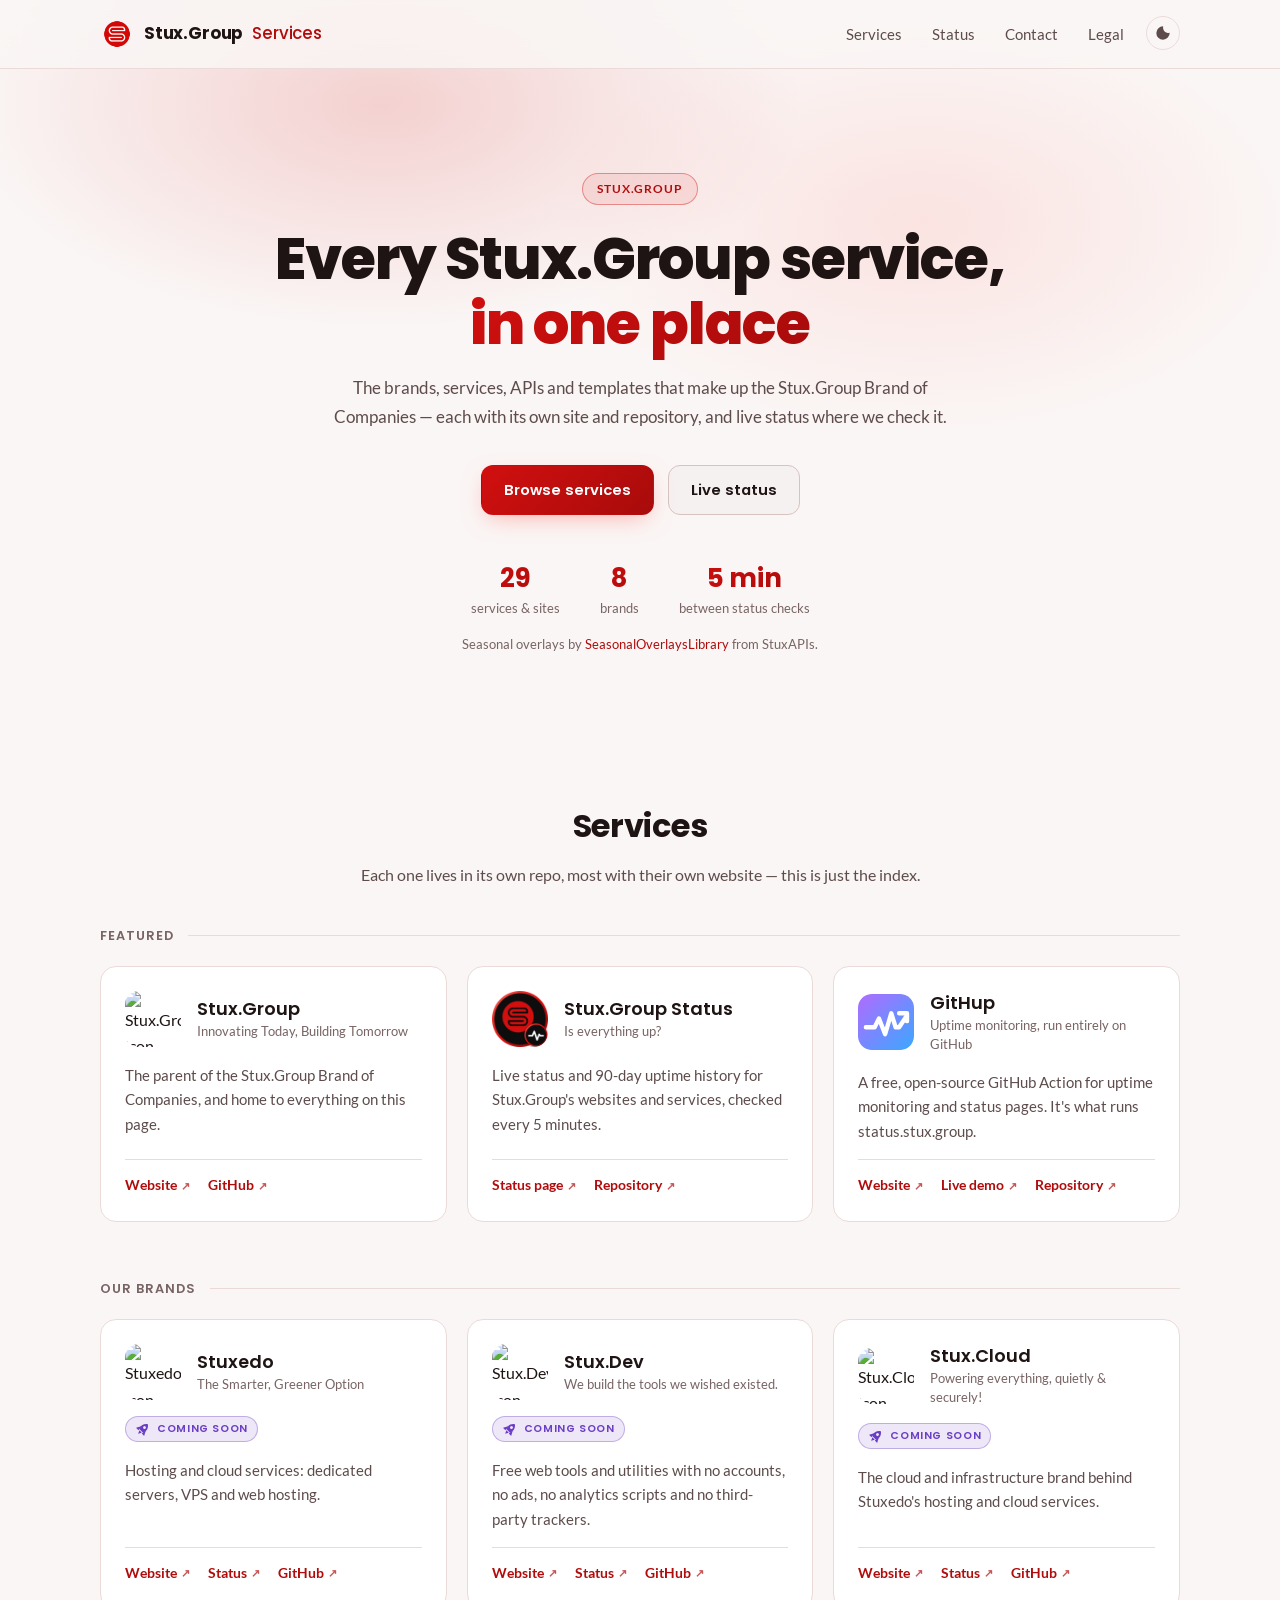
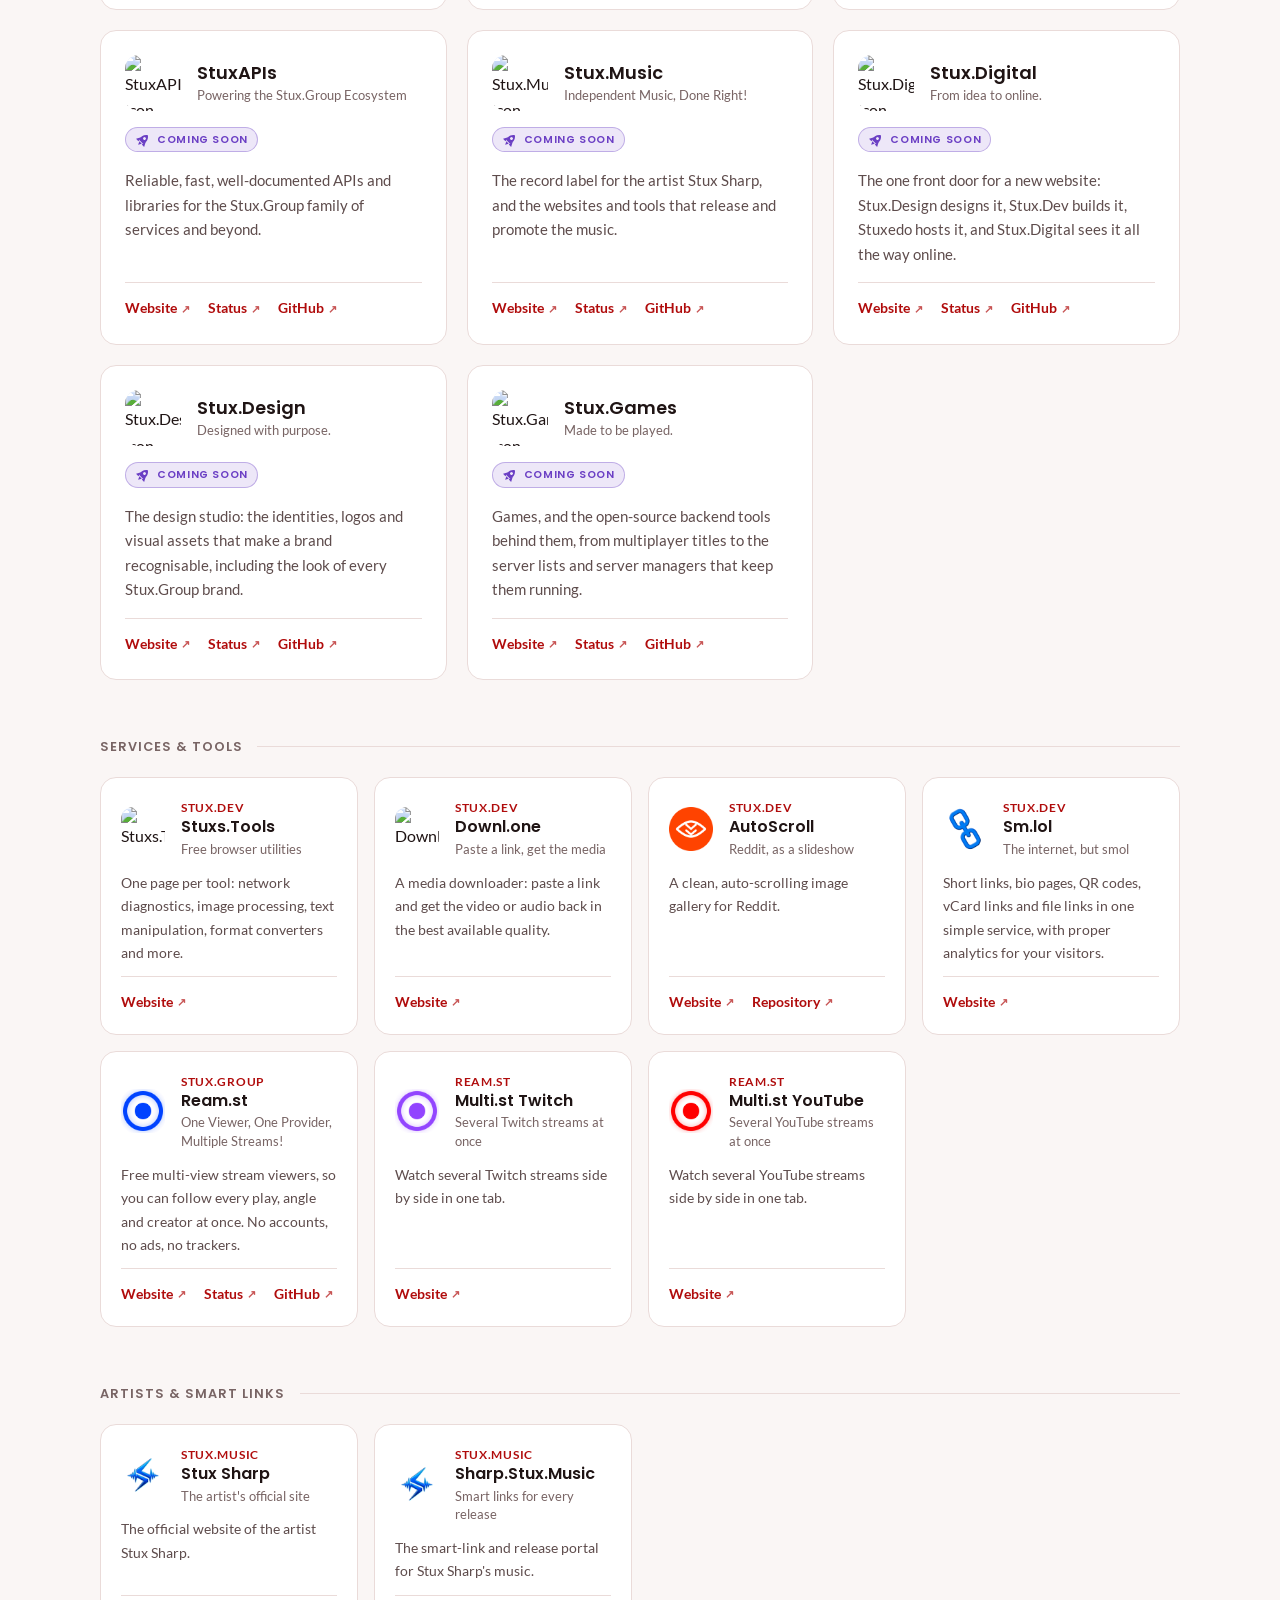
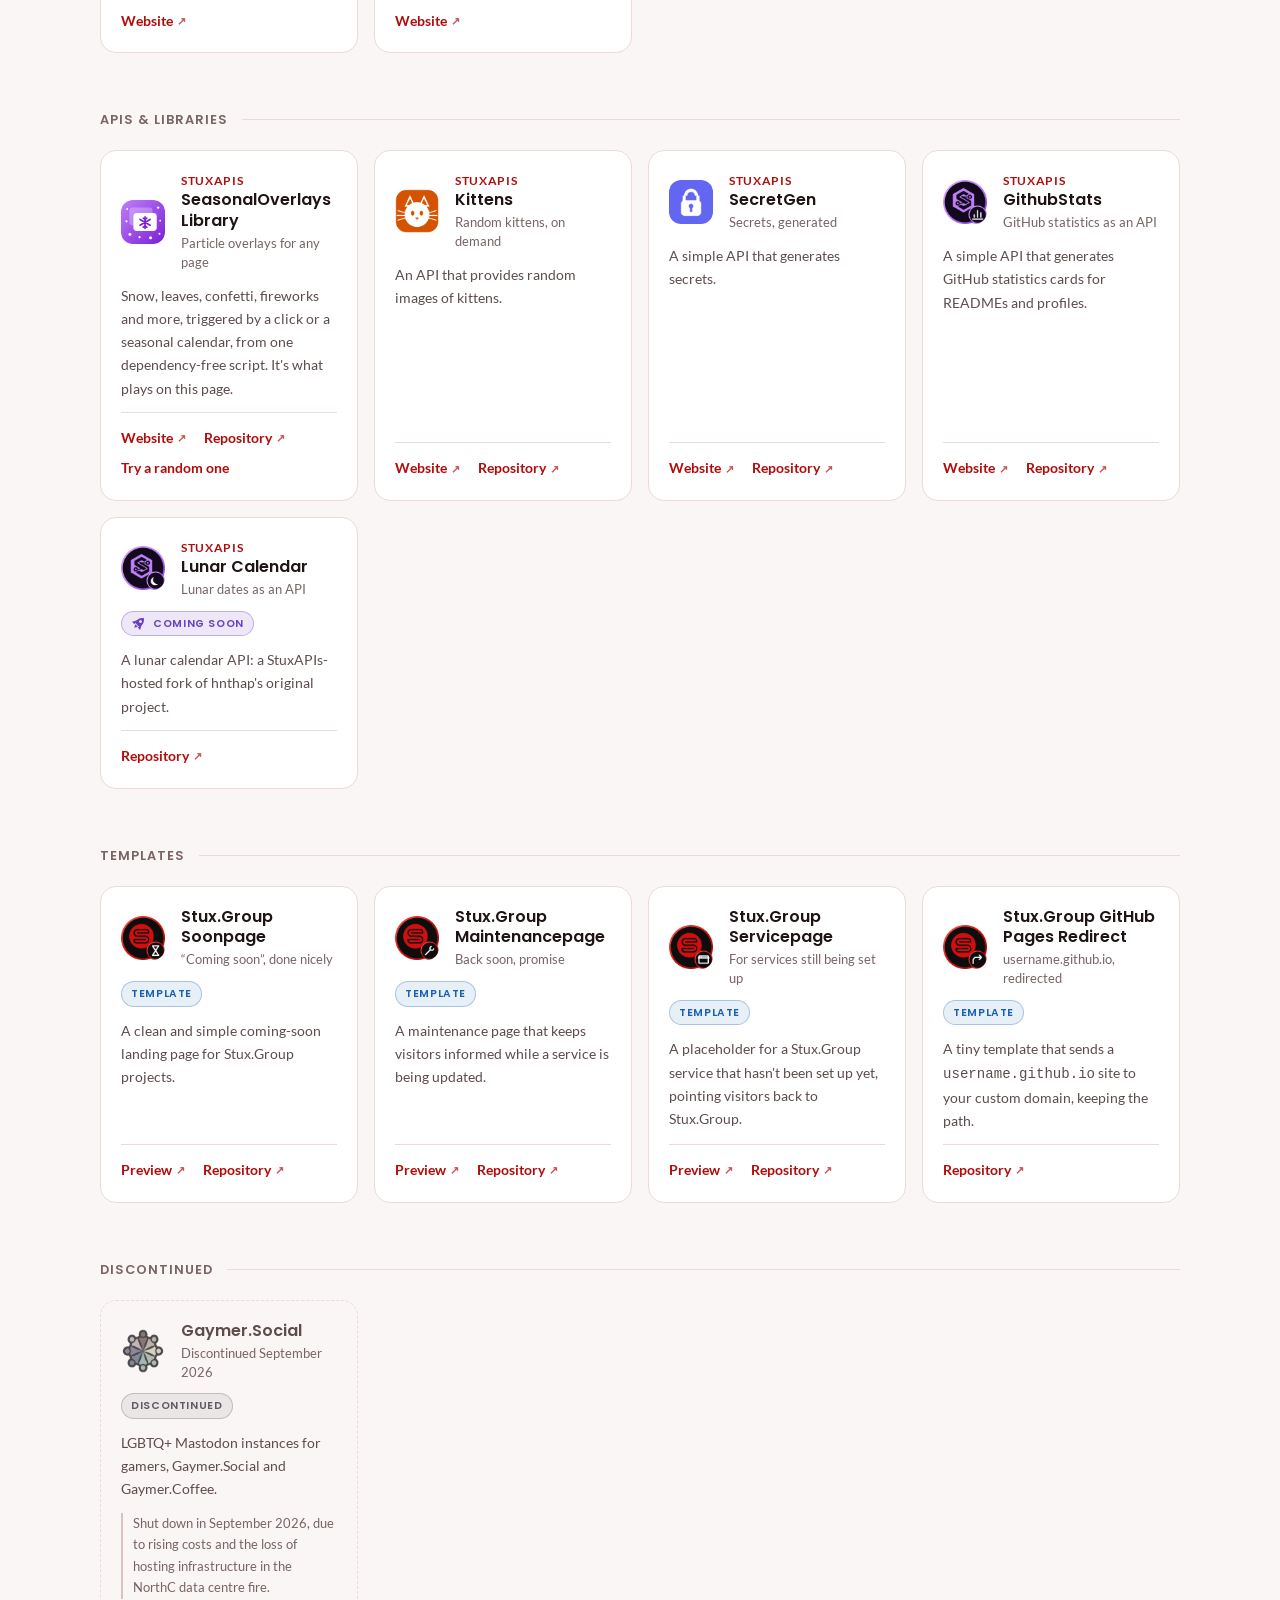
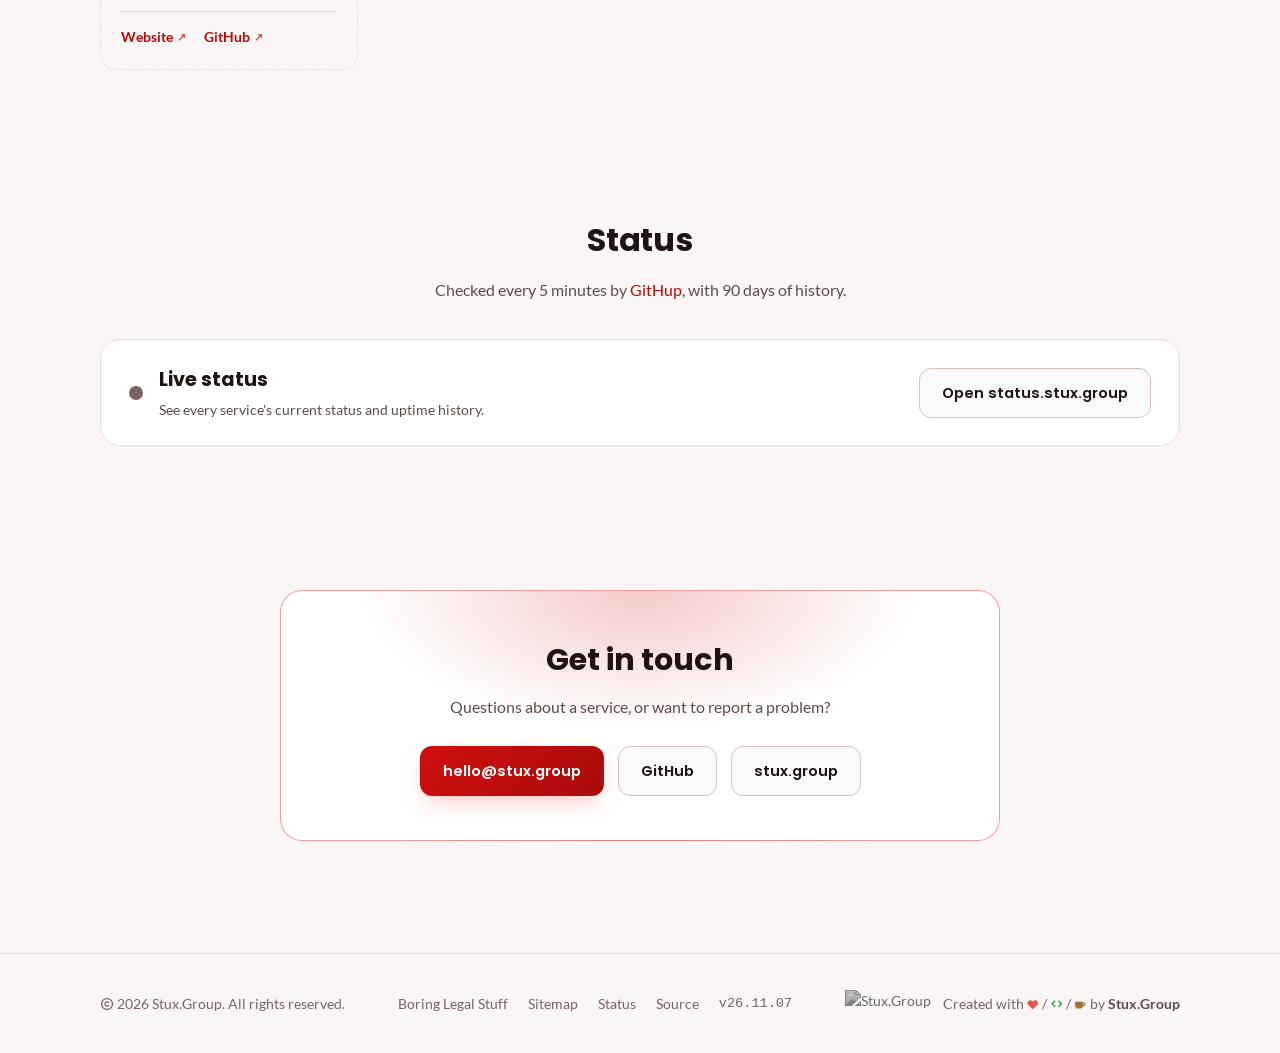
==== commit 5bb2814e: "Release v26.11.07 See CHANGELOG.md for details." ====
--- a/index.html
+++ b/index.html
@@ -128,7 +128,7 @@
       <h3 class="subhead">Our brands</h3>
       <div class="project-grid">
 
-        <article data-state="soon" class="project-card" data-monitor="stuxedo">
+        <article data-state="soon" class="project-card" data-monitor="stuxedo:stuxedo">
           <div class="project-top">
             <img class="project-icon only-dark" src="https://global.media.stuxedo.com/icon-light.png" width="56" height="56" alt="Stuxedo icon" loading="lazy"><img class="project-icon only-light" src="https://global.media.stuxedo.com/icon-dark.png" width="56" height="56" alt="Stuxedo icon" loading="lazy">
             <div>
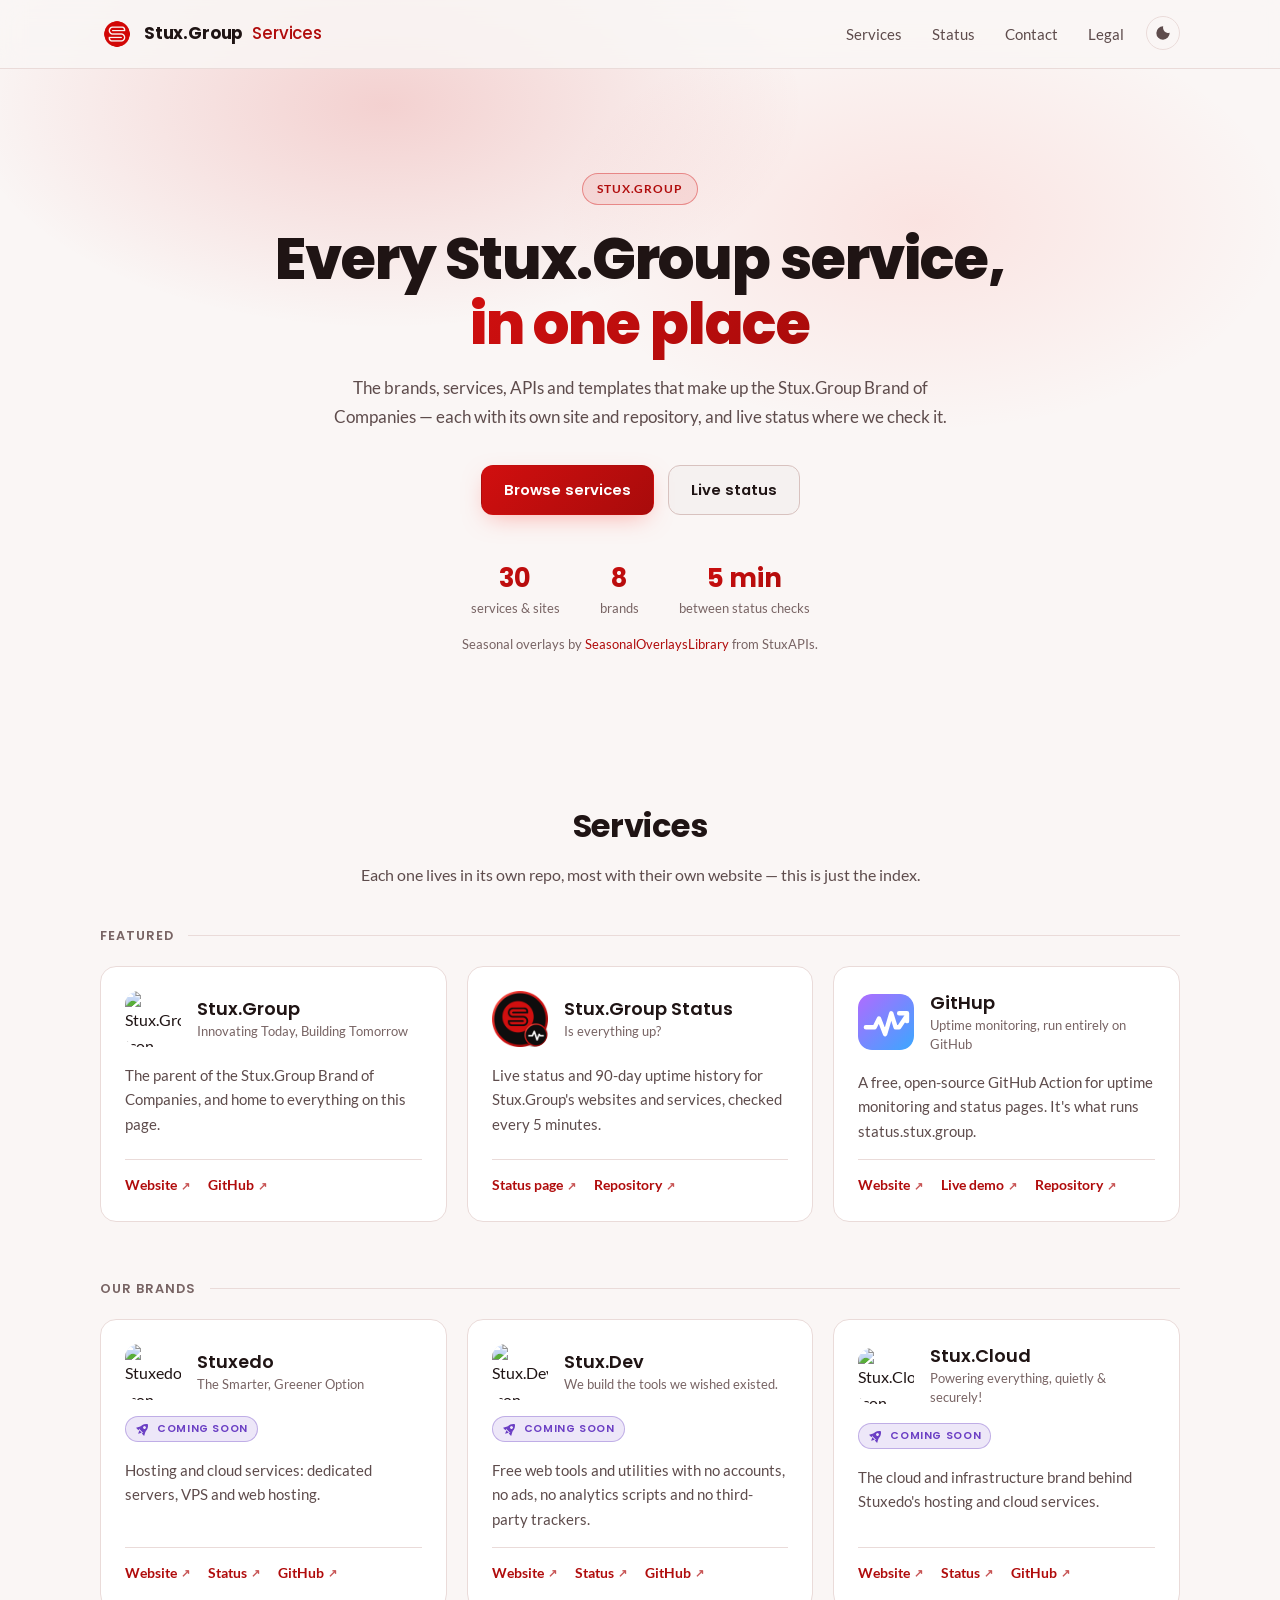
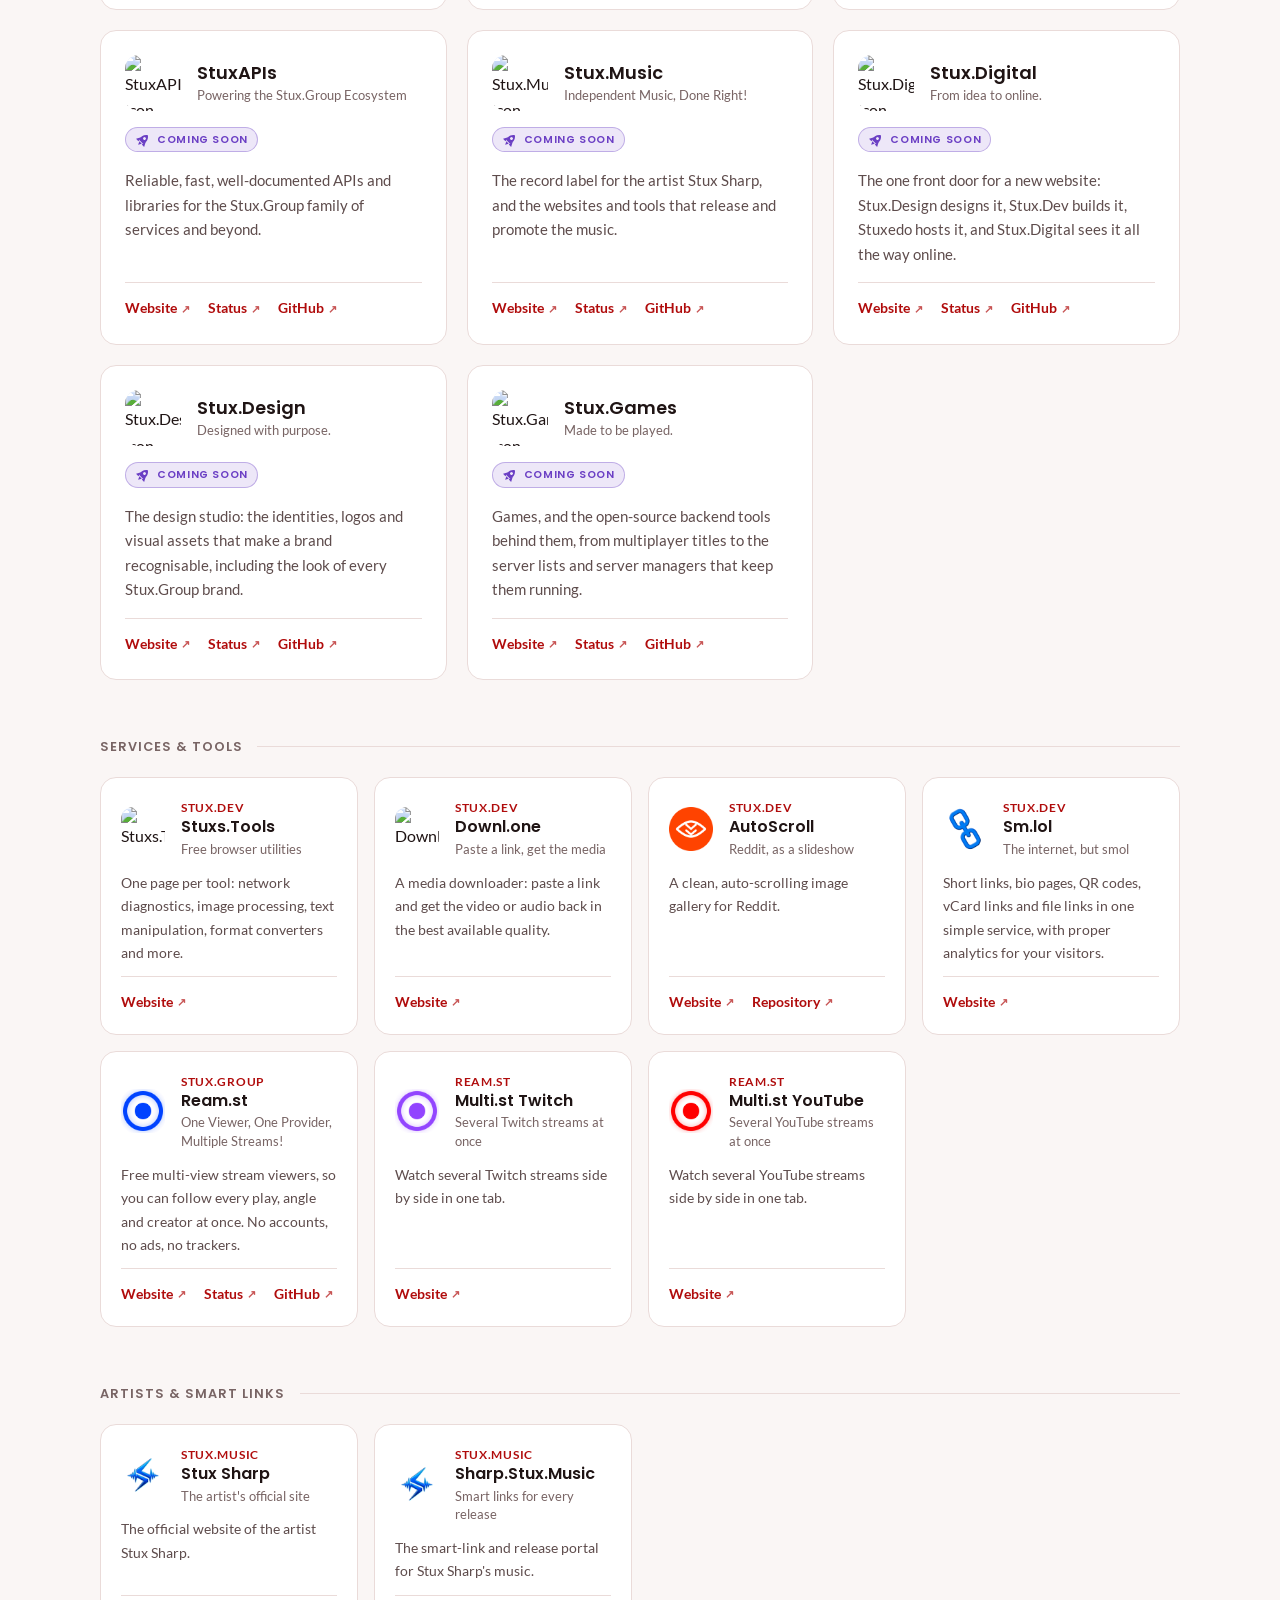
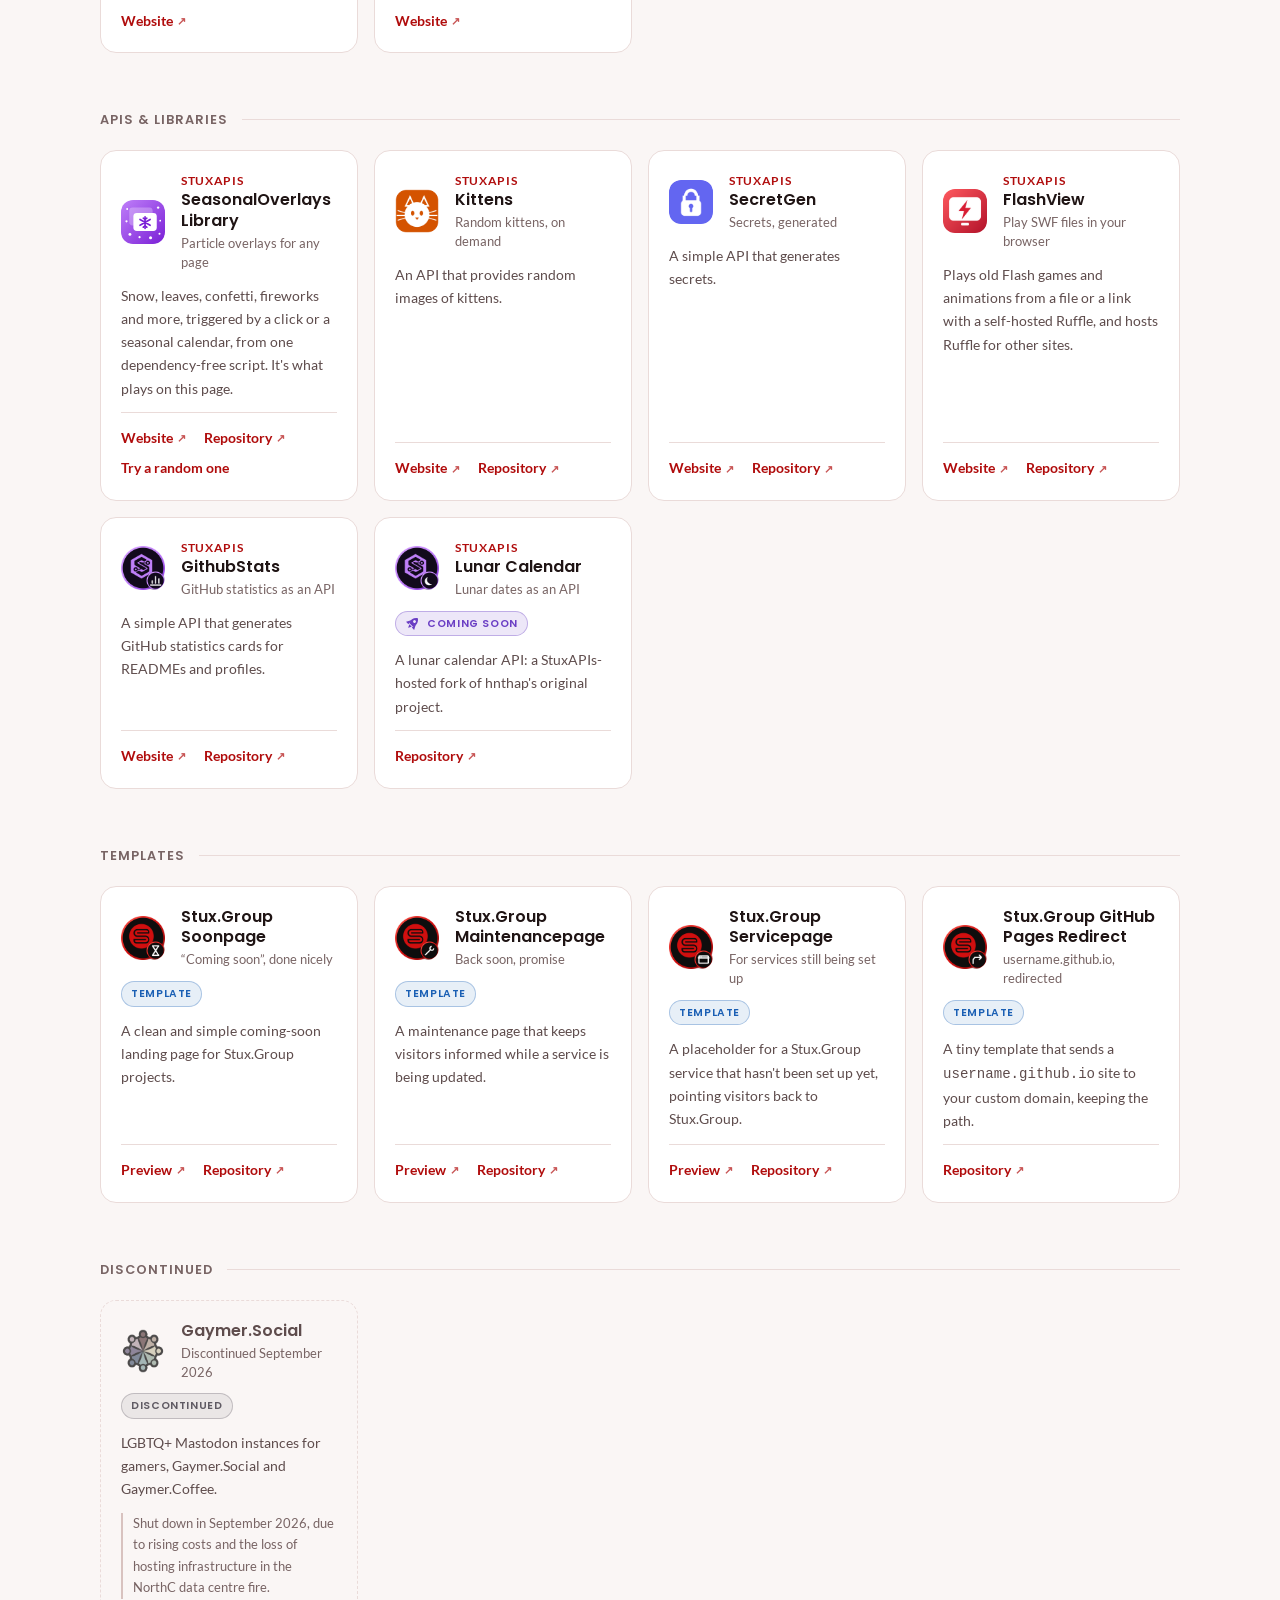
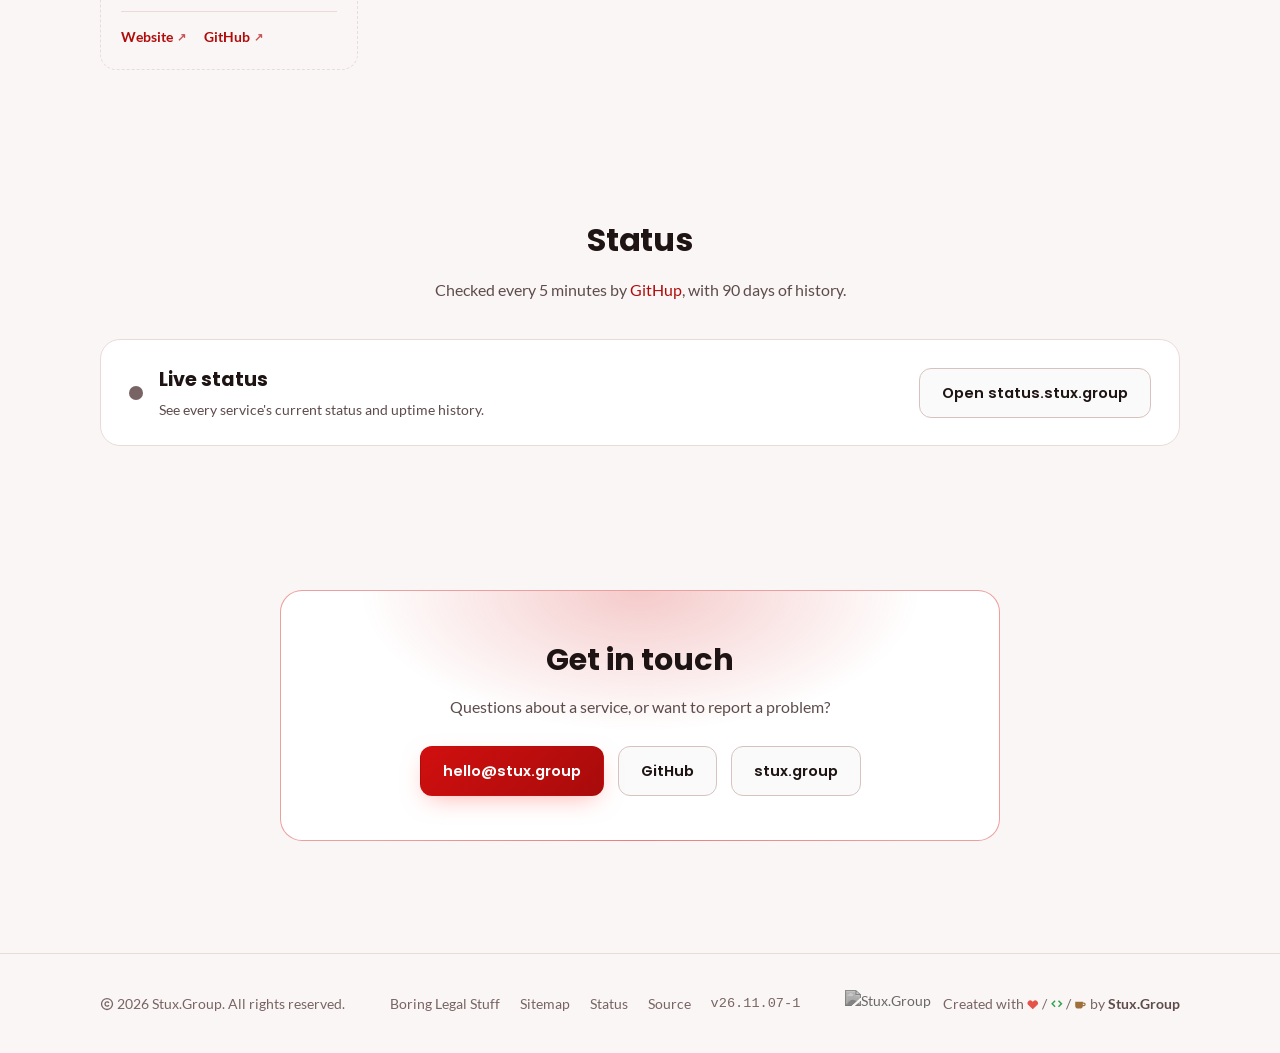
==== commit 10b64c5d: "Release v26.11.07-1 See CHANGELOG.md for details." ====
--- a/index.html
+++ b/index.html
@@ -19,7 +19,7 @@
   <meta property="og:image" content="https://services.stux.group/assets/img/icon-512.png">
   <meta name="twitter:card" content="summary">
   <!-- Discord: a custom link preview (the Open Graph tags above are its fallback). -->
-  <script id="discord:component-embed" type="application/json">{"component":{"type":17,"accent_color":13700879,"components":[{"type":9,"components":[{"type":10,"content":"# [Stux.Group Services](https://services.stux.group/)\n**Every Stux.Group brand, service, API and template, in one place.**\n29 services and sites across 8 brands, with live status where we check it."}],"accessory":{"type":11,"media":{"url":"https://services.stux.group/assets/img/icon.png"}}},{"type":14},{"type":10,"content":"### Our brands\n[Stuxedo](https://stuxedo.com) · [Stux.Dev](https://stux.dev) · [Stux.Cloud](https://stux.cloud) · [StuxAPIs](https://stuxapis.net) · [Stux.Music](https://stux.music) · [Stux.Digital](https://stux.digital) · [Stux.Design](https://stux.design) · [Stux.Games](https://stux.games)"},{"type":1,"components":[{"type":2,"style":5,"label":"Browse services","url":"https://services.stux.group/#services"},{"type":2,"style":5,"label":"Live status","url":"https://status.stux.group"},{"type":2,"style":5,"label":"Stux.Group","url":"https://stux.group"}]}]}}</script>
+  <script id="discord:component-embed" type="application/json">{"component":{"type":17,"accent_color":13700879,"components":[{"type":9,"components":[{"type":10,"content":"# [Stux.Group Services](https://services.stux.group/)\n**Every Stux.Group brand, service, API and template, in one place.**\n30 services and sites across 8 brands, with live status where we check it."}],"accessory":{"type":11,"media":{"url":"https://services.stux.group/assets/img/icon.png"}}},{"type":14},{"type":10,"content":"### Our brands\n[Stuxedo](https://stuxedo.com) · [Stux.Dev](https://stux.dev) · [Stux.Cloud](https://stux.cloud) · [StuxAPIs](https://stuxapis.net) · [Stux.Music](https://stux.music) · [Stux.Digital](https://stux.digital) · [Stux.Design](https://stux.design) · [Stux.Games](https://stux.games)"},{"type":1,"components":[{"type":2,"style":5,"label":"Browse services","url":"https://services.stux.group/#services"},{"type":2,"style":5,"label":"Live status","url":"https://status.stux.group"},{"type":2,"style":5,"label":"Stux.Group","url":"https://stux.group"}]}]}}</script>
   <!-- head:end -->
   <script>(function(){try{var t=localStorage.getItem("stuxgroup-services-theme");if(t==="light"||t==="dark")document.documentElement.setAttribute("data-theme",t);}catch(e){}})();</script>
   <link rel="stylesheet" href="/assets/css/style.css">
@@ -56,7 +56,7 @@
         <button type="button" class="btn btn-ghost btn-season" id="season-btn" data-overlay-preset="auto" hidden>Today's overlay</button>
       </div>
       <div class="hero-stats">
-        <div><strong class="grad">29</strong><span>services &amp; sites</span></div>
+        <div><strong class="grad">30</strong><span>services &amp; sites</span></div>
         <div><strong class="grad">8</strong><span>brands</span></div>
         <div><strong class="grad">5 min</strong><span>between status checks</span></div>
       </div>
@@ -469,6 +469,22 @@
           <div class="project-links">
             <a href="https://secretgen.stuxapis.net" target="_blank" rel="noopener">Website</a>
             <a href="https://github.com/StuxAPIs/SecretGen" target="_blank" rel="noopener">Repository</a>
+          </div>
+        </article>
+
+        <article class="project-card" data-monitor="stuxapis:flashview">
+          <div class="project-top">
+            <img class="project-icon" src="/assets/img/services/flashview.png" width="44" height="44" alt="FlashView icon" loading="lazy">
+            <div>
+              <div class="owner">StuxAPIs</div>
+              <h3>FlashView</h3>
+              <div class="project-tagline">Play SWF files in your browser</div>
+            </div>
+          </div>
+          <p class="desc">Plays old Flash games and animations from a file or a link with a self-hosted Ruffle, and hosts Ruffle for other sites.</p>
+          <div class="project-links">
+            <a href="https://flashview.stuxapis.net" target="_blank" rel="noopener">Website</a>
+            <a href="https://github.com/StuxAPIs/FlashView" target="_blank" rel="noopener">Repository</a>
           </div>
         </article>
 
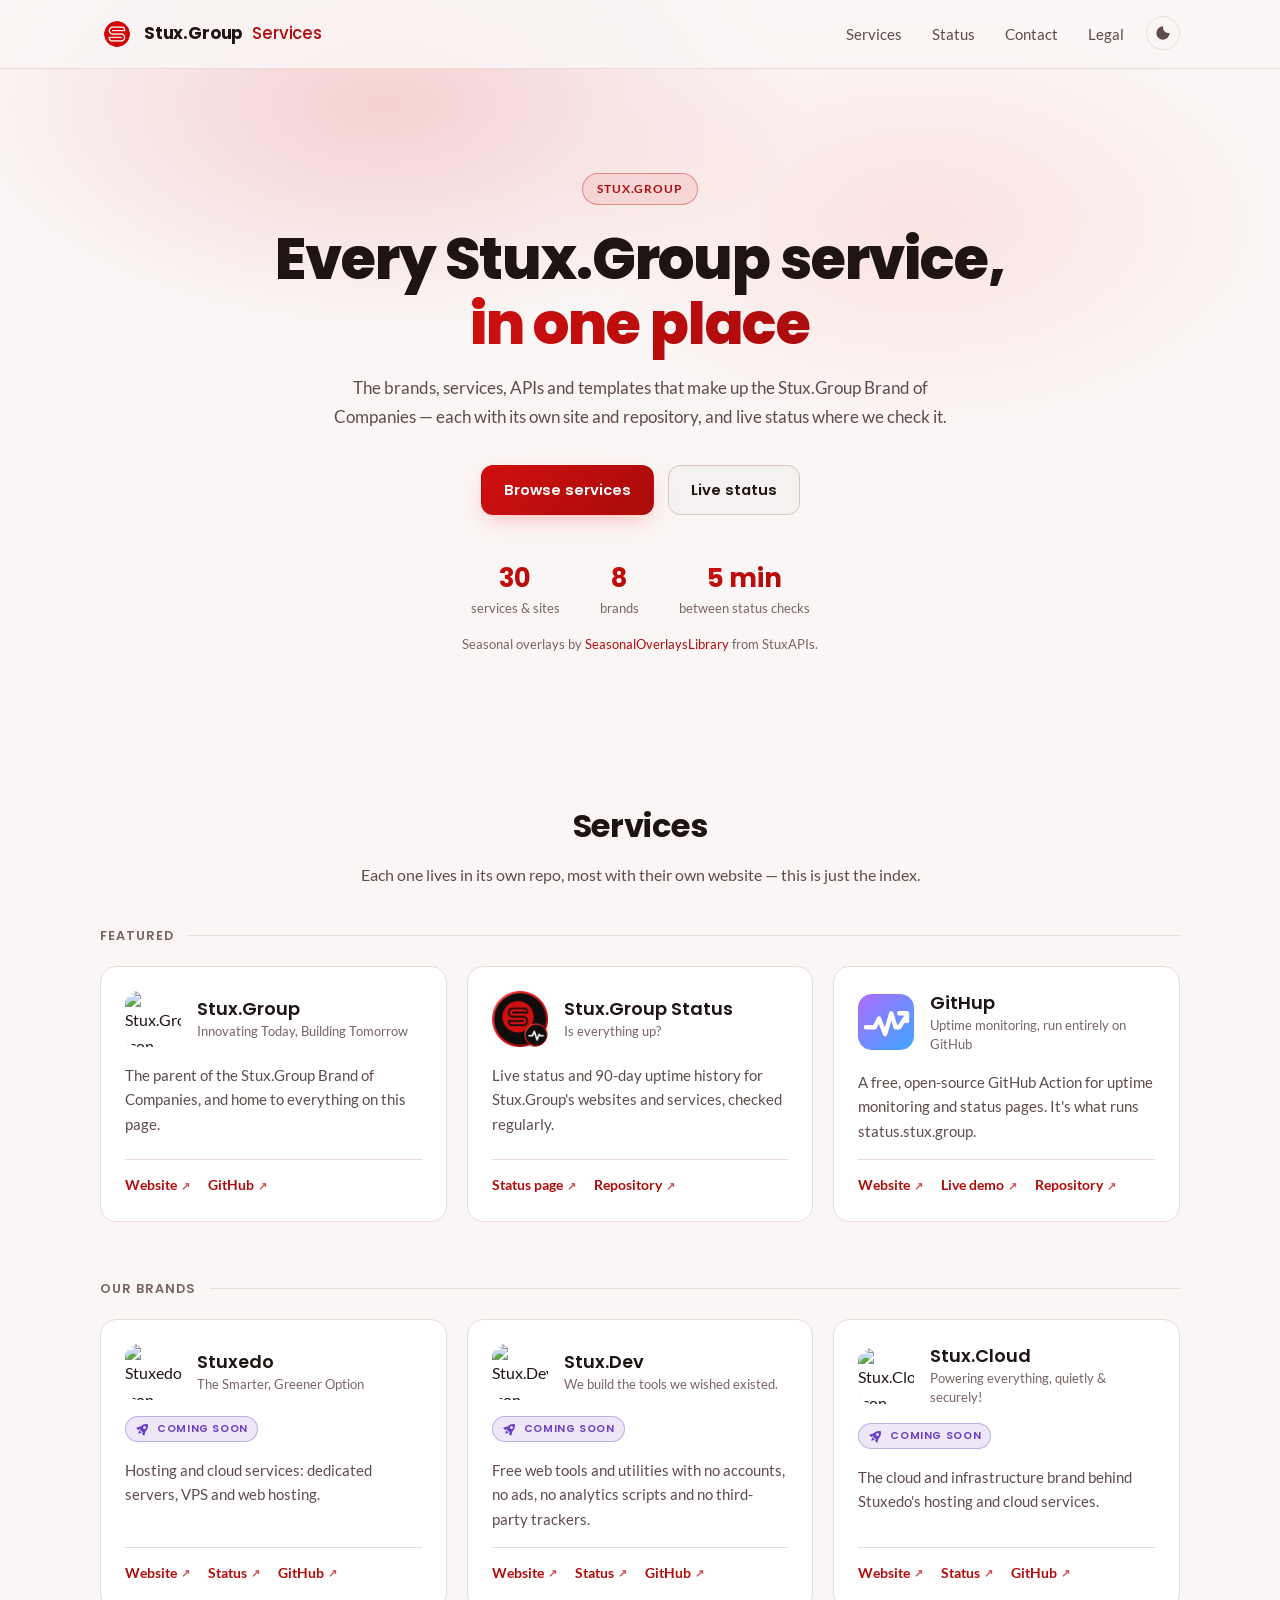
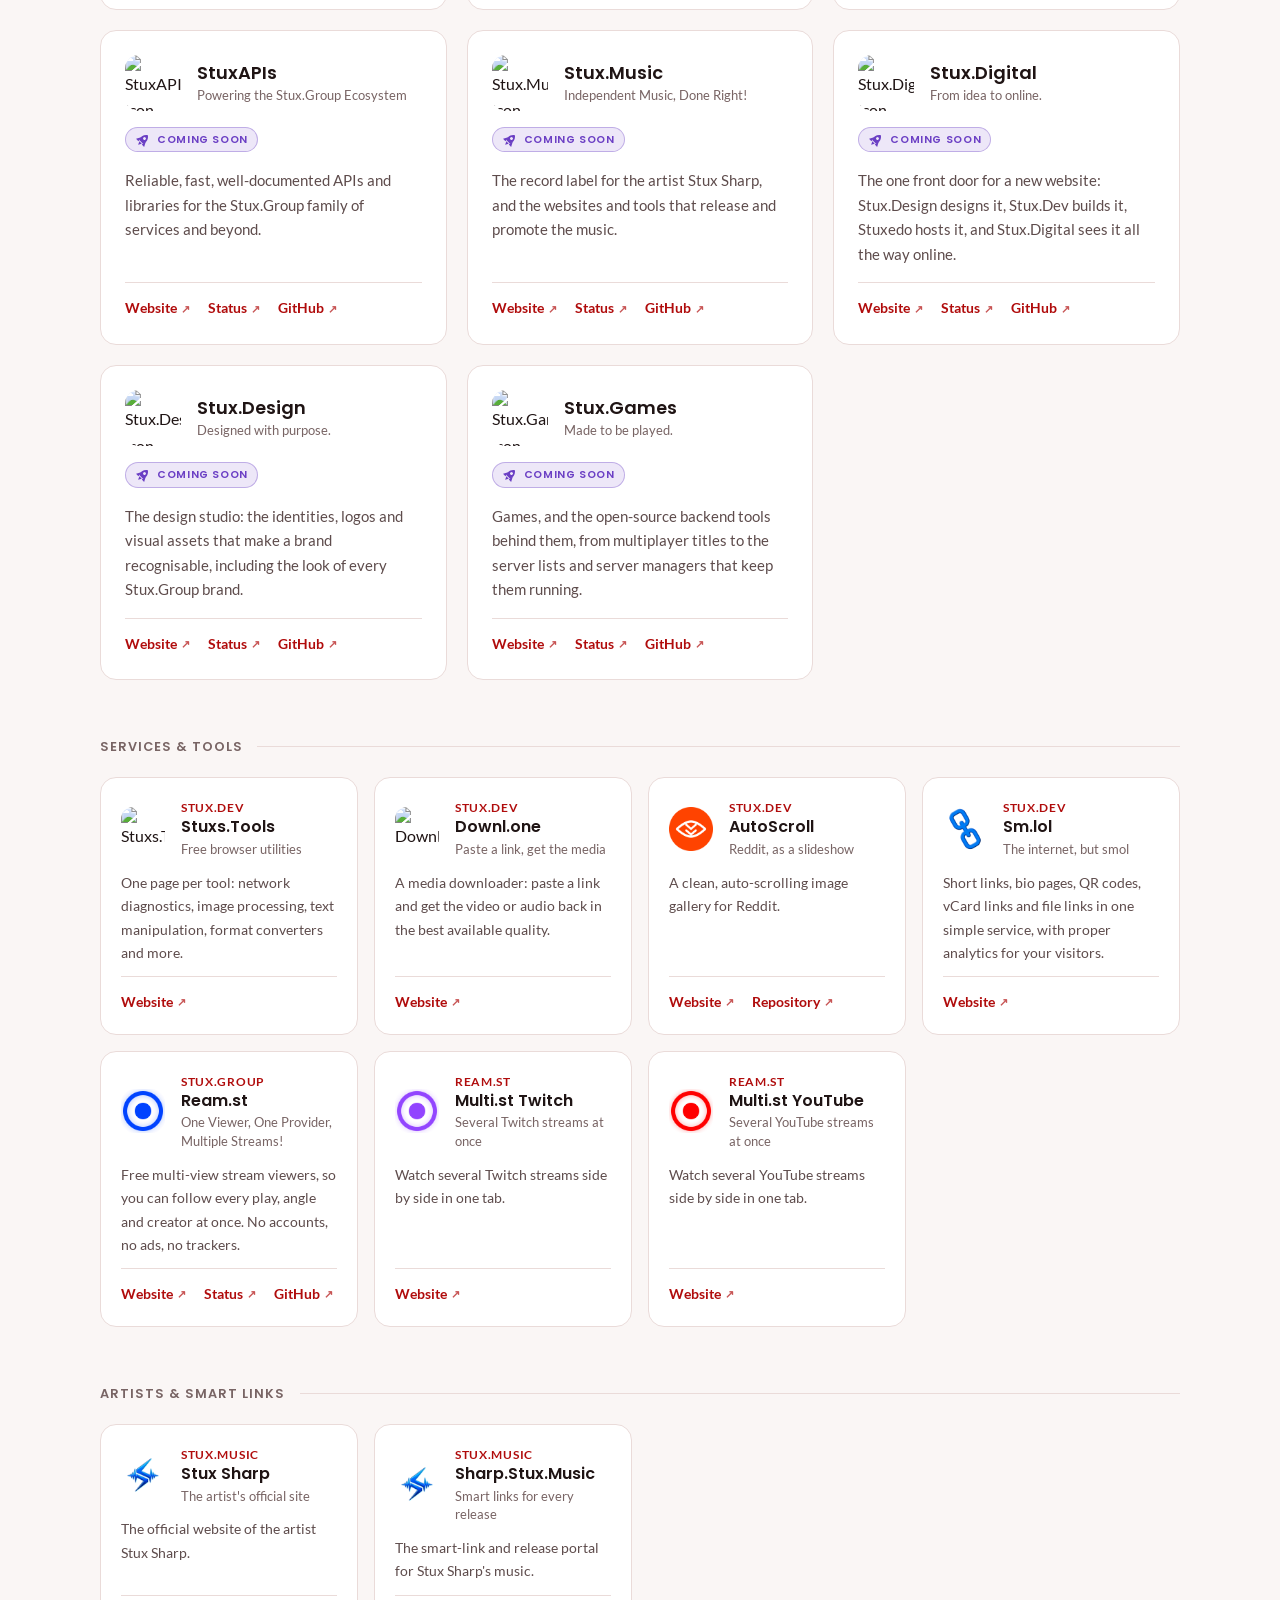
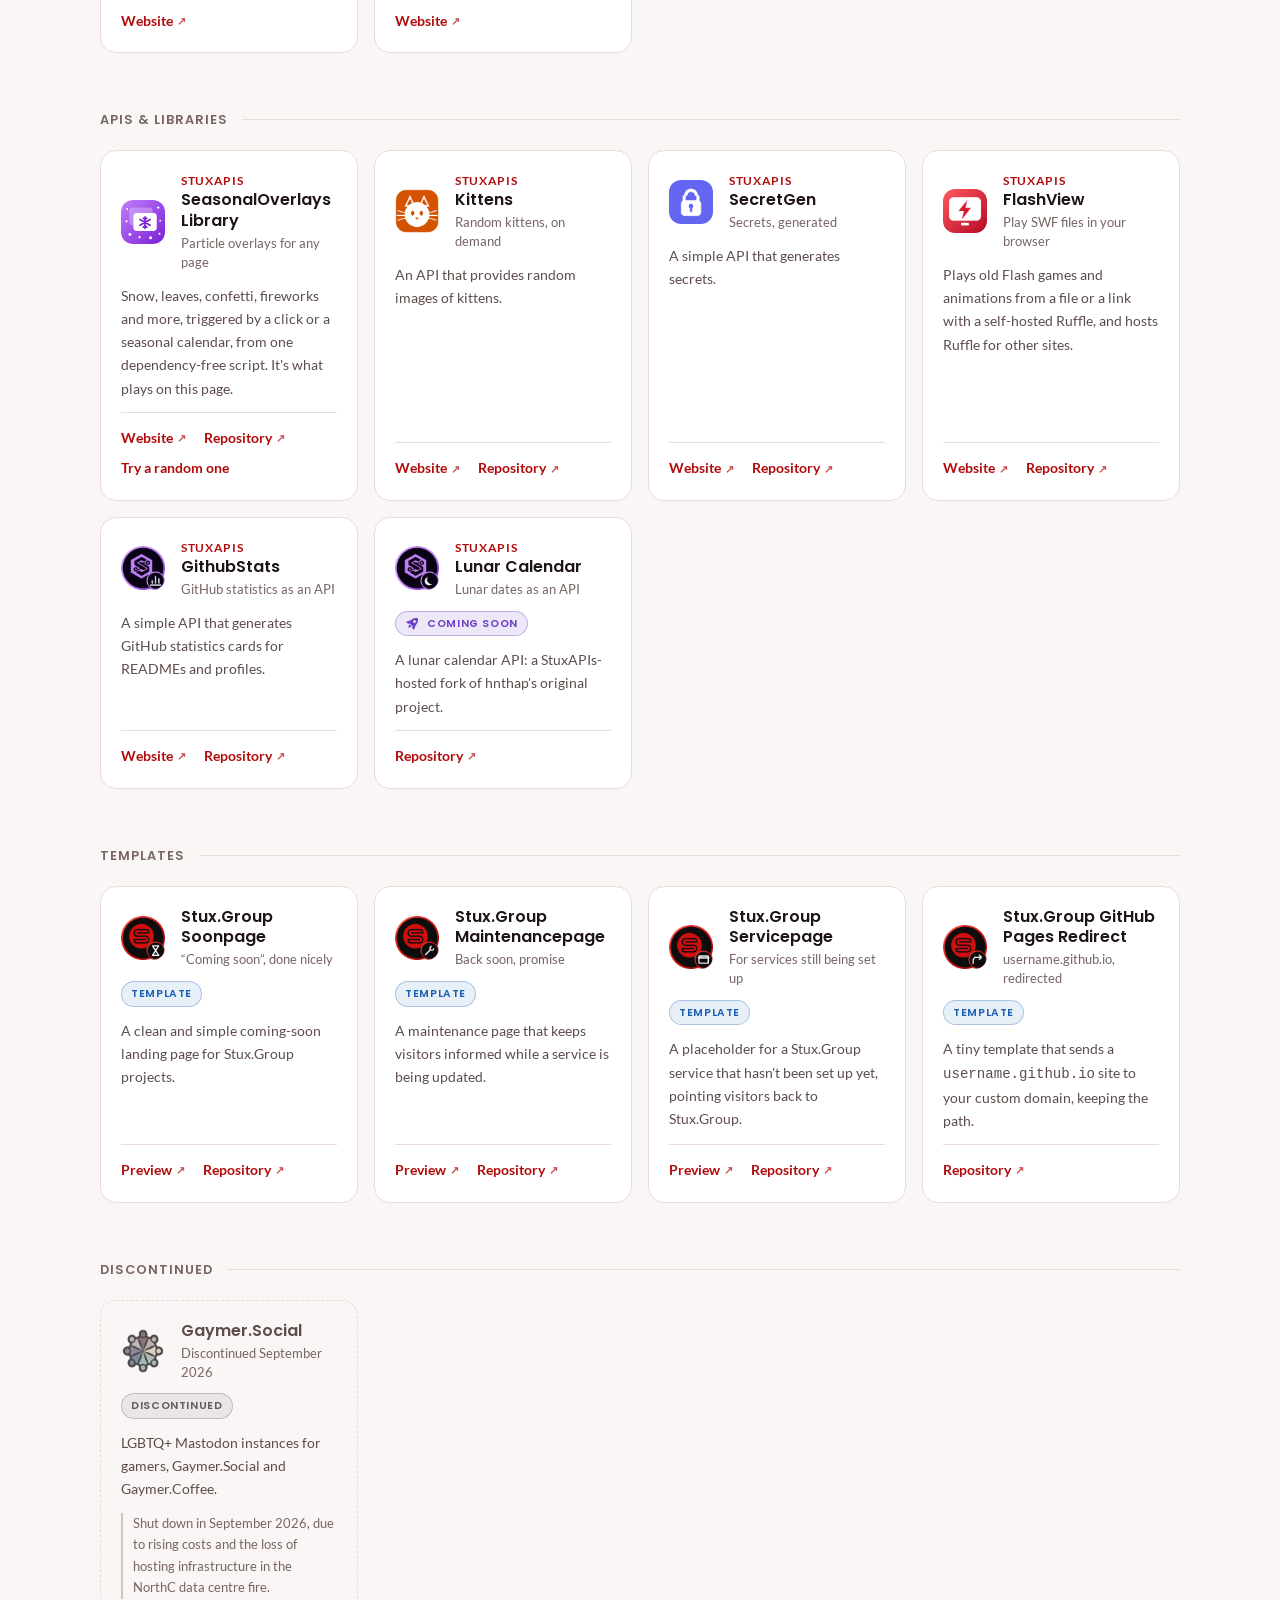
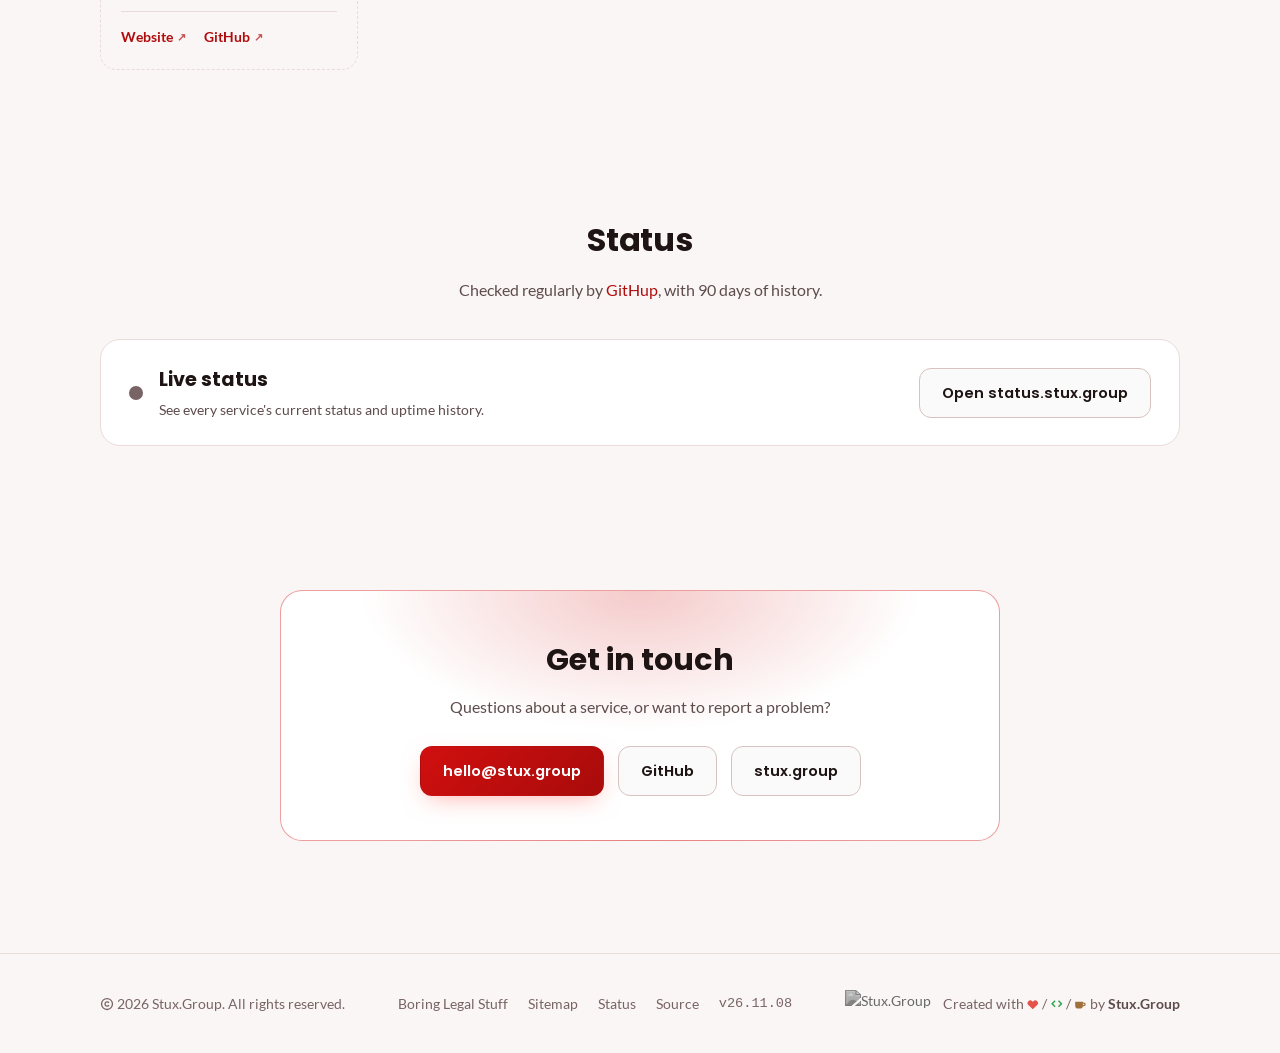
==== commit a3c2831c: "Release v26.11.08 See CHANGELOG.md for details." ====
--- a/index.html
+++ b/index.html
@@ -99,7 +99,7 @@
             </div>
           </div>
           <span class="badge-status live" hidden></span>
-          <p class="desc">Live status and 90-day uptime history for Stux.Group's websites and services, checked every 5 minutes.</p>
+          <p class="desc">Live status and 90-day uptime history for Stux.Group's websites and services, checked regularly.</p>
           <div class="project-links">
             <a href="https://status.stux.group" target="_blank" rel="noopener">Status page</a>
             <a href="https://github.com/StuxGroup/Status" target="_blank" rel="noopener">Repository</a>
@@ -619,7 +619,7 @@
     <div class="container">
       <div class="section-head">
         <h2>Status</h2>
-        <p>Checked every 5 minutes by <a href="https://githup.stux.group" target="_blank" rel="noopener" style="color: var(--accent-bright);">GitHup</a>, with 90 days of history.</p>
+        <p>Checked regularly by <a href="https://githup.stux.group" target="_blank" rel="noopener" style="color: var(--accent-bright);">GitHup</a>, with 90 days of history.</p>
       </div>
       <div class="status-band" id="status-band">
         <div class="sb-main">
